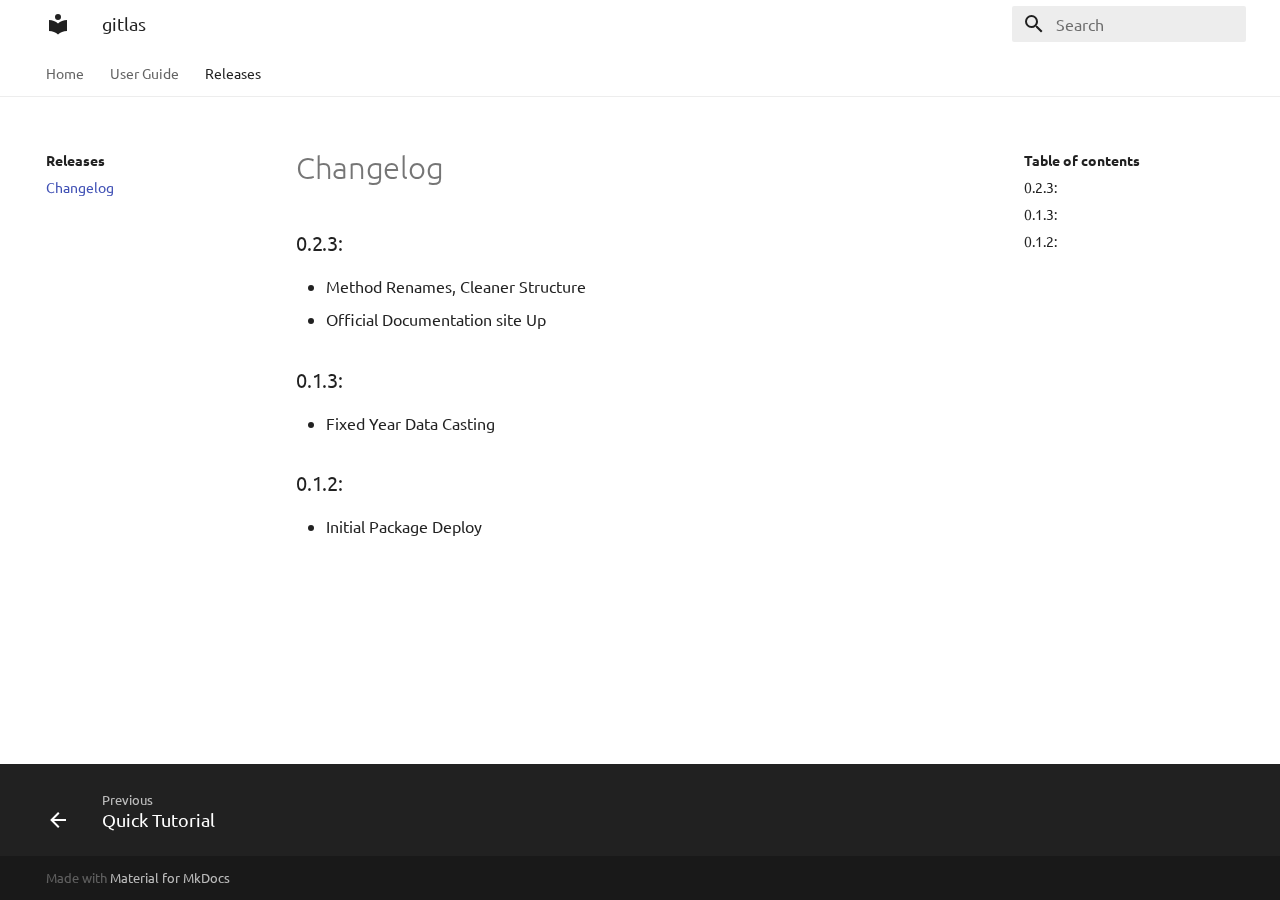
==== docs/Changelog/index.html @ bdba93b4 "Documentation site" ====
<!doctype html>
<html lang="en" class="no-js">
  <head>
    
      <meta charset="utf-8">
      <meta name="viewport" content="width=device-width,initial-scale=1">
      
      
      
      <link rel="shortcut icon" href="../assets/images/favicon.png">
      <meta name="generator" content="mkdocs-1.1, mkdocs-material-5.1.5">
    
    
      
        <title>Changelog - gitlas</title>
      
    
    
      <link rel="stylesheet" href="../assets/stylesheets/main.df84b5fe.min.css">
      
        <link rel="stylesheet" href="../assets/stylesheets/palette.8435c73a.min.css">
      
      
        
        
        <meta name="theme-color" content="">
      
    
    
    
      
        <link href="https://fonts.gstatic.com" rel="preconnect" crossorigin>
        <link rel="stylesheet" href="https://fonts.googleapis.com/css?family=Ubuntu:300,400,400i,700%7CUbuntu+Mono&display=fallback">
        <style>body,input{font-family:"Ubuntu",-apple-system,BlinkMacSystemFont,Helvetica,Arial,sans-serif}code,kbd,pre{font-family:"Ubuntu Mono",SFMono-Regular,Consolas,Menlo,monospace}</style>
      
    
    
    
    
      
    
    
  </head>
  
  
    
    
    <body dir="ltr" data-md-color-primary="white" data-md-color-accent="orange">
  
    <input class="md-toggle" data-md-toggle="drawer" type="checkbox" id="__drawer" autocomplete="off">
    <input class="md-toggle" data-md-toggle="search" type="checkbox" id="__search" autocomplete="off">
    <label class="md-overlay" for="__drawer"></label>
    <div data-md-component="skip">
      
        
        <a href="#changelog" class="md-skip">
          Skip to content
        </a>
      
    </div>
    <div data-md-component="announce">
      
    </div>
    
      <header class="md-header" data-md-component="header">
  <nav class="md-header-nav md-grid" aria-label="Header">
    <a href=".." title="gitlas" class="md-header-nav__button md-logo" aria-label="gitlas">
      
  
  <svg xmlns="http://www.w3.org/2000/svg" viewBox="0 0 24 24"><path d="M12 8a3 3 0 003-3 3 3 0 00-3-3 3 3 0 00-3 3 3 3 0 003 3m0 3.54C9.64 9.35 6.5 8 3 8v11c3.5 0 6.64 1.35 9 3.54 2.36-2.19 5.5-3.54 9-3.54V8c-3.5 0-6.64 1.35-9 3.54z"/></svg>

    </a>
    <label class="md-header-nav__button md-icon" for="__drawer">
      <svg xmlns="http://www.w3.org/2000/svg" viewBox="0 0 24 24"><path d="M3 6h18v2H3V6m0 5h18v2H3v-2m0 5h18v2H3v-2z"/></svg>
    </label>
    <div class="md-header-nav__title" data-md-component="header-title">
      
        <div class="md-header-nav__ellipsis">
          <span class="md-header-nav__topic md-ellipsis">
            gitlas
          </span>
          <span class="md-header-nav__topic md-ellipsis">
            
              Changelog
            
          </span>
        </div>
      
    </div>
    
      <label class="md-header-nav__button md-icon" for="__search">
        <svg xmlns="http://www.w3.org/2000/svg" viewBox="0 0 24 24"><path d="M9.5 3A6.5 6.5 0 0116 9.5c0 1.61-.59 3.09-1.56 4.23l.27.27h.79l5 5-1.5 1.5-5-5v-.79l-.27-.27A6.516 6.516 0 019.5 16 6.5 6.5 0 013 9.5 6.5 6.5 0 019.5 3m0 2C7 5 5 7 5 9.5S7 14 9.5 14 14 12 14 9.5 12 5 9.5 5z"/></svg>
      </label>
      
<div class="md-search" data-md-component="search" role="dialog">
  <label class="md-search__overlay" for="__search"></label>
  <div class="md-search__inner" role="search">
    <form class="md-search__form" name="search">
      <input type="text" class="md-search__input" name="query" aria-label="Search" placeholder="Search" autocapitalize="off" autocorrect="off" autocomplete="off" spellcheck="false" data-md-component="search-query" data-md-state="active">
      <label class="md-search__icon md-icon" for="__search">
        <svg xmlns="http://www.w3.org/2000/svg" viewBox="0 0 24 24"><path d="M9.5 3A6.5 6.5 0 0116 9.5c0 1.61-.59 3.09-1.56 4.23l.27.27h.79l5 5-1.5 1.5-5-5v-.79l-.27-.27A6.516 6.516 0 019.5 16 6.5 6.5 0 013 9.5 6.5 6.5 0 019.5 3m0 2C7 5 5 7 5 9.5S7 14 9.5 14 14 12 14 9.5 12 5 9.5 5z"/></svg>
        <svg xmlns="http://www.w3.org/2000/svg" viewBox="0 0 24 24"><path d="M20 11v2H8l5.5 5.5-1.42 1.42L4.16 12l7.92-7.92L13.5 5.5 8 11h12z"/></svg>
      </label>
      <button type="reset" class="md-search__icon md-icon" aria-label="Clear" data-md-component="search-reset" tabindex="-1">
        <svg xmlns="http://www.w3.org/2000/svg" viewBox="0 0 24 24"><path d="M19 6.41L17.59 5 12 10.59 6.41 5 5 6.41 10.59 12 5 17.59 6.41 19 12 13.41 17.59 19 19 17.59 13.41 12 19 6.41z"/></svg>
      </button>
    </form>
    <div class="md-search__output">
      <div class="md-search__scrollwrap" data-md-scrollfix>
        <div class="md-search-result" data-md-component="search-result">
          <div class="md-search-result__meta">
            Initializing search
          </div>
          <ol class="md-search-result__list"></ol>
        </div>
      </div>
    </div>
  </div>
</div>
    
    
  </nav>
</header>
    
    <div class="md-container" data-md-component="container">
      
        
      
      
        
          

  

<nav class="md-tabs md-tabs--active" aria-label="Tabs" data-md-component="tabs">
  <div class="md-tabs__inner md-grid">
    <ul class="md-tabs__list">
      
        
  <li class="md-tabs__item">
    
      <a href=".." class="md-tabs__link">
        Home
      </a>
    
  </li>

      
        
  
  
    <li class="md-tabs__item">
      
        <a href="../quicktutorial/" class="md-tabs__link">
          User Guide
        </a>
      
    </li>
  

      
        
  
  
    <li class="md-tabs__item">
      
        <a href="./" class="md-tabs__link md-tabs__link--active">
          Releases
        </a>
      
    </li>
  

      
    </ul>
  </div>
</nav>
        
      
      <main class="md-main" data-md-component="main">
        <div class="md-main__inner md-grid">
          
            
              <div class="md-sidebar md-sidebar--primary" data-md-component="navigation">
                <div class="md-sidebar__scrollwrap">
                  <div class="md-sidebar__inner">
                    <nav class="md-nav md-nav--primary" aria-label="Navigation" data-md-level="0">
  <label class="md-nav__title" for="__drawer">
    <a href=".." title="gitlas" class="md-nav__button md-logo" aria-label="gitlas">
      
  
  <svg xmlns="http://www.w3.org/2000/svg" viewBox="0 0 24 24"><path d="M12 8a3 3 0 003-3 3 3 0 00-3-3 3 3 0 00-3 3 3 3 0 003 3m0 3.54C9.64 9.35 6.5 8 3 8v11c3.5 0 6.64 1.35 9 3.54 2.36-2.19 5.5-3.54 9-3.54V8c-3.5 0-6.64 1.35-9 3.54z"/></svg>

    </a>
    gitlas
  </label>
  
  <ul class="md-nav__list" data-md-scrollfix>
    
      
      
      


  <li class="md-nav__item">
    <a href=".." title="Home" class="md-nav__link">
      Home
    </a>
  </li>

    
      
      
      


  <li class="md-nav__item md-nav__item--nested">
    
      <input class="md-nav__toggle md-toggle" data-md-toggle="nav-2" type="checkbox" id="nav-2">
    
    <label class="md-nav__link" for="nav-2">
      User Guide
      <span class="md-nav__icon md-icon">
        <svg xmlns="http://www.w3.org/2000/svg" viewBox="0 0 24 24"><path d="M8.59 16.58L13.17 12 8.59 7.41 10 6l6 6-6 6-1.41-1.42z"/></svg>
      </span>
    </label>
    <nav class="md-nav" aria-label="User Guide" data-md-level="1">
      <label class="md-nav__title" for="nav-2">
        <span class="md-nav__icon md-icon">
          <svg xmlns="http://www.w3.org/2000/svg" viewBox="0 0 24 24"><path d="M20 11v2H8l5.5 5.5-1.42 1.42L4.16 12l7.92-7.92L13.5 5.5 8 11h12z"/></svg>
        </span>
        User Guide
      </label>
      <ul class="md-nav__list" data-md-scrollfix>
        
        
          
          
          


  <li class="md-nav__item">
    <a href="../quicktutorial/" title="Quick Tutorial" class="md-nav__link">
      Quick Tutorial
    </a>
  </li>

        
      </ul>
    </nav>
  </li>

    
      
      
      

  


  <li class="md-nav__item md-nav__item--active md-nav__item--nested">
    
      <input class="md-nav__toggle md-toggle" data-md-toggle="nav-3" type="checkbox" id="nav-3" checked>
    
    <label class="md-nav__link" for="nav-3">
      Releases
      <span class="md-nav__icon md-icon">
        <svg xmlns="http://www.w3.org/2000/svg" viewBox="0 0 24 24"><path d="M8.59 16.58L13.17 12 8.59 7.41 10 6l6 6-6 6-1.41-1.42z"/></svg>
      </span>
    </label>
    <nav class="md-nav" aria-label="Releases" data-md-level="1">
      <label class="md-nav__title" for="nav-3">
        <span class="md-nav__icon md-icon">
          <svg xmlns="http://www.w3.org/2000/svg" viewBox="0 0 24 24"><path d="M20 11v2H8l5.5 5.5-1.42 1.42L4.16 12l7.92-7.92L13.5 5.5 8 11h12z"/></svg>
        </span>
        Releases
      </label>
      <ul class="md-nav__list" data-md-scrollfix>
        
        
          
          
          

  


  <li class="md-nav__item md-nav__item--active">
    
    <input class="md-nav__toggle md-toggle" data-md-toggle="toc" type="checkbox" id="__toc">
    
      
    
    
      <label class="md-nav__link md-nav__link--active" for="__toc">
        Changelog
        <span class="md-nav__icon md-icon">
          <svg xmlns="http://www.w3.org/2000/svg" viewBox="0 0 24 24"><path d="M3 9h14V7H3v2m0 4h14v-2H3v2m0 4h14v-2H3v2m16 0h2v-2h-2v2m0-10v2h2V7h-2m0 6h2v-2h-2v2z"/></svg>
        </span>
      </label>
    
    <a href="./" title="Changelog" class="md-nav__link md-nav__link--active">
      Changelog
    </a>
    
      
<nav class="md-nav md-nav--secondary" aria-label="Table of contents">
  
  
    
  
  
    <label class="md-nav__title" for="__toc">
      <span class="md-nav__icon md-icon">
        <svg xmlns="http://www.w3.org/2000/svg" viewBox="0 0 24 24"><path d="M20 11v2H8l5.5 5.5-1.42 1.42L4.16 12l7.92-7.92L13.5 5.5 8 11h12z"/></svg>
      </span>
      Table of contents
    </label>
    <ul class="md-nav__list" data-md-scrollfix>
      
        <li class="md-nav__item">
  <a href="#023" class="md-nav__link">
    0.2.3:
  </a>
  
</li>
      
        <li class="md-nav__item">
  <a href="#013" class="md-nav__link">
    0.1.3:
  </a>
  
</li>
      
        <li class="md-nav__item">
  <a href="#012" class="md-nav__link">
    0.1.2:
  </a>
  
</li>
      
    </ul>
  
</nav>
    
  </li>

        
      </ul>
    </nav>
  </li>

    
  </ul>
</nav>
                  </div>
                </div>
              </div>
            
            
              <div class="md-sidebar md-sidebar--secondary" data-md-component="toc">
                <div class="md-sidebar__scrollwrap">
                  <div class="md-sidebar__inner">
                    
<nav class="md-nav md-nav--secondary" aria-label="Table of contents">
  
  
    
  
  
    <label class="md-nav__title" for="__toc">
      <span class="md-nav__icon md-icon">
        <svg xmlns="http://www.w3.org/2000/svg" viewBox="0 0 24 24"><path d="M20 11v2H8l5.5 5.5-1.42 1.42L4.16 12l7.92-7.92L13.5 5.5 8 11h12z"/></svg>
      </span>
      Table of contents
    </label>
    <ul class="md-nav__list" data-md-scrollfix>
      
        <li class="md-nav__item">
  <a href="#023" class="md-nav__link">
    0.2.3:
  </a>
  
</li>
      
        <li class="md-nav__item">
  <a href="#013" class="md-nav__link">
    0.1.3:
  </a>
  
</li>
      
        <li class="md-nav__item">
  <a href="#012" class="md-nav__link">
    0.1.2:
  </a>
  
</li>
      
    </ul>
  
</nav>
                  </div>
                </div>
              </div>
            
          
          <div class="md-content">
            <article class="md-content__inner md-typeset">
              
                
                
                  
                
                
                <h1 id="changelog">Changelog</h1>
<h3 id="023">0.2.3:</h3>
<ul>
<li>Method Renames, Cleaner Structure</li>
<li>Official Documentation site Up </li>
</ul>
<h3 id="013">0.1.3:</h3>
<ul>
<li>Fixed Year Data Casting</li>
</ul>
<h3 id="012">0.1.2:</h3>
<ul>
<li>Initial Package Deploy</li>
</ul>
                
              
              
                


              
            </article>
          </div>
        </div>
      </main>
      
        
<footer class="md-footer">
  
    <div class="md-footer-nav">
      <nav class="md-footer-nav__inner md-grid" aria-label="Footer">
        
          <a href="../quicktutorial/" title="Quick Tutorial" class="md-footer-nav__link md-footer-nav__link--prev" rel="prev">
            <div class="md-footer-nav__button md-icon">
              <svg xmlns="http://www.w3.org/2000/svg" viewBox="0 0 24 24"><path d="M20 11v2H8l5.5 5.5-1.42 1.42L4.16 12l7.92-7.92L13.5 5.5 8 11h12z"/></svg>
            </div>
            <div class="md-footer-nav__title">
              <div class="md-ellipsis">
                <span class="md-footer-nav__direction">
                  Previous
                </span>
                Quick Tutorial
              </div>
            </div>
          </a>
        
        
      </nav>
    </div>
  
  <div class="md-footer-meta md-typeset">
    <div class="md-footer-meta__inner md-grid">
      <div class="md-footer-copyright">
        
        Made with
        <a href="https://squidfunk.github.io/mkdocs-material/" target="_blank" rel="noopener">
          Material for MkDocs
        </a>
      </div>
      
    </div>
  </div>
</footer>
      
    </div>
    
      <script src="../assets/javascripts/vendor.83fe6e3c.min.js"></script>
      <script src="../assets/javascripts/bundle.7e1cb91c.min.js"></script><script id="__lang" type="application/json">{"clipboard.copy": "Copy to clipboard", "clipboard.copied": "Copied to clipboard", "search.config.lang": "en", "search.config.pipeline": "trimmer, stopWordFilter", "search.config.separator": "[\\s\\-]+", "search.result.placeholder": "Type to start searching", "search.result.none": "No matching documents", "search.result.one": "1 matching document", "search.result.other": "# matching documents"}</script>
      
      <script>
        app = initialize({
          base: "..",
          features: ["instant", "tabs"],
          search: Object.assign({
            worker: "../assets/javascripts/worker/search.37585f48.min.js"
          }, typeof search !== "undefined" && search)
        })
      </script>
      
    
  </body>
</html>
---- docs/assets/stylesheets/main.df84b5fe.min.css ----
html{box-sizing:border-box}*,*::before,*::after{box-sizing:inherit}html{-webkit-text-size-adjust:none;-moz-text-size-adjust:none;-ms-text-size-adjust:none;text-size-adjust:none}body{margin:0}hr{box-sizing:content-box;overflow:visible}a,button,label,input{-webkit-tap-highlight-color:transparent}a{color:inherit;text-decoration:none}small{font-size:80%}sub,sup{position:relative;font-size:80%;line-height:0;vertical-align:baseline}sub{bottom:-0.25em}sup{top:-0.5em}img{border-style:none}table{border-collapse:separate;border-spacing:0}td,th{font-weight:normal;vertical-align:top}button{margin:0;padding:0;font-size:inherit;background:transparent;border:0}input{border:0;outline:0}:root{--md-default-fg-color: hsla(0, 0%, 0%, 0.87);--md-default-fg-color--light: hsla(0, 0%, 0%, 0.54);--md-default-fg-color--lighter: hsla(0, 0%, 0%, 0.26);--md-default-fg-color--lightest: hsla(0, 0%, 0%, 0.07);--md-default-bg-color: hsla(0, 0%, 100%, 1);--md-default-bg-color--light: hsla(0, 0%, 100%, 0.7);--md-default-bg-color--lighter: hsla(0, 0%, 100%, 0.3);--md-default-bg-color--lightest: hsla(0, 0%, 100%, 0.12);--md-primary-fg-color: hsla(231deg, 48%, 48%, 1);--md-primary-fg-color--light: hsla(230deg, 44%, 64%, 1);--md-primary-fg-color--dark: hsla(232deg, 54%, 41%, 1);--md-primary-bg-color: var(--md-default-bg-color);--md-primary-bg-color--light: var(--md-default-bg-color--light);--md-accent-fg-color: hsla(231deg, 99%, 66%, 1);--md-accent-fg-color--transparent: hsla(231deg, 99%, 66%, 0.1);--md-accent-bg-color: var(--md-default-bg-color);--md-accent-bg-color--light: var(--md-default-bg-color--light);--md-code-bg-color: hsla(0, 0%, 96%, 1);--md-code-fg-color: hsla(200, 18%, 26%, 1)}.md-icon svg{display:block;width:1.2rem;height:1.2rem;margin:0 auto;fill:currentColor}body{-webkit-font-smoothing:antialiased;-moz-osx-font-smoothing:grayscale}body,input{color:var(--md-default-fg-color);font-feature-settings:"kern","liga";font-family:-apple-system,BlinkMacSystemFont,Helvetica,Arial,sans-serif}code,pre,kbd{color:var(--md-default-fg-color);font-feature-settings:"kern";font-family:SFMono-Regular,Consolas,Menlo,monospace}.md-typeset{font-size:.8rem;line-height:1.6;-webkit-print-color-adjust:exact;color-adjust:exact}.md-typeset p,.md-typeset ul,.md-typeset ol,.md-typeset blockquote{margin:1em 0}.md-typeset h1{margin:0 0 2rem;color:var(--md-default-fg-color--light);font-weight:300;font-size:1.5625rem;line-height:1.3;letter-spacing:-0.01em}.md-typeset h2{margin:2rem 0 .8rem;font-weight:300;font-size:1.25rem;line-height:1.4;letter-spacing:-0.01em}.md-typeset h3{margin:1.6rem 0 .8rem;font-weight:400;font-size:1rem;line-height:1.5;letter-spacing:-0.01em}.md-typeset h2+h3{margin-top:.8rem}.md-typeset h4{margin:.8rem 0;font-weight:700;font-size:.8rem;letter-spacing:-0.01em}.md-typeset h5,.md-typeset h6{margin:.8rem 0;color:var(--md-default-fg-color--light);font-weight:700;font-size:.64rem;letter-spacing:-0.01em}.md-typeset h5{text-transform:uppercase}.md-typeset hr{margin:1.5em 0;border-bottom:.05rem dotted var(--md-default-fg-color--lighter)}.md-typeset a{color:var(--md-primary-fg-color);word-break:break-word}.md-typeset a,.md-typeset a::before{transition:color 125ms}.md-typeset a:focus,.md-typeset a:hover{color:var(--md-accent-fg-color)}.md-typeset code,.md-typeset pre,.md-typeset kbd{color:var(--md-code-fg-color);direction:ltr}@media print{.md-typeset code,.md-typeset pre,.md-typeset kbd{white-space:pre-wrap}}.md-typeset code{padding:0 .2941176471em;font-size:.85em;word-break:break-word;background-color:var(--md-code-bg-color);border-radius:.1rem;-webkit-box-decoration-break:clone;box-decoration-break:clone}.md-typeset h1 code,.md-typeset h2 code,.md-typeset h3 code,.md-typeset h4 code,.md-typeset h5 code,.md-typeset h6 code{margin:initial;padding:initial;background-color:transparent;box-shadow:none}.md-typeset a>code{color:currentColor}.md-typeset pre{position:relative;margin:1em 0;line-height:1.4}.md-typeset pre>code{display:block;margin:0;padding:.525rem 1.1764705882em;overflow:auto;word-break:normal;box-shadow:none;-webkit-box-decoration-break:slice;box-decoration-break:slice;touch-action:auto}.md-typeset pre>code::-webkit-scrollbar{width:.2rem;height:.2rem}.md-typeset pre>code::-webkit-scrollbar-thumb{background-color:var(--md-default-fg-color--lighter)}.md-typeset pre>code::-webkit-scrollbar-thumb:hover{background-color:var(--md-accent-fg-color)}@media screen and (max-width: 44.9375em){.md-typeset>pre{margin:1em -0.8rem}.md-typeset>pre code{border-radius:0}}.md-typeset kbd{display:inline-block;padding:0 .6666666667em;font-size:.75em;line-height:1.5;vertical-align:text-top;word-break:break-word;border-radius:.1rem;box-shadow:0 .1rem 0 .05rem var(--md-default-fg-color--lighter),0 .1rem 0 var(--md-default-fg-color--lighter),inset 0 -0.1rem .2rem var(--md-default-bg-color)}.md-typeset mark{padding:0 .25em;word-break:break-word;background-color:rgba(255,235,59,.5);border-radius:.1rem;-webkit-box-decoration-break:clone;box-decoration-break:clone}.md-typeset abbr{text-decoration:none;border-bottom:.05rem dotted var(--md-default-fg-color--light);cursor:help}.md-typeset small{opacity:.75}.md-typeset sup,.md-typeset sub{margin-left:.078125em}[dir=rtl] .md-typeset sup,[dir=rtl] .md-typeset sub{margin-right:.078125em;margin-left:initial}.md-typeset blockquote{padding-left:.6rem;color:var(--md-default-fg-color--light);border-left:.2rem solid var(--md-default-fg-color--lighter)}[dir=rtl] .md-typeset blockquote{padding-right:.6rem;padding-left:initial;border-right:.2rem solid var(--md-default-fg-color--lighter);border-left:initial}.md-typeset ul{list-style-type:disc}.md-typeset ul,.md-typeset ol{margin-left:.625em;padding:0}[dir=rtl] .md-typeset ul,[dir=rtl] .md-typeset ol{margin-right:.625em;margin-left:initial}.md-typeset ul ol,.md-typeset ol ol{list-style-type:lower-alpha}.md-typeset ul ol ol,.md-typeset ol ol ol{list-style-type:lower-roman}.md-typeset ul li,.md-typeset ol li{margin-bottom:.5em;margin-left:1.25em}[dir=rtl] .md-typeset ul li,[dir=rtl] .md-typeset ol li{margin-right:1.25em;margin-left:initial}.md-typeset ul li p,.md-typeset ul li blockquote,.md-typeset ol li p,.md-typeset ol li blockquote{margin:.5em 0}.md-typeset ul li:last-child,.md-typeset ol li:last-child{margin-bottom:0}.md-typeset ul li ul,.md-typeset ul li ol,.md-typeset ol li ul,.md-typeset ol li ol{margin:.5em 0 .5em .625em}[dir=rtl] .md-typeset ul li ul,[dir=rtl] .md-typeset ul li ol,[dir=rtl] .md-typeset ol li ul,[dir=rtl] .md-typeset ol li ol{margin-right:.625em;margin-left:initial}.md-typeset dd{margin:1em 0 1em 1.875em}[dir=rtl] .md-typeset dd{margin-right:1.875em;margin-left:initial}.md-typeset img,.md-typeset svg{max-width:100%;height:auto}.md-typeset iframe{max-width:100%}.md-typeset table:not([class]){display:inline-block;max-width:100%;overflow:auto;font-size:.64rem;background:var(--md-default-bg-color);border-radius:.1rem;box-shadow:0 .2rem .5rem rgba(0,0,0,.05),0 0 .05rem rgba(0,0,0,.1);touch-action:auto}.md-typeset table:not([class])+*{margin-top:1.5em}.md-typeset table:not([class]) th:not([align]),.md-typeset table:not([class]) td:not([align]){text-align:left}[dir=rtl] .md-typeset table:not([class]) th:not([align]),[dir=rtl] .md-typeset table:not([class]) td:not([align]){text-align:right}.md-typeset table:not([class]) th{min-width:5rem;padding:.6rem .8rem;color:var(--md-default-bg-color);vertical-align:top;background-color:var(--md-default-fg-color--light)}.md-typeset table:not([class]) td{padding:.6rem .8rem;vertical-align:top;border-top:.05rem solid var(--md-default-fg-color--lightest)}.md-typeset table:not([class]) tr{transition:background-color 125ms}.md-typeset table:not([class]) tr:hover{background-color:rgba(0,0,0,.035);box-shadow:0 .05rem 0 var(--md-default-bg-color) inset}.md-typeset table:not([class]) tr:first-child td{border-top:0}.md-typeset table:not([class]) a{word-break:normal}.md-typeset__scrollwrap{margin:1em -0.8rem;overflow-x:auto;touch-action:auto}.md-typeset__table{display:inline-block;margin-bottom:.5em;padding:0 .8rem}.md-typeset__table table{display:table;width:100%;margin:0;overflow:hidden}html{height:100%;overflow-x:hidden;font-size:125%;background-color:var(--md-default-bg-color)}@media screen and (min-width: 100em){html{font-size:137.5%}}@media screen and (min-width: 125em){html{font-size:150%}}body{position:relative;display:flex;flex-direction:column;width:100%;min-height:100%;font-size:.5rem}@media screen and (max-width: 59.9375em){body[data-md-state=lock]{position:fixed}}@media print{body{display:block}}hr{display:block;height:.05rem;padding:0;border:0}.md-grid{max-width:61rem;margin-right:auto;margin-left:auto}.md-container{display:flex;flex-direction:column;flex-grow:1}@media print{.md-container{display:block}}.md-main{flex-grow:1}.md-main__inner{display:flex;height:100%;margin-top:1.5rem}.md-ellipsis{display:block;overflow:hidden;white-space:nowrap;text-overflow:ellipsis}.md-toggle{display:none}.md-overlay{position:fixed;top:0;z-index:3;width:0;height:0;background-color:var(--md-default-fg-color--light);opacity:0;transition:width 0ms 250ms,height 0ms 250ms,opacity 250ms}@media screen and (max-width: 76.1875em){[data-md-toggle=drawer]:checked~.md-overlay{width:100%;height:100%;opacity:1;transition:width 0ms,height 0ms,opacity 250ms}}.md-skip{position:fixed;z-index:-1;margin:.5rem;padding:.3rem .5rem;color:var(--md-default-bg-color);font-size:.64rem;background-color:var(--md-default-fg-color);border-radius:.1rem;transform:translateY(0.4rem);opacity:0}.md-skip:focus{z-index:10;transform:translateY(0);opacity:1;transition:transform 250ms cubic-bezier(0.4, 0, 0.2, 1),opacity 175ms 75ms}@page{margin:25mm}.md-announce{overflow:auto;background-color:var(--md-default-fg-color)}.md-announce__inner{margin:.6rem auto;padding:0 .8rem;color:var(--md-default-bg-color);font-size:.7rem}@media print{.md-announce{display:none}}.md-typeset .md-button{display:inline-block;padding:.625em 2em;color:var(--md-primary-fg-color);font-weight:700;border:.1rem solid currentColor;border-radius:.1rem;transition:color 125ms,background-color 125ms,border-color 125ms}.md-typeset .md-button--primary{color:var(--md-primary-bg-color);background-color:var(--md-primary-fg-color);border-color:var(--md-primary-fg-color)}.md-typeset .md-button:focus,.md-typeset .md-button:hover{color:var(--md-accent-bg-color);background-color:var(--md-accent-fg-color);border-color:var(--md-accent-fg-color)}.md-clipboard{position:absolute;top:.4rem;right:.5em;z-index:1;width:1.5em;height:1.5em;color:var(--md-default-fg-color--lightest);border-radius:.1rem;cursor:pointer;transition:color 125ms}@media print{.md-clipboard{display:none}}.md-clipboard svg{width:1.125em;height:1.125em}pre:hover .md-clipboard{color:var(--md-default-fg-color--light)}pre .md-clipboard:focus,pre .md-clipboard:hover{color:var(--md-accent-fg-color)}.md-content{flex:1;max-width:100%}@media screen and (min-width: 60em)and (max-width: 76.1875em){.md-content{max-width:calc(100% - 12.1rem)}}@media screen and (min-width: 76.25em){.md-content{max-width:calc(100% - 12.1rem * 2)}}.md-content__inner{margin:0 .8rem 1.2rem;padding-top:.6rem}@media screen and (min-width: 76.25em){.md-content__inner{margin-right:1.2rem;margin-left:1.2rem}}.md-content__inner::before{display:block;height:.4rem;content:""}.md-content__inner>:last-child{margin-bottom:0}.md-content__button{float:right;margin:.4rem 0;margin-left:.4rem;padding:0}[dir=rtl] .md-content__button{float:left;margin-right:.4rem;margin-left:initial}[dir=rtl] .md-content__button svg{transform:scaleX(-1)}.md-typeset .md-content__button{color:var(--md-default-fg-color--lighter)}.md-content__button svg{display:inline;vertical-align:top}@media print{.md-content__button{display:none}}.md-dialog{box-shadow:0 2px 2px 0 rgba(0,0,0,.14),0 1px 5px 0 rgba(0,0,0,.12),0 3px 1px -2px rgba(0,0,0,.2);position:fixed;right:.8rem;bottom:.8rem;left:initial;z-index:2;display:block;min-width:11.1rem;padding:.4rem .6rem;color:var(--md-default-bg-color);font-size:.7rem;background:var(--md-default-fg-color);border:none;border-radius:.1rem;transform:translateY(100%);opacity:0;transition:transform 0ms 400ms,opacity 400ms}[dir=rtl] .md-dialog{right:initial;left:.8rem}.md-dialog[data-md-state=open]{transform:translateY(0);opacity:1;transition:transform 400ms cubic-bezier(0.075, 0.85, 0.175, 1),opacity 400ms}@media print{.md-dialog{display:none}}.md-header{position:-webkit-sticky;position:sticky;top:0;right:0;left:0;z-index:2;height:2.4rem;color:var(--md-primary-bg-color);background-color:var(--md-primary-fg-color);box-shadow:0 0 .2rem rgba(0,0,0,0),0 .2rem .4rem rgba(0,0,0,0);transition:color 250ms,background-color 250ms}.no-js .md-header{box-shadow:none;transition:none}.md-header[data-md-state=shadow]{box-shadow:0 0 .2rem rgba(0,0,0,.1),0 .2rem .4rem rgba(0,0,0,.2);transition:color 250ms,background-color 250ms,box-shadow 250ms}@media print{.md-header{display:none}}.md-header-nav{display:flex;padding:0 .2rem}.md-header-nav__button{position:relative;z-index:1;margin:.2rem;padding:.4rem;cursor:pointer;transition:opacity 250ms}[dir=rtl] .md-header-nav__button svg{transform:scaleX(-1)}.md-header-nav__button:focus,.md-header-nav__button:hover{opacity:.7}.md-header-nav__button.md-logo{margin:.2rem;padding:.4rem}.md-header-nav__button.md-logo img,.md-header-nav__button.md-logo svg{display:block;width:1.2rem;height:1.2rem;fill:currentColor}.no-js .md-header-nav__button[for=__search]{display:none}@media screen and (min-width: 60em){.md-header-nav__button[for=__search]{display:none}}@media screen and (max-width: 76.1875em){.md-header-nav__button.md-logo{display:none}}@media screen and (min-width: 76.25em){.md-header-nav__button[for=__drawer]{display:none}}.md-header-nav__topic{position:absolute;width:100%;transition:transform 400ms cubic-bezier(0.1, 0.7, 0.1, 1),opacity 150ms}.md-header-nav__topic+.md-header-nav__topic{z-index:-1;transform:translateX(1.25rem);opacity:0;transition:transform 400ms cubic-bezier(1, 0.7, 0.1, 0.1),opacity 150ms;pointer-events:none}[dir=rtl] .md-header-nav__topic+.md-header-nav__topic{transform:translateX(-1.25rem)}.no-js .md-header-nav__topic{position:initial}.no-js .md-header-nav__topic+.md-header-nav__topic{display:none}.md-header-nav__title{flex-grow:1;padding:0 1rem;font-size:.9rem;line-height:2.4rem}.md-header-nav__title[data-md-state=active] .md-header-nav__topic{z-index:-1;transform:translateX(-1.25rem);opacity:0;transition:transform 400ms cubic-bezier(1, 0.7, 0.1, 0.1),opacity 150ms;pointer-events:none}[dir=rtl] .md-header-nav__title[data-md-state=active] .md-header-nav__topic{transform:translateX(1.25rem)}.md-header-nav__title[data-md-state=active] .md-header-nav__topic+.md-header-nav__topic{z-index:0;transform:translateX(0);opacity:1;transition:transform 400ms cubic-bezier(0.1, 0.7, 0.1, 1),opacity 150ms;pointer-events:initial}.md-header-nav__title>.md-header-nav__ellipsis{position:relative;width:100%;height:100%}.md-header-nav__source{display:none}@media screen and (min-width: 60em){.md-header-nav__source{display:block;width:11.7rem;max-width:11.7rem;margin-left:1rem}[dir=rtl] .md-header-nav__source{margin-right:1rem;margin-left:initial}}@media screen and (min-width: 76.25em){.md-header-nav__source{margin-left:1.4rem}[dir=rtl] .md-header-nav__source{margin-right:1.4rem}}.md-hero{overflow:hidden;color:var(--md-primary-bg-color);font-size:1rem;background-color:var(--md-primary-fg-color);transition:background 250ms}.md-hero__inner{margin-top:1rem;padding:.8rem .8rem .4rem;transition:transform 400ms cubic-bezier(0.1, 0.7, 0.1, 1),opacity 250ms;transition-delay:100ms}@media screen and (max-width: 76.1875em){.md-hero__inner{margin-top:2.4rem;margin-bottom:1.2rem}}[data-md-state=hidden] .md-hero__inner{transform:translateY(0.625rem);opacity:0;transition:transform 0ms 400ms,opacity 100ms 0ms;pointer-events:none}.md-hero--expand .md-hero__inner{margin-bottom:1.2rem}.md-footer{color:var(--md-default-bg-color);background-color:var(--md-default-fg-color)}@media print{.md-footer{display:none}}.md-footer-nav__inner{padding:.2rem;overflow:auto}.md-footer-nav__link{display:flex;padding-top:1.4rem;padding-bottom:.4rem;transition:opacity 250ms}@media screen and (min-width: 45em){.md-footer-nav__link{width:50%}}.md-footer-nav__link:focus,.md-footer-nav__link:hover{opacity:.7}.md-footer-nav__link--prev{float:left;width:25%}[dir=rtl] .md-footer-nav__link--prev{float:right}[dir=rtl] .md-footer-nav__link--prev svg{transform:scaleX(-1)}@media screen and (max-width: 44.9375em){.md-footer-nav__link--prev .md-footer-nav__title{display:none}}.md-footer-nav__link--next{float:right;width:75%;text-align:right}[dir=rtl] .md-footer-nav__link--next{float:left;text-align:left}[dir=rtl] .md-footer-nav__link--next svg{transform:scaleX(-1)}.md-footer-nav__title{position:relative;flex-grow:1;max-width:calc(100% - 2.4rem);padding:0 1rem;font-size:.9rem;line-height:2.4rem}.md-footer-nav__button{margin:.2rem;padding:.4rem}.md-footer-nav__direction{position:absolute;right:0;left:0;margin-top:-1rem;padding:0 1rem;color:var(--md-default-bg-color--light);font-size:.64rem}.md-footer-meta{background-color:var(--md-default-fg-color--lighter)}.md-footer-meta__inner{display:flex;flex-wrap:wrap;justify-content:space-between;padding:.2rem}html .md-footer-meta.md-typeset a{color:var(--md-default-bg-color--light)}html .md-footer-meta.md-typeset a:focus,html .md-footer-meta.md-typeset a:hover{color:var(--md-default-bg-color)}.md-footer-copyright{width:100%;margin:auto .6rem;padding:.4rem 0;color:var(--md-default-bg-color--lighter);font-size:.64rem}@media screen and (min-width: 45em){.md-footer-copyright{width:auto}}.md-footer-copyright__highlight{color:var(--md-default-bg-color--light)}.md-footer-social{margin:0 .4rem;padding:.2rem 0 .6rem}@media screen and (min-width: 45em){.md-footer-social{padding:.6rem 0}}.md-footer-social__link{display:inline-block;width:1.6rem;height:1.6rem;text-align:center}.md-footer-social__link::before{line-height:1.9}.md-footer-social__link svg{max-height:.8rem;vertical-align:-25%;fill:currentColor}.md-nav{font-size:.7rem;line-height:1.3}.md-nav__title{display:block;padding:0 .6rem;overflow:hidden;font-weight:700;text-overflow:ellipsis}.md-nav__title .md-nav__button{display:none}.md-nav__title .md-nav__button img{width:100%;height:auto}.md-nav__title .md-nav__button.md-logo img,.md-nav__title .md-nav__button.md-logo svg{display:block;width:2.4rem;height:2.4rem}.md-nav__title .md-nav__button.md-logo svg{fill:currentColor}.md-nav__list{margin:0;padding:0;list-style:none}.md-nav__item{padding:0 .6rem}.md-nav__item:last-child{padding-bottom:.6rem}.md-nav__item .md-nav__item{padding-right:0}[dir=rtl] .md-nav__item .md-nav__item{padding-right:.6rem;padding-left:0}.md-nav__item .md-nav__item:last-child{padding-bottom:0}.md-nav__link{display:block;margin-top:.625em;overflow:hidden;text-overflow:ellipsis;cursor:pointer;transition:color 125ms;scroll-snap-align:start}html .md-nav__link[for=__toc]{display:none}html .md-nav__link[for=__toc]~.md-nav{display:none}.md-nav__link[data-md-state=blur]{color:var(--md-default-fg-color--light)}.md-nav__item .md-nav__link--active{color:var(--md-primary-fg-color)}.md-nav__item--nested>.md-nav__link{color:inherit}.md-nav__link:focus,.md-nav__link:hover{color:var(--md-accent-fg-color)}.md-nav__source{display:none}@media screen and (max-width: 76.1875em){.md-nav{background-color:var(--md-default-bg-color)}.md-nav--primary,.md-nav--primary .md-nav{position:absolute;top:0;right:0;left:0;z-index:1;display:flex;flex-direction:column;height:100%}.md-nav--primary .md-nav__title,.md-nav--primary .md-nav__item{font-size:.8rem;line-height:1.5}.md-nav--primary .md-nav__title{position:relative;height:5.6rem;padding:3rem .8rem .2rem;color:var(--md-default-fg-color--light);font-weight:400;line-height:2.4rem;white-space:nowrap;background-color:var(--md-default-fg-color--lightest);cursor:pointer}.md-nav--primary .md-nav__title .md-nav__icon{position:absolute;top:.4rem;left:.4rem;display:block;width:1.2rem;height:1.2rem;margin:.2rem}[dir=rtl] .md-nav--primary .md-nav__title .md-nav__icon{right:.4rem;left:initial}.md-nav--primary .md-nav__title~.md-nav__list{overflow-y:auto;background-color:var(--md-default-bg-color);box-shadow:inset 0 .05rem 0 var(--md-default-fg-color--lightest);-webkit-scroll-snap-type:y mandatory;-ms-scroll-snap-type:y mandatory;scroll-snap-type:y mandatory;touch-action:pan-y}.md-nav--primary .md-nav__title~.md-nav__list>.md-nav__item:first-child{border-top:0}.md-nav--primary .md-nav__title[for=__drawer]{position:relative;color:var(--md-primary-bg-color);background-color:var(--md-primary-fg-color)}.md-nav--primary .md-nav__title[for=__drawer] .md-nav__button{position:absolute;top:.2rem;left:.2rem;display:block;margin:.2rem;padding:.4rem;font-size:2.4rem}html [dir=rtl] .md-nav--primary .md-nav__title[for=__drawer] .md-nav__button{right:.2rem;left:initial}.md-nav--primary .md-nav__list{flex:1}.md-nav--primary .md-nav__item{padding:0;border-top:.05rem solid var(--md-default-fg-color--lightest)}[dir=rtl] .md-nav--primary .md-nav__item{padding:0}.md-nav--primary .md-nav__item--nested>.md-nav__link{padding-right:2.4rem}[dir=rtl] .md-nav--primary .md-nav__item--nested>.md-nav__link{padding-right:.8rem;padding-left:2.4rem}.md-nav--primary .md-nav__item--active>.md-nav__link{color:var(--md-primary-fg-color)}.md-nav--primary .md-nav__item--active>.md-nav__link:focus,.md-nav--primary .md-nav__item--active>.md-nav__link:hover{color:var(--md-accent-fg-color)}.md-nav--primary .md-nav__link{position:relative;margin-top:0;padding:.6rem .8rem}.md-nav--primary .md-nav__link .md-nav__icon{position:absolute;top:50%;right:.6rem;margin-top:-0.6rem;color:inherit;font-size:1.2rem}[dir=rtl] .md-nav--primary .md-nav__link .md-nav__icon{right:initial;left:.6rem}[dir=rtl] .md-nav--primary .md-nav__icon svg{transform:scale(-1)}.md-nav--primary .md-nav--secondary .md-nav__link{position:static}.md-nav--primary .md-nav--secondary .md-nav{position:static;background-color:transparent}.md-nav--primary .md-nav--secondary .md-nav .md-nav__link{padding-left:1.4rem}[dir=rtl] .md-nav--primary .md-nav--secondary .md-nav .md-nav__link{padding-right:1.4rem;padding-left:initial}.md-nav--primary .md-nav--secondary .md-nav .md-nav .md-nav__link{padding-left:2rem}[dir=rtl] .md-nav--primary .md-nav--secondary .md-nav .md-nav .md-nav__link{padding-right:2rem;padding-left:initial}.md-nav--primary .md-nav--secondary .md-nav .md-nav .md-nav .md-nav__link{padding-left:2.6rem}[dir=rtl] .md-nav--primary .md-nav--secondary .md-nav .md-nav .md-nav .md-nav__link{padding-right:2.6rem;padding-left:initial}.md-nav--primary .md-nav--secondary .md-nav .md-nav .md-nav .md-nav .md-nav__link{padding-left:3.2rem}[dir=rtl] .md-nav--primary .md-nav--secondary .md-nav .md-nav .md-nav .md-nav .md-nav__link{padding-right:3.2rem;padding-left:initial}.md-nav__toggle~.md-nav{display:flex;transform:translateX(100%);opacity:0;transition:transform 250ms cubic-bezier(0.8, 0, 0.6, 1),opacity 125ms 50ms}[dir=rtl] .md-nav__toggle~.md-nav{transform:translateX(-100%)}.md-nav__toggle:checked~.md-nav{transform:translateX(0);opacity:1;transition:transform 250ms cubic-bezier(0.4, 0, 0.2, 1),opacity 125ms 125ms}.md-nav__toggle:checked~.md-nav>.md-nav__list{-webkit-backface-visibility:hidden;backface-visibility:hidden}}@media screen and (max-width: 59.9375em){html .md-nav__link[for=__toc]{display:block;padding-right:2.4rem}html .md-nav__link[for=__toc]+.md-nav__link{display:none}html .md-nav__link[for=__toc]~.md-nav{display:flex}html [dir=rtl] .md-nav__link{padding-right:.8rem;padding-left:2.4rem}.md-nav__source{display:block;padding:0 .2rem;color:var(--md-primary-bg-color);background-color:var(--md-primary-fg-color--dark)}}@media screen and (min-width: 60em){.md-nav--secondary .md-nav__title[for=__toc]{scroll-snap-align:start}.md-nav--secondary .md-nav__title .md-nav__icon{display:none}}@media screen and (min-width: 76.25em){.md-nav{transition:max-height 250ms cubic-bezier(0.86, 0, 0.07, 1)}.md-nav--primary .md-nav__title[for=__drawer]{scroll-snap-align:start}.md-nav--primary .md-nav__title .md-nav__icon{display:none}.md-nav__toggle~.md-nav{display:none}.md-nav__toggle:checked~.md-nav{display:block}.md-nav__item--nested>.md-nav>.md-nav__title{display:none}.md-nav__icon{float:right;height:.9rem;transition:transform 250ms}[dir=rtl] .md-nav__icon{float:left;transform:rotate(180deg)}.md-nav__icon svg{display:inline-block;width:.9rem;height:.9rem;vertical-align:-0.1rem}.md-nav__item--nested .md-nav__toggle:checked~.md-nav__link .md-nav__icon{transform:rotate(90deg)}}.md-search{position:relative}.no-js .md-search{display:none}@media screen and (min-width: 60em){.md-search{padding:.2rem 0}}.md-search__overlay{z-index:1;opacity:0}@media screen and (max-width: 59.9375em){.md-search__overlay{position:absolute;top:.2rem;left:-2.2rem;width:2rem;height:2rem;overflow:hidden;background-color:var(--md-default-bg-color);border-radius:1rem;transform-origin:center;transition:transform 300ms 100ms,opacity 200ms 200ms;pointer-events:none}[dir=rtl] .md-search__overlay{right:-2.2rem;left:initial}[data-md-toggle=search]:checked~.md-header .md-search__overlay{opacity:1;transition:transform 400ms,opacity 100ms}}@media screen and (max-width: 29.9375em){[data-md-toggle=search]:checked~.md-header .md-search__overlay{transform:scale(45)}}@media screen and (min-width: 30em)and (max-width: 44.9375em){[data-md-toggle=search]:checked~.md-header .md-search__overlay{transform:scale(60)}}@media screen and (min-width: 45em)and (max-width: 59.9375em){[data-md-toggle=search]:checked~.md-header .md-search__overlay{transform:scale(75)}}@media screen and (min-width: 60em){.md-search__overlay{position:fixed;top:0;left:0;width:0;height:0;background-color:var(--md-default-fg-color--light);cursor:pointer;transition:width 0ms 250ms,height 0ms 250ms,opacity 250ms}[dir=rtl] .md-search__overlay{right:0;left:initial}[data-md-toggle=search]:checked~.md-header .md-search__overlay{width:100%;height:100%;opacity:1;transition:width 0ms,height 0ms,opacity 250ms}}.md-search__inner{-webkit-backface-visibility:hidden;backface-visibility:hidden}@media screen and (max-width: 59.9375em){.md-search__inner{position:fixed;top:0;left:100%;z-index:2;width:100%;height:100%;transform:translateX(5%);opacity:0;transition:right 0ms 300ms,left 0ms 300ms,transform 150ms 150ms cubic-bezier(0.4, 0, 0.2, 1),opacity 150ms 150ms}[data-md-toggle=search]:checked~.md-header .md-search__inner{left:0;transform:translateX(0);opacity:1;transition:right 0ms 0ms,left 0ms 0ms,transform 150ms 150ms cubic-bezier(0.1, 0.7, 0.1, 1),opacity 150ms 150ms}[dir=rtl] [data-md-toggle=search]:checked~.md-header .md-search__inner{right:0;left:initial}html [dir=rtl] .md-search__inner{right:100%;left:initial;transform:translateX(-5%)}}@media screen and (min-width: 60em){.md-search__inner{position:relative;float:right;width:11.7rem;padding:.1rem 0;transition:width 250ms cubic-bezier(0.1, 0.7, 0.1, 1)}[dir=rtl] .md-search__inner{float:left}}@media screen and (min-width: 60em)and (max-width: 76.1875em){[data-md-toggle=search]:checked~.md-header .md-search__inner{width:23.4rem}}@media screen and (min-width: 76.25em){[data-md-toggle=search]:checked~.md-header .md-search__inner{width:34.4rem}}.md-search__form{position:relative}@media screen and (min-width: 60em){.md-search__form{border-radius:.1rem}}.md-search__input{position:relative;z-index:2;padding:0 2.2rem 0 3.6rem;text-overflow:ellipsis}[dir=rtl] .md-search__input{padding:0 3.6rem 0 2.2rem}.md-search__input::-webkit-input-placeholder{-webkit-transition:color 250ms;transition:color 250ms}.md-search__input::-moz-placeholder{-moz-transition:color 250ms;transition:color 250ms}.md-search__input::-ms-input-placeholder{-ms-transition:color 250ms;transition:color 250ms}.md-search__input::placeholder{transition:color 250ms}.md-search__input::-webkit-input-placeholder{color:var(--md-default-fg-color--light)}.md-search__input::-moz-placeholder{color:var(--md-default-fg-color--light)}.md-search__input::-ms-input-placeholder{color:var(--md-default-fg-color--light)}.md-search__input~.md-search__icon,.md-search__input::placeholder{color:var(--md-default-fg-color--light)}.md-search__input::-ms-clear{display:none}@media screen and (max-width: 59.9375em){.md-search__input{width:100%;height:2.4rem;font-size:.9rem}}@media screen and (min-width: 60em){.md-search__input{width:100%;height:1.8rem;padding-left:2.2rem;color:inherit;font-size:.8rem;background-color:var(--md-default-fg-color--lighter);border-radius:.1rem;transition:color 250ms,background-color 250ms}[dir=rtl] .md-search__input{padding-right:2.2rem}.md-search__input+.md-search__icon{color:var(--md-primary-bg-color)}.md-search__input::-webkit-input-placeholder{color:var(--md-primary-bg-color--light)}.md-search__input::-moz-placeholder{color:var(--md-primary-bg-color--light)}.md-search__input::-ms-input-placeholder{color:var(--md-primary-bg-color--light)}.md-search__input::placeholder{color:var(--md-primary-bg-color--light)}.md-search__input:hover{background-color:var(--md-default-bg-color--lightest)}[data-md-toggle=search]:checked~.md-header .md-search__input{color:var(--md-default-fg-color);text-overflow:clip;background-color:var(--md-default-bg-color);border-radius:.1rem .1rem 0 0}[data-md-toggle=search]:checked~.md-header .md-search__input::-webkit-input-placeholder{color:var(--md-default-fg-color--light)}[data-md-toggle=search]:checked~.md-header .md-search__input::-moz-placeholder{color:var(--md-default-fg-color--light)}[data-md-toggle=search]:checked~.md-header .md-search__input::-ms-input-placeholder{color:var(--md-default-fg-color--light)}[data-md-toggle=search]:checked~.md-header .md-search__input+.md-search__icon,[data-md-toggle=search]:checked~.md-header .md-search__input::placeholder{color:var(--md-default-fg-color--light)}}.md-search__icon{position:absolute;z-index:2;width:1.2rem;height:1.2rem;cursor:pointer;transition:color 250ms,opacity 250ms}.md-search__icon:hover{opacity:.7}.md-search__icon[for=__search]{top:.3rem;left:.5rem}[dir=rtl] .md-search__icon[for=__search]{right:.5rem;left:initial}[dir=rtl] .md-search__icon[for=__search] svg{transform:scaleX(-1)}@media screen and (max-width: 59.9375em){.md-search__icon[for=__search]{top:.6rem;left:.8rem}[dir=rtl] .md-search__icon[for=__search]{right:.8rem;left:initial}.md-search__icon[for=__search] svg:first-child{display:none}}@media screen and (min-width: 60em){.md-search__icon[for=__search]{pointer-events:none}.md-search__icon[for=__search] svg:last-child{display:none}}.md-search__icon[type=reset]{top:.3rem;right:.5rem;transform:scale(0.75);opacity:0;transition:transform 150ms cubic-bezier(0.1, 0.7, 0.1, 1),opacity 150ms;pointer-events:none}[dir=rtl] .md-search__icon[type=reset]{right:initial;left:.5rem}@media screen and (max-width: 59.9375em){.md-search__icon[type=reset]{top:.6rem;right:.8rem}[dir=rtl] .md-search__icon[type=reset]{right:initial;left:.8rem}}[data-md-toggle=search]:checked~.md-header .md-search__input:not(:placeholder-shown)~.md-search__icon[type=reset]{transform:scale(1);opacity:1;pointer-events:initial}[data-md-toggle=search]:checked~.md-header .md-search__input:not(:placeholder-shown)~.md-search__icon[type=reset]:hover{opacity:.7}.md-search__output{position:absolute;z-index:1;width:100%;overflow:hidden;border-radius:0 0 .1rem .1rem}@media screen and (max-width: 59.9375em){.md-search__output{top:2.4rem;bottom:0}}@media screen and (min-width: 60em){.md-search__output{top:1.9rem;opacity:0;transition:opacity 400ms}[data-md-toggle=search]:checked~.md-header .md-search__output{box-shadow:0 6px 10px 0 rgba(0,0,0,.14),0 1px 18px 0 rgba(0,0,0,.12),0 3px 5px -1px rgba(0,0,0,.4);opacity:1}}.md-search__scrollwrap{height:100%;overflow-y:auto;background-color:var(--md-default-bg-color);box-shadow:inset 0 .05rem 0 var(--md-default-fg-color--lightest);-webkit-backface-visibility:hidden;backface-visibility:hidden;-webkit-scroll-snap-type:y mandatory;-ms-scroll-snap-type:y mandatory;scroll-snap-type:y mandatory;touch-action:pan-y}@media(-webkit-max-device-pixel-ratio: 1), (max-resolution: 1dppx){.md-search__scrollwrap{transform:translateZ(0)}}@media screen and (min-width: 60em)and (max-width: 76.1875em){.md-search__scrollwrap{width:23.4rem}}@media screen and (min-width: 76.25em){.md-search__scrollwrap{width:34.4rem}}@media screen and (min-width: 60em){.md-search__scrollwrap{max-height:0}[data-md-toggle=search]:checked~.md-header .md-search__scrollwrap{max-height:75vh}.md-search__scrollwrap::-webkit-scrollbar{width:.2rem;height:.2rem}.md-search__scrollwrap::-webkit-scrollbar-thumb{background-color:var(--md-default-fg-color--lighter)}.md-search__scrollwrap::-webkit-scrollbar-thumb:hover{background-color:var(--md-accent-fg-color)}}.md-search-result{color:var(--md-default-fg-color);word-break:break-word}.md-search-result__meta{padding:0 .8rem;color:var(--md-default-fg-color--light);font-size:.64rem;line-height:1.8rem;background-color:var(--md-default-fg-color--lightest);scroll-snap-align:start}@media screen and (min-width: 60em){.md-search-result__meta{padding-left:2.2rem}[dir=rtl] .md-search-result__meta{padding-right:2.2rem;padding-left:initial}}.md-search-result__list{margin:0;padding:0;list-style:none;border-top:.05rem solid var(--md-default-fg-color--lightest)}.md-search-result__item{box-shadow:0 -0.05rem 0 var(--md-default-fg-color--lightest)}.md-search-result__link{display:block;outline:0;transition:background 250ms;scroll-snap-align:start}.md-search-result__link:focus,.md-search-result__link:hover{background-color:var(--md-accent-fg-color--transparent)}.md-search-result__link:focus .md-search-result__article::before,.md-search-result__link:hover .md-search-result__article::before{opacity:.7}.md-search-result__link:last-child .md-search-result__teaser{margin-bottom:.6rem}.md-search-result__article{position:relative;padding:0 .8rem;overflow:hidden}@media screen and (min-width: 60em){.md-search-result__article{padding-left:2.2rem}[dir=rtl] .md-search-result__article{padding-right:2.2rem;padding-left:.8rem}}.md-search-result__article--document .md-search-result__title{margin:.55rem 0;font-weight:400;font-size:.8rem;line-height:1.4}.md-search-result__icon{position:absolute;left:0;margin:.1rem;padding:.4rem;color:var(--md-default-fg-color--light)}[dir=rtl] .md-search-result__icon{right:0;left:initial}[dir=rtl] .md-search-result__icon svg{transform:scaleX(-1)}@media screen and (max-width: 59.9375em){.md-search-result__icon{display:none}}.md-search-result__title{margin:.5em 0;font-weight:700;font-size:.64rem;line-height:1.4}.md-search-result__teaser{display:-webkit-box;max-height:1.65rem;margin:.5em 0;overflow:hidden;color:var(--md-default-fg-color--light);font-size:.64rem;line-height:1.4;text-overflow:ellipsis;-webkit-box-orient:vertical;-webkit-line-clamp:2}@media screen and (max-width: 44.9375em){.md-search-result__teaser{max-height:2.5rem;-webkit-line-clamp:3}}@media screen and (min-width: 60em)and (max-width: 76.1875em){.md-search-result__teaser{max-height:2.5rem;-webkit-line-clamp:3}}.md-search-result em{font-weight:700;font-style:normal;text-decoration:underline}@-webkit-keyframes md-sidebar__scrollwrap--hack{0%,99%{-webkit-scroll-snap-type:none;scroll-snap-type:none}100%{-webkit-scroll-snap-type:y mandatory;scroll-snap-type:y mandatory}}@keyframes md-sidebar__scrollwrap--hack{0%,99%{-webkit-scroll-snap-type:none;-ms-scroll-snap-type:none;scroll-snap-type:none}100%{-webkit-scroll-snap-type:y mandatory;-ms-scroll-snap-type:y mandatory;scroll-snap-type:y mandatory}}.md-sidebar{position:-webkit-sticky;position:sticky;top:2.4rem;align-self:flex-start;width:12.1rem;padding:1.2rem 0;overflow:hidden}@media print{.md-sidebar{display:none}}@media screen and (max-width: 76.1875em){.md-sidebar--primary{position:fixed;top:0;left:-12.1rem;z-index:3;width:12.1rem;height:100%;background-color:var(--md-default-bg-color);transform:translateX(0);transition:transform 250ms cubic-bezier(0.4, 0, 0.2, 1),box-shadow 250ms}[dir=rtl] .md-sidebar--primary{right:-12.1rem;left:initial}[data-md-toggle=drawer]:checked~.md-container .md-sidebar--primary{box-shadow:0 8px 10px 1px rgba(0,0,0,.14),0 3px 14px 2px rgba(0,0,0,.12),0 5px 5px -3px rgba(0,0,0,.4);transform:translateX(12.1rem)}[dir=rtl] [data-md-toggle=drawer]:checked~.md-container .md-sidebar--primary{transform:translateX(-12.1rem)}.md-sidebar--primary .md-sidebar__scrollwrap{overflow:hidden}}.md-sidebar--secondary{display:none;order:2}@media screen and (min-width: 60em){.md-sidebar--secondary{display:block}.md-sidebar--secondary .md-sidebar__scrollwrap{touch-action:pan-y}}.md-sidebar__scrollwrap{max-height:100%;margin:0 .2rem;overflow-y:auto;-webkit-backface-visibility:hidden;backface-visibility:hidden}.js .md-sidebar__scrollwrap{-webkit-animation:md-sidebar__scrollwrap--hack 400ms forwards;animation:md-sidebar__scrollwrap--hack 400ms forwards}@media screen and (max-width: 76.1875em){.md-sidebar--primary .md-sidebar__scrollwrap{position:absolute;top:0;right:0;bottom:0;left:0;margin:0;-webkit-scroll-snap-type:none;-ms-scroll-snap-type:none;scroll-snap-type:none}}.md-sidebar__scrollwrap::-webkit-scrollbar{width:.2rem;height:.2rem}.md-sidebar__scrollwrap::-webkit-scrollbar-thumb{background-color:var(--md-default-fg-color--lighter)}.md-sidebar__scrollwrap::-webkit-scrollbar-thumb:hover{background-color:var(--md-accent-fg-color)}@-webkit-keyframes md-source__facts--done{0%{height:0}100%{height:.65rem}}@keyframes md-source__facts--done{0%{height:0}100%{height:.65rem}}@-webkit-keyframes md-source__fact--done{0%{transform:translateY(100%);opacity:0}50%{opacity:0}100%{transform:translateY(0%);opacity:1}}@keyframes md-source__fact--done{0%{transform:translateY(100%);opacity:0}50%{opacity:0}100%{transform:translateY(0%);opacity:1}}.md-source{display:block;font-size:.65rem;line-height:1.2;white-space:nowrap;-webkit-backface-visibility:hidden;backface-visibility:hidden;transition:opacity 250ms}.md-source:hover{opacity:.7}.md-source__icon{display:inline-block;width:2.4rem;height:2.4rem;vertical-align:middle}.md-source__icon svg{margin-top:.6rem;margin-left:.6rem}[dir=rtl] .md-source__icon svg{margin-right:.6rem;margin-left:initial}.md-source__icon+.md-source__repository{margin-left:-2rem;padding-left:2rem}[dir=rtl] .md-source__icon+.md-source__repository{margin-right:-2rem;margin-left:initial;padding-right:2rem;padding-left:initial}.md-source__repository{display:inline-block;max-width:calc(100% - 1.2rem);margin-left:.6rem;overflow:hidden;font-weight:700;text-overflow:ellipsis;vertical-align:middle}.md-source__facts{margin:0;padding:0;overflow:hidden;font-weight:700;font-size:.55rem;list-style-type:none;opacity:.75}[data-md-state=done] .md-source__facts{-webkit-animation:md-source__facts--done 250ms ease-in;animation:md-source__facts--done 250ms ease-in}.md-source__fact{float:left}[dir=rtl] .md-source__fact{float:right}[data-md-state=done] .md-source__fact{-webkit-animation:md-source__fact--done 400ms ease-out;animation:md-source__fact--done 400ms ease-out}.md-source__fact::before{margin:0 .1rem;content:"·"}.md-source__fact:first-child::before{display:none}.md-tabs{width:100%;overflow:auto;color:var(--md-primary-bg-color);background-color:var(--md-primary-fg-color);transition:background 250ms}.no-js .md-tabs{transition:none}@media screen and (max-width: 76.1875em){.md-tabs{display:none}}@media print{.md-tabs{display:none}}.md-tabs__list{margin:0;margin-left:.2rem;padding:0;white-space:nowrap;list-style:none;contain:content}[dir=rtl] .md-tabs__list{margin-right:.2rem;margin-left:initial}.md-tabs__item{display:inline-block;height:2.4rem;padding-right:.6rem;padding-left:.6rem}.md-tabs__link{display:block;margin-top:.8rem;font-size:.7rem;opacity:.7;transition:transform 400ms cubic-bezier(0.1, 0.7, 0.1, 1),opacity 250ms}.no-js .md-tabs__link{transition:none}.md-tabs__link--active,.md-tabs__link:hover{color:inherit;opacity:1}.md-tabs__item:nth-child(2) .md-tabs__link{transition-delay:20ms}.md-tabs__item:nth-child(3) .md-tabs__link{transition-delay:40ms}.md-tabs__item:nth-child(4) .md-tabs__link{transition-delay:60ms}.md-tabs__item:nth-child(5) .md-tabs__link{transition-delay:80ms}.md-tabs__item:nth-child(6) .md-tabs__link{transition-delay:100ms}.md-tabs__item:nth-child(7) .md-tabs__link{transition-delay:120ms}.md-tabs__item:nth-child(8) .md-tabs__link{transition-delay:140ms}.md-tabs__item:nth-child(9) .md-tabs__link{transition-delay:160ms}.md-tabs__item:nth-child(10) .md-tabs__link{transition-delay:180ms}.md-tabs__item:nth-child(11) .md-tabs__link{transition-delay:200ms}.md-tabs__item:nth-child(12) .md-tabs__link{transition-delay:220ms}.md-tabs__item:nth-child(13) .md-tabs__link{transition-delay:240ms}.md-tabs__item:nth-child(14) .md-tabs__link{transition-delay:260ms}.md-tabs__item:nth-child(15) .md-tabs__link{transition-delay:280ms}.md-tabs__item:nth-child(16) .md-tabs__link{transition-delay:300ms}.md-tabs[data-md-state=hidden]{pointer-events:none}.md-tabs[data-md-state=hidden] .md-tabs__link{transform:translateY(50%);opacity:0;transition:color 250ms,transform 0ms 400ms,opacity 100ms}@media screen and (min-width: 76.25em){.md-tabs~.md-main .md-nav--primary>.md-nav__list>.md-nav__item--nested{display:none}.md-tabs--active~.md-main .md-nav--primary .md-nav__title{display:block;padding:0 .6rem;pointer-events:none;scroll-snap-align:start}.md-tabs--active~.md-main .md-nav--primary .md-nav__title[for=__drawer]{display:none}.md-tabs--active~.md-main .md-nav--primary>.md-nav__list>.md-nav__item{display:none}.md-tabs--active~.md-main .md-nav--primary>.md-nav__list>.md-nav__item--active{display:block;padding:0}.md-tabs--active~.md-main .md-nav--primary>.md-nav__list>.md-nav__item--active>.md-nav__link{display:none}.md-tabs--active~.md-main .md-nav[data-md-level="1"]{display:block}.md-tabs--active~.md-main .md-nav[data-md-level="1"]>.md-nav__list>.md-nav__item{padding:0 .6rem}.md-tabs--active~.md-main .md-nav[data-md-level="1"] .md-nav .md-nav__title{display:none}}:root{--md-admonition-icon--note: url('data:image/svg+xml;charset=utf-8,<svg xmlns="http://www.w3.org/2000/svg" viewBox="0 0 24 24"><path d="M20.71 7.04c.39-.39.39-1.04 0-1.41l-2.34-2.34c-.37-.39-1.02-.39-1.41 0l-1.84 1.83 3.75 3.75M3 17.25V21h3.75L17.81 9.93l-3.75-3.75L3 17.25z"/></svg>');--md-admonition-icon--abstract: url('data:image/svg+xml;charset=utf-8,<svg xmlns="http://www.w3.org/2000/svg" viewBox="0 0 24 24"><path d="M4 5h16v2H4V5m0 4h16v2H4V9m0 4h16v2H4v-2m0 4h10v2H4v-2z"/></svg>');--md-admonition-icon--info: url('data:image/svg+xml;charset=utf-8,<svg xmlns="http://www.w3.org/2000/svg" viewBox="0 0 24 24"><path d="M13 9h-2V7h2m0 10h-2v-6h2m-1-9A10 10 0 002 12a10 10 0 0010 10 10 10 0 0010-10A10 10 0 0012 2z"/></svg>');--md-admonition-icon--tip: url('data:image/svg+xml;charset=utf-8,<svg xmlns="http://www.w3.org/2000/svg" viewBox="0 0 24 24"><path d="M17.55 11.2c-.23-.3-.5-.56-.76-.82-.65-.6-1.4-1.03-2.03-1.66C13.3 7.26 13 4.85 13.91 3c-.91.23-1.75.75-2.45 1.32-2.54 2.08-3.54 5.75-2.34 8.9.04.1.08.2.08.33 0 .22-.15.42-.35.5-.22.1-.46.04-.64-.12a.83.83 0 01-.15-.17c-1.1-1.43-1.28-3.48-.53-5.12C5.89 10 5 12.3 5.14 14.47c.04.5.1 1 .27 1.5.14.6.4 1.2.72 1.73 1.04 1.73 2.87 2.97 4.84 3.22 2.1.27 4.35-.12 5.96-1.6 1.8-1.66 2.45-4.32 1.5-6.6l-.13-.26c-.2-.46-.47-.87-.8-1.25l.05-.01m-3.1 6.3c-.28.24-.73.5-1.08.6-1.1.4-2.2-.16-2.87-.82 1.19-.28 1.89-1.16 2.09-2.05.17-.8-.14-1.46-.27-2.23-.12-.74-.1-1.37.18-2.06.17.38.37.76.6 1.06.76 1 1.95 1.44 2.2 2.8.04.14.06.28.06.43.03.82-.32 1.72-.92 2.27h.01z"/></svg>');--md-admonition-icon--success: url('data:image/svg+xml;charset=utf-8,<svg xmlns="http://www.w3.org/2000/svg" viewBox="0 0 24 24"><path d="M12 2C6.5 2 2 6.5 2 12s4.5 10 10 10 10-4.5 10-10S17.5 2 12 2m-2 15l-5-5 1.41-1.41L10 14.17l7.59-7.59L19 8l-9 9z"/></svg>');--md-admonition-icon--question: url('data:image/svg+xml;charset=utf-8,<svg xmlns="http://www.w3.org/2000/svg" viewBox="0 0 24 24"><path d="M15.07 11.25l-.9.92C13.45 12.89 13 13.5 13 15h-2v-.5c0-1.11.45-2.11 1.17-2.83l1.24-1.26c.37-.36.59-.86.59-1.41a2 2 0 00-2-2 2 2 0 00-2 2H8a4 4 0 014-4 4 4 0 014 4 3.2 3.2 0 01-.93 2.25M13 19h-2v-2h2M12 2A10 10 0 002 12a10 10 0 0010 10 10 10 0 0010-10c0-5.53-4.5-10-10-10z"/></svg>');--md-admonition-icon--warning: url('data:image/svg+xml;charset=utf-8,<svg xmlns="http://www.w3.org/2000/svg" viewBox="0 0 24 24"><path d="M13 14h-2v-4h2m0 8h-2v-2h2M1 21h22L12 2 1 21z"/></svg>');--md-admonition-icon--failure: url('data:image/svg+xml;charset=utf-8,<svg xmlns="http://www.w3.org/2000/svg" viewBox="0 0 24 24"><path d="M12 2c5.53 0 10 4.47 10 10s-4.47 10-10 10S2 17.53 2 12 6.47 2 12 2m3.59 5L12 10.59 8.41 7 7 8.41 10.59 12 7 15.59 8.41 17 12 13.41 15.59 17 17 15.59 13.41 12 17 8.41 15.59 7z"/></svg>');--md-admonition-icon--danger: url('data:image/svg+xml;charset=utf-8,<svg xmlns="http://www.w3.org/2000/svg" viewBox="0 0 24 24"><path d="M11.5 20l4.86-9.73H13V4l-5 9.73h3.5V20M12 2c2.75 0 5.1 1 7.05 2.95C21 6.9 22 9.25 22 12s-1 5.1-2.95 7.05C17.1 21 14.75 22 12 22s-5.1-1-7.05-2.95C3 17.1 2 14.75 2 12s1-5.1 2.95-7.05C6.9 3 9.25 2 12 2z"/></svg>');--md-admonition-icon--bug: url('data:image/svg+xml;charset=utf-8,<svg xmlns="http://www.w3.org/2000/svg" viewBox="0 0 24 24"><path d="M14 12h-4v-2h4m0 6h-4v-2h4m6-6h-2.81a5.985 5.985 0 00-1.82-1.96L17 4.41 15.59 3l-2.17 2.17a6.002 6.002 0 00-2.83 0L8.41 3 7 4.41l1.62 1.63C7.88 6.55 7.26 7.22 6.81 8H4v2h2.09c-.05.33-.09.66-.09 1v1H4v2h2v1c0 .34.04.67.09 1H4v2h2.81c1.04 1.79 2.97 3 5.19 3s4.15-1.21 5.19-3H20v-2h-2.09c.05-.33.09-.66.09-1v-1h2v-2h-2v-1c0-.34-.04-.67-.09-1H20V8z"/></svg>');--md-admonition-icon--example: url('data:image/svg+xml;charset=utf-8,<svg xmlns="http://www.w3.org/2000/svg" viewBox="0 0 24 24"><path d="M7 13v-2h14v2H7m0 6v-2h14v2H7M7 7V5h14v2H7M3 8V5H2V4h2v4H3m-1 9v-1h3v4H2v-1h2v-.5H3v-1h1V17H2m2.25-7a.75.75 0 01.75.75c0 .2-.08.39-.21.52L3.12 13H5v1H2v-.92L4 11H2v-1h2.25z"/></svg>');--md-admonition-icon--quote: url('data:image/svg+xml;charset=utf-8,<svg xmlns="http://www.w3.org/2000/svg" viewBox="0 0 24 24"><path d="M14 17h3l2-4V7h-6v6h3M6 17h3l2-4V7H5v6h3l-2 4z"/></svg>')}.md-typeset .admonition,.md-typeset details{margin:1.5625em 0;padding:0 .6rem;overflow:hidden;font-size:.64rem;page-break-inside:avoid;border-left:.2rem solid #448aff;border-radius:.1rem;box-shadow:0 .2rem .5rem rgba(0,0,0,.05),0 0 .05rem rgba(0,0,0,.1)}[dir=rtl] .md-typeset .admonition,[dir=rtl] .md-typeset details{border-right:.2rem solid #448aff;border-left:none}@media print{.md-typeset .admonition,.md-typeset details{box-shadow:none}}html .md-typeset .admonition>:last-child,html .md-typeset details>:last-child{margin-bottom:.6rem}.md-typeset .admonition .admonition,.md-typeset details .admonition,.md-typeset .admonition details,.md-typeset details details{margin:1em 0}.md-typeset .admonition .md-typeset__scrollwrap,.md-typeset details .md-typeset__scrollwrap{margin:1em -0.6rem}.md-typeset .admonition .md-typeset__table,.md-typeset details .md-typeset__table{padding:0 .6rem}.md-typeset .admonition-title,.md-typeset summary{position:relative;margin:0 -0.6rem;padding:.4rem .6rem .4rem 2rem;font-weight:700;background-color:rgba(68,138,255,.1)}[dir=rtl] .md-typeset .admonition-title,[dir=rtl] .md-typeset summary{padding:.4rem 2rem .4rem .6rem}html .md-typeset .admonition-title:last-child,html .md-typeset summary:last-child{margin-bottom:0}.md-typeset .admonition-title::before,.md-typeset summary::before{position:absolute;left:.6rem;width:1rem;height:1rem;background-color:#448aff;-webkit-mask-image:var(--md-admonition-icon--note);mask-image:var(--md-admonition-icon--note);content:""}[dir=rtl] .md-typeset .admonition-title::before,[dir=rtl] .md-typeset summary::before{right:.6rem;left:initial}.md-typeset .admonition-title code,.md-typeset summary code{margin:initial;padding:initial;color:currentColor;background-color:transparent;border-radius:initial;box-shadow:none}.md-typeset .admonition.note,.md-typeset details.note{border-color:#448aff}.md-typeset .note>.admonition-title,.md-typeset .note>summary{background-color:rgba(68,138,255,.1)}.md-typeset .note>.admonition-title::before,.md-typeset .note>summary::before{background-color:#448aff;-webkit-mask-image:var(--md-admonition-icon--note);mask-image:var(--md-admonition-icon--note)}.md-typeset .admonition.abstract,.md-typeset details.abstract,.md-typeset .admonition.tldr,.md-typeset details.tldr,.md-typeset .admonition.summary,.md-typeset details.summary{border-color:#00b0ff}.md-typeset .abstract>.admonition-title,.md-typeset .abstract>summary,.md-typeset .tldr>.admonition-title,.md-typeset .tldr>summary,.md-typeset .summary>.admonition-title,.md-typeset .summary>summary{background-color:rgba(0,176,255,.1)}.md-typeset .abstract>.admonition-title::before,.md-typeset .abstract>summary::before,.md-typeset .tldr>.admonition-title::before,.md-typeset .tldr>summary::before,.md-typeset .summary>.admonition-title::before,.md-typeset .summary>summary::before{background-color:#00b0ff;-webkit-mask-image:var(--md-admonition-icon--abstract);mask-image:var(--md-admonition-icon--abstract)}.md-typeset .admonition.info,.md-typeset details.info,.md-typeset .admonition.todo,.md-typeset details.todo{border-color:#00b8d4}.md-typeset .info>.admonition-title,.md-typeset .info>summary,.md-typeset .todo>.admonition-title,.md-typeset .todo>summary{background-color:rgba(0,184,212,.1)}.md-typeset .info>.admonition-title::before,.md-typeset .info>summary::before,.md-typeset .todo>.admonition-title::before,.md-typeset .todo>summary::before{background-color:#00b8d4;-webkit-mask-image:var(--md-admonition-icon--info);mask-image:var(--md-admonition-icon--info)}.md-typeset .admonition.tip,.md-typeset details.tip,.md-typeset .admonition.important,.md-typeset details.important,.md-typeset .admonition.hint,.md-typeset details.hint{border-color:#00bfa5}.md-typeset .tip>.admonition-title,.md-typeset .tip>summary,.md-typeset .important>.admonition-title,.md-typeset .important>summary,.md-typeset .hint>.admonition-title,.md-typeset .hint>summary{background-color:rgba(0,191,165,.1)}.md-typeset .tip>.admonition-title::before,.md-typeset .tip>summary::before,.md-typeset .important>.admonition-title::before,.md-typeset .important>summary::before,.md-typeset .hint>.admonition-title::before,.md-typeset .hint>summary::before{background-color:#00bfa5;-webkit-mask-image:var(--md-admonition-icon--tip);mask-image:var(--md-admonition-icon--tip)}.md-typeset .admonition.success,.md-typeset details.success,.md-typeset .admonition.done,.md-typeset details.done,.md-typeset .admonition.check,.md-typeset details.check{border-color:#00c853}.md-typeset .success>.admonition-title,.md-typeset .success>summary,.md-typeset .done>.admonition-title,.md-typeset .done>summary,.md-typeset .check>.admonition-title,.md-typeset .check>summary{background-color:rgba(0,200,83,.1)}.md-typeset .success>.admonition-title::before,.md-typeset .success>summary::before,.md-typeset .done>.admonition-title::before,.md-typeset .done>summary::before,.md-typeset .check>.admonition-title::before,.md-typeset .check>summary::before{background-color:#00c853;-webkit-mask-image:var(--md-admonition-icon--success);mask-image:var(--md-admonition-icon--success)}.md-typeset .admonition.question,.md-typeset details.question,.md-typeset .admonition.faq,.md-typeset details.faq,.md-typeset .admonition.help,.md-typeset details.help{border-color:#64dd17}.md-typeset .question>.admonition-title,.md-typeset .question>summary,.md-typeset .faq>.admonition-title,.md-typeset .faq>summary,.md-typeset .help>.admonition-title,.md-typeset .help>summary{background-color:rgba(100,221,23,.1)}.md-typeset .question>.admonition-title::before,.md-typeset .question>summary::before,.md-typeset .faq>.admonition-title::before,.md-typeset .faq>summary::before,.md-typeset .help>.admonition-title::before,.md-typeset .help>summary::before{background-color:#64dd17;-webkit-mask-image:var(--md-admonition-icon--question);mask-image:var(--md-admonition-icon--question)}.md-typeset .admonition.warning,.md-typeset details.warning,.md-typeset .admonition.attention,.md-typeset details.attention,.md-typeset .admonition.caution,.md-typeset details.caution{border-color:#ff9100}.md-typeset .warning>.admonition-title,.md-typeset .warning>summary,.md-typeset .attention>.admonition-title,.md-typeset .attention>summary,.md-typeset .caution>.admonition-title,.md-typeset .caution>summary{background-color:rgba(255,145,0,.1)}.md-typeset .warning>.admonition-title::before,.md-typeset .warning>summary::before,.md-typeset .attention>.admonition-title::before,.md-typeset .attention>summary::before,.md-typeset .caution>.admonition-title::before,.md-typeset .caution>summary::before{background-color:#ff9100;-webkit-mask-image:var(--md-admonition-icon--warning);mask-image:var(--md-admonition-icon--warning)}.md-typeset .admonition.failure,.md-typeset details.failure,.md-typeset .admonition.missing,.md-typeset details.missing,.md-typeset .admonition.fail,.md-typeset details.fail{border-color:#ff5252}.md-typeset .failure>.admonition-title,.md-typeset .failure>summary,.md-typeset .missing>.admonition-title,.md-typeset .missing>summary,.md-typeset .fail>.admonition-title,.md-typeset .fail>summary{background-color:rgba(255,82,82,.1)}.md-typeset .failure>.admonition-title::before,.md-typeset .failure>summary::before,.md-typeset .missing>.admonition-title::before,.md-typeset .missing>summary::before,.md-typeset .fail>.admonition-title::before,.md-typeset .fail>summary::before{background-color:#ff5252;-webkit-mask-image:var(--md-admonition-icon--failure);mask-image:var(--md-admonition-icon--failure)}.md-typeset .admonition.danger,.md-typeset details.danger,.md-typeset .admonition.error,.md-typeset details.error{border-color:#ff1744}.md-typeset .danger>.admonition-title,.md-typeset .danger>summary,.md-typeset .error>.admonition-title,.md-typeset .error>summary{background-color:rgba(255,23,68,.1)}.md-typeset .danger>.admonition-title::before,.md-typeset .danger>summary::before,.md-typeset .error>.admonition-title::before,.md-typeset .error>summary::before{background-color:#ff1744;-webkit-mask-image:var(--md-admonition-icon--danger);mask-image:var(--md-admonition-icon--danger)}.md-typeset .admonition.bug,.md-typeset details.bug{border-color:#f50057}.md-typeset .bug>.admonition-title,.md-typeset .bug>summary{background-color:rgba(245,0,87,.1)}.md-typeset .bug>.admonition-title::before,.md-typeset .bug>summary::before{background-color:#f50057;-webkit-mask-image:var(--md-admonition-icon--bug);mask-image:var(--md-admonition-icon--bug)}.md-typeset .admonition.example,.md-typeset details.example{border-color:#651fff}.md-typeset .example>.admonition-title,.md-typeset .example>summary{background-color:rgba(101,31,255,.1)}.md-typeset .example>.admonition-title::before,.md-typeset .example>summary::before{background-color:#651fff;-webkit-mask-image:var(--md-admonition-icon--example);mask-image:var(--md-admonition-icon--example)}.md-typeset .admonition.quote,.md-typeset details.quote,.md-typeset .admonition.cite,.md-typeset details.cite{border-color:#9e9e9e}.md-typeset .quote>.admonition-title,.md-typeset .quote>summary,.md-typeset .cite>.admonition-title,.md-typeset .cite>summary{background-color:rgba(158,158,158,.1)}.md-typeset .quote>.admonition-title::before,.md-typeset .quote>summary::before,.md-typeset .cite>.admonition-title::before,.md-typeset .cite>summary::before{background-color:#9e9e9e;-webkit-mask-image:var(--md-admonition-icon--quote);mask-image:var(--md-admonition-icon--quote)}.codehilite .o,.highlight .o{color:inherit}.codehilite .ow,.highlight .ow{color:inherit}.codehilite .ge,.highlight .ge{color:#000}.codehilite .gr,.highlight .gr{color:#a00}.codehilite .gh,.highlight .gh{color:#999}.codehilite .go,.highlight .go{color:#888}.codehilite .gp,.highlight .gp{color:#555}.codehilite .gs,.highlight .gs{color:inherit}.codehilite .gu,.highlight .gu{color:#aaa}.codehilite .gt,.highlight .gt{color:#a00}.codehilite .gd,.highlight .gd{background-color:#fdd}.codehilite .gi,.highlight .gi{background-color:#dfd}.codehilite .k,.highlight .k{color:#3b78e7}.codehilite .kc,.highlight .kc{color:#a71d5d}.codehilite .kd,.highlight .kd{color:#3b78e7}.codehilite .kn,.highlight .kn{color:#3b78e7}.codehilite .kp,.highlight .kp{color:#a71d5d}.codehilite .kr,.highlight .kr{color:#3e61a2}.codehilite .kt,.highlight .kt{color:#3e61a2}.codehilite .c,.highlight .c{color:#999}.codehilite .cm,.highlight .cm{color:#999}.codehilite .cp,.highlight .cp{color:#666}.codehilite .c1,.highlight .c1{color:#999}.codehilite .ch,.highlight .ch{color:#999}.codehilite .cs,.highlight .cs{color:#999}.codehilite .na,.highlight .na{color:#c2185b}.codehilite .nb,.highlight .nb{color:#c2185b}.codehilite .bp,.highlight .bp{color:#3e61a2}.codehilite .nc,.highlight .nc{color:#c2185b}.codehilite .no,.highlight .no{color:#3e61a2}.codehilite .nd,.highlight .nd{color:#666}.codehilite .ni,.highlight .ni{color:#666}.codehilite .ne,.highlight .ne{color:#c2185b}.codehilite .nf,.highlight .nf{color:#c2185b}.codehilite .nl,.highlight .nl{color:#3b5179}.codehilite .nn,.highlight .nn{color:#ec407a}.codehilite .nt,.highlight .nt{color:#3b78e7}.codehilite .nv,.highlight .nv{color:#3e61a2}.codehilite .vc,.highlight .vc{color:#3e61a2}.codehilite .vg,.highlight .vg{color:#3e61a2}.codehilite .vi,.highlight .vi{color:#3e61a2}.codehilite .nx,.highlight .nx{color:#ec407a}.codehilite .m,.highlight .m{color:#e74c3c}.codehilite .mf,.highlight .mf{color:#e74c3c}.codehilite .mh,.highlight .mh{color:#e74c3c}.codehilite .mi,.highlight .mi{color:#e74c3c}.codehilite .il,.highlight .il{color:#e74c3c}.codehilite .mo,.highlight .mo{color:#e74c3c}.codehilite .s,.highlight .s{color:#0d904f}.codehilite .sb,.highlight .sb{color:#0d904f}.codehilite .sc,.highlight .sc{color:#0d904f}.codehilite .sd,.highlight .sd{color:#999}.codehilite .s2,.highlight .s2{color:#0d904f}.codehilite .se,.highlight .se{color:#183691}.codehilite .sh,.highlight .sh{color:#183691}.codehilite .si,.highlight .si{color:#183691}.codehilite .sx,.highlight .sx{color:#183691}.codehilite .sr,.highlight .sr{color:#009926}.codehilite .s1,.highlight .s1{color:#0d904f}.codehilite .ss,.highlight .ss{color:#0d904f}.codehilite .err,.highlight .err{color:#a61717}.codehilite .w,.highlight .w{color:transparent}.codehilite .hll,.highlight .hll{display:block;margin:0 -1.1764705882em;padding:0 1.1764705882em;background-color:rgba(255,235,59,.5)}.codehilitetable,.highlighttable{display:block;overflow:hidden}.codehilitetable tbody,.highlighttable tbody,.codehilitetable td,.highlighttable td{display:block;padding:0}.codehilitetable tr,.highlighttable tr{display:flex}.codehilitetable pre,.highlighttable pre{margin:0}.codehilitetable .linenos,.highlighttable .linenos{padding:.525rem 1.1764705882em;padding-right:0;font-size:.85em;background-color:var(--md-code-bg-color);-webkit-user-select:none;-moz-user-select:none;-ms-user-select:none;user-select:none}.codehilitetable .linenodiv,.highlighttable .linenodiv{padding-right:.5882352941em;box-shadow:inset -0.05rem 0 var(--md-default-fg-color--lightest)}.codehilitetable .linenodiv pre,.highlighttable .linenodiv pre{color:var(--md-default-fg-color--lighter);text-align:right}.codehilitetable .code,.highlighttable .code{flex:1;overflow:hidden}.md-typeset .codehilitetable,.md-typeset .highlighttable{margin:1em 0;direction:ltr;border-radius:.1rem}.md-typeset .codehilitetable code,.md-typeset .highlighttable code{border-radius:0}@media screen and (max-width: 44.9375em){.md-typeset>.codehilite,.md-typeset>.highlight{margin:1em -0.8rem}.md-typeset>.codehilite .hll,.md-typeset>.highlight .hll{margin:0 -0.8rem;padding:0 .8rem}.md-typeset>.codehilite code,.md-typeset>.highlight code{border-radius:0}.md-typeset>.codehilitetable,.md-typeset>.highlighttable{margin:1em -0.8rem;border-radius:0}.md-typeset>.codehilitetable .hll,.md-typeset>.highlighttable .hll{margin:0 -0.8rem;padding:0 .8rem}}:root{--md-footnotes-icon: url('data:image/svg+xml;charset=utf-8,<svg xmlns="http://www.w3.org/2000/svg" viewBox="0 0 24 24"><path d="M19 7v4H5.83l3.58-3.59L8 6l-6 6 6 6 1.41-1.42L5.83 13H21V7h-2z"/></svg>')}.md-typeset [id^="fnref:"]{display:inline-block}.md-typeset [id^="fnref:"]:target{margin-top:-3.8rem;padding-top:3.8rem;pointer-events:none}.md-typeset [id^="fn:"]::before{display:none;height:0;content:""}.md-typeset [id^="fn:"]:target::before{display:block;margin-top:-3.5rem;padding-top:3.5rem;pointer-events:none}.md-typeset .footnote{color:var(--md-default-fg-color--light);font-size:.64rem}.md-typeset .footnote ol{margin-left:0}.md-typeset .footnote li{transition:color 125ms}.md-typeset .footnote li:target{color:var(--md-default-fg-color)}.md-typeset .footnote li :first-child{margin-top:0}.md-typeset .footnote li:hover .footnote-backref,.md-typeset .footnote li:target .footnote-backref{transform:translateX(0);opacity:1}.md-typeset .footnote li:hover .footnote-backref:hover{color:var(--md-accent-fg-color)}.md-typeset .footnote-ref{display:inline-block;pointer-events:initial}.md-typeset .footnote-backref{display:inline-block;color:var(--md-primary-fg-color);font-size:0;vertical-align:text-bottom;transform:translateX(0.25rem);opacity:0;transition:color 250ms,transform 250ms 250ms,opacity 125ms 250ms}[dir=rtl] .md-typeset .footnote-backref{transform:translateX(-0.25rem)}.md-typeset .footnote-backref::before{display:inline-block;width:.8rem;height:.8rem;background-color:currentColor;-webkit-mask-image:var(--md-footnotes-icon);mask-image:var(--md-footnotes-icon);content:""}[dir=rtl] .md-typeset .footnote-backref::before svg{transform:scaleX(-1)}@media print{.md-typeset .footnote-backref{color:var(--md-primary-fg-color);transform:translateX(0);opacity:1}}.md-typeset .headerlink{display:inline-block;margin-left:.5rem;visibility:hidden;opacity:0;transition:color 250ms,visibility 0ms 500ms,opacity 125ms}[dir=rtl] .md-typeset .headerlink{margin-right:.5rem;margin-left:initial}html body .md-typeset .headerlink{color:var(--md-default-fg-color--lighter)}@media print{.md-typeset .headerlink{display:none}}.md-typeset :hover>.headerlink,.md-typeset :target>.headerlink,.md-typeset .headerlink:focus{visibility:visible;opacity:1;transition:color 250ms,visibility 0ms,opacity 125ms}.md-typeset :target>.headerlink,.md-typeset .headerlink:focus,.md-typeset .headerlink:hover{color:var(--md-accent-fg-color)}.md-typeset h3[id]::before,.md-typeset h2[id]::before,.md-typeset h1[id]::before{display:block;margin-top:-0.4rem;padding-top:.4rem;content:""}.md-typeset h3[id]:target::before,.md-typeset h2[id]:target::before,.md-typeset h1[id]:target::before{margin-top:-3.4rem;padding-top:3.4rem}.md-typeset h4[id]::before{display:block;margin-top:-0.45rem;padding-top:.45rem;content:""}.md-typeset h4[id]:target::before{margin-top:-3.45rem;padding-top:3.45rem}.md-typeset h6[id]::before,.md-typeset h5[id]::before{display:block;margin-top:-0.6rem;padding-top:.6rem;content:""}.md-typeset h6[id]:target::before,.md-typeset h5[id]:target::before{margin-top:-3.6rem;padding-top:3.6rem}.md-typeset .MJXc-display{margin:.75em 0;padding:.75em 0;overflow:auto;touch-action:auto}@media screen and (max-width: 44.9375em){.md-typeset>p>.MJXc-display{margin:.75em -0.8rem;padding:.25em .8rem}}.md-typeset .MathJax_CHTML{outline:0}.md-typeset del.critic,.md-typeset ins.critic,.md-typeset .critic.comment{padding:0 .25em;border-radius:.1rem;-webkit-box-decoration-break:clone;box-decoration-break:clone}.md-typeset del.critic{background-color:#fdd}.md-typeset ins.critic{background-color:#dfd}.md-typeset .critic.comment{color:#999}.md-typeset .critic.comment::before{content:"/* "}.md-typeset .critic.comment::after{content:" */"}.md-typeset .critic.block{display:block;margin:1em 0;padding-right:.8rem;padding-left:.8rem;overflow:auto;box-shadow:none}.md-typeset .critic.block :first-child{margin-top:.5em}.md-typeset .critic.block :last-child{margin-bottom:.5em}:root{--md-details-icon: url('data:image/svg+xml;charset=utf-8,<svg xmlns="http://www.w3.org/2000/svg" viewBox="0 0 24 24"><path d="M8.59 16.58L13.17 12 8.59 7.41 10 6l6 6-6 6-1.41-1.42z"/></svg>')}.md-typeset details{display:block;padding-top:0;overflow:visible}.md-typeset details[open]>summary::after{transform:rotate(90deg)}.md-typeset details:not([open]){padding-bottom:0}.md-typeset details:not([open])>summary{border-bottom-right-radius:.1rem}.md-typeset details::after{display:table;content:""}.md-typeset summary{display:block;min-height:1rem;padding:.4rem 1.8rem .4rem 2rem;border-top-right-radius:.1rem;cursor:pointer}[dir=rtl] .md-typeset summary{padding:.4rem 2rem .4rem 1.8rem}.md-typeset summary::-webkit-details-marker{display:none}.md-typeset summary::after{position:absolute;top:.4rem;right:.4rem;width:1rem;height:1rem;background-color:currentColor;-webkit-mask-image:var(--md-details-icon);mask-image:var(--md-details-icon);transform:rotate(0deg);transition:transform 250ms;content:""}[dir=rtl] .md-typeset summary::after{right:initial;left:.4rem;transform:rotate(180deg)}.md-typeset img.emojione,.md-typeset img.twemoji,.md-typeset img.gemoji{width:1.125em;vertical-align:-15%}.md-typeset span.twemoji{display:inline-block;height:1.125em;vertical-align:text-top}.md-typeset span.twemoji svg{width:1.125em;fill:currentColor}.highlight [data-linenos]::before{position:-webkit-sticky;position:sticky;left:-1.1764705882em;float:left;margin-right:1.1764705882em;margin-left:-1.1764705882em;padding-left:1.1764705882em;color:var(--md-default-fg-color--lighter);background-color:var(--md-code-bg-color);box-shadow:inset -0.05rem 0 var(--md-default-fg-color--lightest);content:attr(data-linenos);-webkit-user-select:none;-moz-user-select:none;-ms-user-select:none;user-select:none}.md-typeset .tabbed-content{display:none;order:99;width:100%;box-shadow:0 -0.05rem var(--md-default-fg-color--lightest)}.md-typeset .tabbed-content>.codehilite:only-child pre,.md-typeset .tabbed-content>.codehilitetable:only-child,.md-typeset .tabbed-content>.highlight:only-child pre,.md-typeset .tabbed-content>.highlighttable:only-child{margin:0}.md-typeset .tabbed-content>.codehilite:only-child pre>code,.md-typeset .tabbed-content>.codehilitetable:only-child>code,.md-typeset .tabbed-content>.highlight:only-child pre>code,.md-typeset .tabbed-content>.highlighttable:only-child>code{border-top-left-radius:0;border-top-right-radius:0}.md-typeset .tabbed-content>.tabbed-set{margin:0}.md-typeset .tabbed-set{position:relative;display:flex;flex-wrap:wrap;margin:1em 0;border-radius:.1rem}.md-typeset .tabbed-set>input{display:none}.md-typeset .tabbed-set>input:checked+label{color:var(--md-accent-fg-color);border-color:var(--md-accent-fg-color)}.md-typeset .tabbed-set>input:checked+label+.tabbed-content{display:block}.md-typeset .tabbed-set>label{z-index:1;width:auto;padding:.6rem 1.25em .5rem;color:var(--md-default-fg-color--light);font-weight:700;font-size:.64rem;border-bottom:.1rem solid transparent;cursor:pointer;transition:color 125ms}html .md-typeset .tabbed-set>label:hover{color:var(--md-accent-fg-color)}:root{--md-tasklist-icon: url('data:image/svg+xml;charset=utf-8,<svg xmlns="http://www.w3.org/2000/svg" viewBox="0 0 24 24"><path d="M12 2A10 10 0 002 12a10 10 0 0010 10 10 10 0 0010-10A10 10 0 0012 2z"/></svg>');--md-tasklist-icon--checked: url('data:image/svg+xml;charset=utf-8,<svg xmlns="http://www.w3.org/2000/svg" viewBox="0 0 24 24"><path d="M12 2C6.5 2 2 6.5 2 12s4.5 10 10 10 10-4.5 10-10S17.5 2 12 2m-2 15l-5-5 1.41-1.41L10 14.17l7.59-7.59L19 8l-9 9z"/></svg>')}.md-typeset .task-list-item{position:relative;list-style-type:none}.md-typeset .task-list-item [type=checkbox]{position:absolute;top:.45em;left:-2em}[dir=rtl] .md-typeset .task-list-item [type=checkbox]{right:-2em;left:initial}.md-typeset .task-list-control .task-list-indicator::before{position:absolute;top:.15em;left:-1.5em;width:1.25em;height:1.25em;background-color:var(--md-default-fg-color--lightest);-webkit-mask-image:var(--md-tasklist-icon);mask-image:var(--md-tasklist-icon);content:""}[dir=rtl] .md-typeset .task-list-control .task-list-indicator::before{right:-1.5em;left:initial}.md-typeset .task-list-control [type=checkbox]:checked+.task-list-indicator::before{background-color:#00e676;-webkit-mask-image:var(--md-tasklist-icon--checked);mask-image:var(--md-tasklist-icon--checked)}.md-typeset .task-list-control [type=checkbox]{z-index:-1;opacity:0}

/*# sourceMappingURL=main.df84b5fe.min.css.map*/
---- docs/assets/stylesheets/palette.8435c73a.min.css ----
[data-md-color-primary=red]{--md-primary-fg-color: hsla(1deg, 83%, 63%, 1);--md-primary-fg-color--light: hsla(0deg, 73%, 77%, 1);--md-primary-fg-color--dark: hsla(1deg, 77%, 55%, 1);--md-primary-bg-color: var(--md-default-bg-color);--md-primary-bg-color--light: var(--md-default-bg-color--light)}[data-md-color-primary=pink]{--md-primary-fg-color: hsla(340deg, 82%, 52%, 1);--md-primary-fg-color--light: hsla(340deg, 82%, 76%, 1);--md-primary-fg-color--dark: hsla(336deg, 78%, 43%, 1);--md-primary-bg-color: var(--md-default-bg-color);--md-primary-bg-color--light: var(--md-default-bg-color--light)}[data-md-color-primary=purple]{--md-primary-fg-color: hsla(291deg, 47%, 51%, 1);--md-primary-fg-color--light: hsla(291deg, 47%, 71%, 1);--md-primary-fg-color--dark: hsla(287deg, 65%, 40%, 1);--md-primary-bg-color: var(--md-default-bg-color);--md-primary-bg-color--light: var(--md-default-bg-color--light)}[data-md-color-primary=deep-purple]{--md-primary-fg-color: hsla(262deg, 47%, 55%, 1);--md-primary-fg-color--light: hsla(261deg, 46%, 74%, 1);--md-primary-fg-color--dark: hsla(262deg, 52%, 47%, 1);--md-primary-bg-color: var(--md-default-bg-color);--md-primary-bg-color--light: var(--md-default-bg-color--light)}[data-md-color-primary=indigo]{--md-primary-fg-color: hsla(231deg, 48%, 48%, 1);--md-primary-fg-color--light: hsla(231deg, 44%, 74%, 1);--md-primary-fg-color--dark: hsla(232deg, 54%, 41%, 1);--md-primary-bg-color: var(--md-default-bg-color);--md-primary-bg-color--light: var(--md-default-bg-color--light)}[data-md-color-primary=blue]{--md-primary-fg-color: hsla(207deg, 90%, 54%, 1);--md-primary-fg-color--light: hsla(207deg, 90%, 77%, 1);--md-primary-fg-color--dark: hsla(210deg, 79%, 46%, 1);--md-primary-bg-color: var(--md-default-bg-color);--md-primary-bg-color--light: var(--md-default-bg-color--light)}[data-md-color-primary=light-blue]{--md-primary-fg-color: hsla(199deg, 98%, 48%, 1);--md-primary-fg-color--light: hsla(199deg, 92%, 74%, 1);--md-primary-fg-color--dark: hsla(201deg, 98%, 41%, 1);--md-primary-bg-color: var(--md-default-bg-color);--md-primary-bg-color--light: var(--md-default-bg-color--light)}[data-md-color-primary=cyan]{--md-primary-fg-color: hsla(187deg, 100%, 42%, 1);--md-primary-fg-color--light: hsla(187deg, 72%, 71%, 1);--md-primary-fg-color--dark: hsla(186deg, 100%, 33%, 1);--md-primary-bg-color: var(--md-default-bg-color);--md-primary-bg-color--light: var(--md-default-bg-color--light)}[data-md-color-primary=teal]{--md-primary-fg-color: hsla(174deg, 100%, 29%, 1);--md-primary-fg-color--light: hsla(174deg, 42%, 65%, 1);--md-primary-fg-color--dark: hsla(173deg, 100%, 24%, 1);--md-primary-bg-color: var(--md-default-bg-color);--md-primary-bg-color--light: var(--md-default-bg-color--light)}[data-md-color-primary=green]{--md-primary-fg-color: hsla(122deg, 39%, 49%, 1);--md-primary-fg-color--light: hsla(122deg, 37%, 74%, 1);--md-primary-fg-color--dark: hsla(123deg, 43%, 39%, 1);--md-primary-bg-color: var(--md-default-bg-color);--md-primary-bg-color--light: var(--md-default-bg-color--light)}[data-md-color-primary=light-green]{--md-primary-fg-color: hsla(88deg, 50%, 53%, 1);--md-primary-fg-color--light: hsla(88deg, 50%, 76%, 1);--md-primary-fg-color--dark: hsla(92deg, 48%, 42%, 1);--md-primary-bg-color: var(--md-default-bg-color);--md-primary-bg-color--light: var(--md-default-bg-color--light)}[data-md-color-primary=lime]{--md-primary-fg-color: hsla(66deg, 70%, 54%, 1);--md-primary-fg-color--light: hsla(66deg, 71%, 77%, 1);--md-primary-fg-color--dark: hsla(62deg, 61%, 44%, 1);--md-primary-bg-color: var(--md-default-fg-color);--md-primary-bg-color--light: var(--md-default-fg-color--light)}[data-md-color-primary=yellow]{--md-primary-fg-color: hsla(54deg, 100%, 62%, 1);--md-primary-fg-color--light: hsla(54deg, 100%, 81%, 1);--md-primary-fg-color--dark: hsla(43deg, 96%, 58%, 1);--md-primary-bg-color: var(--md-default-fg-color);--md-primary-bg-color--light: var(--md-default-fg-color--light)}[data-md-color-primary=amber]{--md-primary-fg-color: hsla(45deg, 100%, 51%, 1);--md-primary-fg-color--light: hsla(45deg, 100%, 75%, 1);--md-primary-fg-color--dark: hsla(38deg, 100%, 50%, 1);--md-primary-bg-color: var(--md-default-fg-color);--md-primary-bg-color--light: var(--md-default-fg-color--light)}[data-md-color-primary=orange]{--md-primary-fg-color: hsla(36deg, 100%, 57%, 1);--md-primary-fg-color--light: hsla(36deg, 100%, 75%, 1);--md-primary-fg-color--dark: hsla(33deg, 100%, 49%, 1);--md-primary-bg-color: var(--md-default-fg-color);--md-primary-bg-color--light: var(--md-default-fg-color--light)}[data-md-color-primary=deep-orange]{--md-primary-fg-color: hsla(14deg, 100%, 63%, 1);--md-primary-fg-color--light: hsla(14deg, 100%, 78%, 1);--md-primary-fg-color--dark: hsla(14deg, 91%, 54%, 1);--md-primary-bg-color: var(--md-default-bg-color);--md-primary-bg-color--light: var(--md-default-bg-color--light)}[data-md-color-primary=brown]{--md-primary-fg-color: hsla(16deg, 25%, 38%, 1);--md-primary-fg-color--light: hsla(15deg, 15%, 69%, 1);--md-primary-fg-color--dark: hsla(14deg, 26%, 29%, 1);--md-primary-bg-color: var(--md-default-bg-color);--md-primary-bg-color--light: var(--md-default-bg-color--light)}[data-md-color-primary=grey]{--md-primary-fg-color: hsla(0deg, 0%, 46%, 1);--md-primary-fg-color--light: hsla(0deg, 0%, 93%, 1);--md-primary-fg-color--dark: hsla(0deg, 0%, 38%, 1);--md-primary-bg-color: var(--md-default-bg-color);--md-primary-bg-color--light: var(--md-default-bg-color--light)}[data-md-color-primary=blue-grey]{--md-primary-fg-color: hsla(199deg, 18%, 40%, 1);--md-primary-fg-color--light: hsla(200deg, 15%, 73%, 1);--md-primary-fg-color--dark: hsla(199deg, 18%, 33%, 1);--md-primary-bg-color: var(--md-default-bg-color);--md-primary-bg-color--light: var(--md-default-bg-color--light)}[data-md-color-primary=white]{--md-primary-fg-color: hsla(231deg, 48%, 48%, 1);--md-primary-fg-color--light: hsla(230deg, 44%, 64%, 1);--md-primary-fg-color--dark: hsla(232deg, 54%, 41%, 1);--md-primary-bg-color: var(--md-default-bg-color);--md-primary-bg-color--light: var(--md-default-bg-color--light)}[data-md-color-primary=white] .md-header{color:var(--md-default-fg-color);background-color:var(--md-default-bg-color)}[data-md-color-primary=white] .md-hero{color:var(--md-default-fg-color);background-color:var(--md-default-bg-color)}[data-md-color-primary=white] .md-hero--expand{border-bottom:.05rem solid var(--md-default-fg-color--lightest)}@media screen and (max-width: 59.9375em){[data-md-color-primary=white] .md-nav__source{color:var(--md-default-fg-color);background-color:var(--md-default-fg-color--lightest)}}@media screen and (min-width: 60em){[data-md-color-primary=white] .md-search__input{background-color:var(--md-default-fg-color--lightest)}[data-md-color-primary=white] .md-search__input+.md-search__icon{color:var(--md-default-fg-color)}[data-md-color-primary=white] .md-search__input::-webkit-input-placeholder{color:var(--md-default-fg-color--light)}[data-md-color-primary=white] .md-search__input::-moz-placeholder{color:var(--md-default-fg-color--light)}[data-md-color-primary=white] .md-search__input::-ms-input-placeholder{color:var(--md-default-fg-color--light)}[data-md-color-primary=white] .md-search__input::placeholder{color:var(--md-default-fg-color--light)}[data-md-color-primary=white] .md-search__input:hover{background-color:var(--md-default-fg-color--lighter)}}@media screen and (max-width: 76.1875em){html [data-md-color-primary=white] .md-nav--primary .md-nav__title[for=__drawer]{color:var(--md-default-fg-color);background-color:var(--md-default-bg-color)}[data-md-color-primary=white] .md-hero{border-bottom:.05rem solid var(--md-default-fg-color--lightest)}}@media screen and (min-width: 76.25em){[data-md-color-primary=white] .md-tabs{color:var(--md-default-fg-color);background-color:var(--md-default-bg-color);border-bottom:.05rem solid var(--md-default-fg-color--lightest)}}[data-md-color-primary=black]{--md-primary-fg-color: hsla(231deg, 48%, 48%, 1);--md-primary-fg-color--light: hsla(230deg, 44%, 64%, 1);--md-primary-fg-color--dark: hsla(232deg, 54%, 41%, 1);--md-primary-bg-color: var(--md-default-bg-color);--md-primary-bg-color--light: var(--md-default-bg-color--light)}[data-md-color-primary=black] .md-header{background-color:#000}[data-md-color-primary=black] .md-hero{background-color:#000}@media screen and (max-width: 59.9375em){[data-md-color-primary=black] .md-nav__source{background-color:var(--md-default-fg-color)}}@media screen and (min-width: 60em){[data-md-color-primary=black] .md-search__input{background-color:var(--md-default-bg-color--lighter)}[data-md-color-primary=black] .md-search__input:hover{background-color:var(--md-default-bg-color--lightest)}}@media screen and (max-width: 76.1875em){html [data-md-color-primary=black] .md-nav--primary .md-nav__title[for=__drawer]{background-color:#000}}@media screen and (min-width: 76.25em){[data-md-color-primary=black] .md-tabs{background-color:#000}}[data-md-color-accent=red]{--md-accent-fg-color: hsla(348deg, 100%, 55%, 1);--md-accent-fg-color--transparent: hsla(348deg, 100%, 55%, 0.1);--md-accent-bg-color: var(--md-default-bg-color);--md-accent-bg-color--light: var(--md-default-bg-color--light)}[data-md-color-accent=pink]{--md-accent-fg-color: hsla(339deg, 100%, 48%, 1);--md-accent-fg-color--transparent: hsla(339deg, 100%, 48%, 0.1);--md-accent-bg-color: var(--md-default-bg-color);--md-accent-bg-color--light: var(--md-default-bg-color--light)}[data-md-color-accent=purple]{--md-accent-fg-color: hsla(291deg, 96%, 62%, 1);--md-accent-fg-color--transparent: hsla(291deg, 96%, 62%, 0.1);--md-accent-bg-color: var(--md-default-bg-color);--md-accent-bg-color--light: var(--md-default-bg-color--light)}[data-md-color-accent=deep-purple]{--md-accent-fg-color: hsla(256deg, 100%, 65%, 1);--md-accent-fg-color--transparent: hsla(256deg, 100%, 65%, 0.1);--md-accent-bg-color: var(--md-default-bg-color);--md-accent-bg-color--light: var(--md-default-bg-color--light)}[data-md-color-accent=indigo]{--md-accent-fg-color: hsla(231deg, 99%, 66%, 1);--md-accent-fg-color--transparent: hsla(231deg, 99%, 66%, 0.1);--md-accent-bg-color: var(--md-default-bg-color);--md-accent-bg-color--light: var(--md-default-bg-color--light)}[data-md-color-accent=blue]{--md-accent-fg-color: hsla(218deg, 100%, 63%, 1);--md-accent-fg-color--transparent: hsla(218deg, 100%, 63%, 0.1);--md-accent-bg-color: var(--md-default-bg-color);--md-accent-bg-color--light: var(--md-default-bg-color--light)}[data-md-color-accent=light-blue]{--md-accent-fg-color: hsla(203deg, 100%, 46%, 1);--md-accent-fg-color--transparent: hsla(203deg, 100%, 46%, 0.1);--md-accent-bg-color: var(--md-default-bg-color);--md-accent-bg-color--light: var(--md-default-bg-color--light)}[data-md-color-accent=cyan]{--md-accent-fg-color: hsla(188deg, 100%, 42%, 1);--md-accent-fg-color--transparent: hsla(188deg, 100%, 42%, 0.1);--md-accent-bg-color: var(--md-default-bg-color);--md-accent-bg-color--light: var(--md-default-bg-color--light)}[data-md-color-accent=teal]{--md-accent-fg-color: hsla(172deg, 100%, 37%, 1);--md-accent-fg-color--transparent: hsla(172deg, 100%, 37%, 0.1);--md-accent-bg-color: var(--md-default-bg-color);--md-accent-bg-color--light: var(--md-default-bg-color--light)}[data-md-color-accent=green]{--md-accent-fg-color: hsla(145deg, 100%, 39%, 1);--md-accent-fg-color--transparent: hsla(145deg, 100%, 39%, 0.1);--md-accent-bg-color: var(--md-default-bg-color);--md-accent-bg-color--light: var(--md-default-bg-color--light)}[data-md-color-accent=light-green]{--md-accent-fg-color: hsla(97deg, 81%, 48%, 1);--md-accent-fg-color--transparent: hsla(97deg, 81%, 48%, 0.1);--md-accent-bg-color: var(--md-default-bg-color);--md-accent-bg-color--light: var(--md-default-bg-color--light)}[data-md-color-accent=lime]{--md-accent-fg-color: hsla(75deg, 100%, 46%, 1);--md-accent-fg-color--transparent: hsla(75deg, 100%, 46%, 0.1);--md-accent-bg-color: var(--md-default-fg-color);--md-accent-bg-color--light: var(--md-default-fg-color--light)}[data-md-color-accent=yellow]{--md-accent-fg-color: hsla(50deg, 100%, 50%, 1);--md-accent-fg-color--transparent: hsla(50deg, 100%, 50%, 0.1);--md-accent-bg-color: var(--md-default-fg-color);--md-accent-bg-color--light: var(--md-default-fg-color--light)}[data-md-color-accent=amber]{--md-accent-fg-color: hsla(40deg, 100%, 50%, 1);--md-accent-fg-color--transparent: hsla(40deg, 100%, 50%, 0.1);--md-accent-bg-color: var(--md-default-fg-color);--md-accent-bg-color--light: var(--md-default-fg-color--light)}[data-md-color-accent=orange]{--md-accent-fg-color: hsla(34deg, 100%, 50%, 1);--md-accent-fg-color--transparent: hsla(34deg, 100%, 50%, 0.1);--md-accent-bg-color: var(--md-default-fg-color);--md-accent-bg-color--light: var(--md-default-fg-color--light)}[data-md-color-accent=deep-orange]{--md-accent-fg-color: hsla(14deg, 100%, 63%, 1);--md-accent-fg-color--transparent: hsla(14deg, 100%, 63%, 0.1);--md-accent-bg-color: var(--md-default-bg-color);--md-accent-bg-color--light: var(--md-default-bg-color--light)}

/*# sourceMappingURL=palette.8435c73a.min.css.map*/
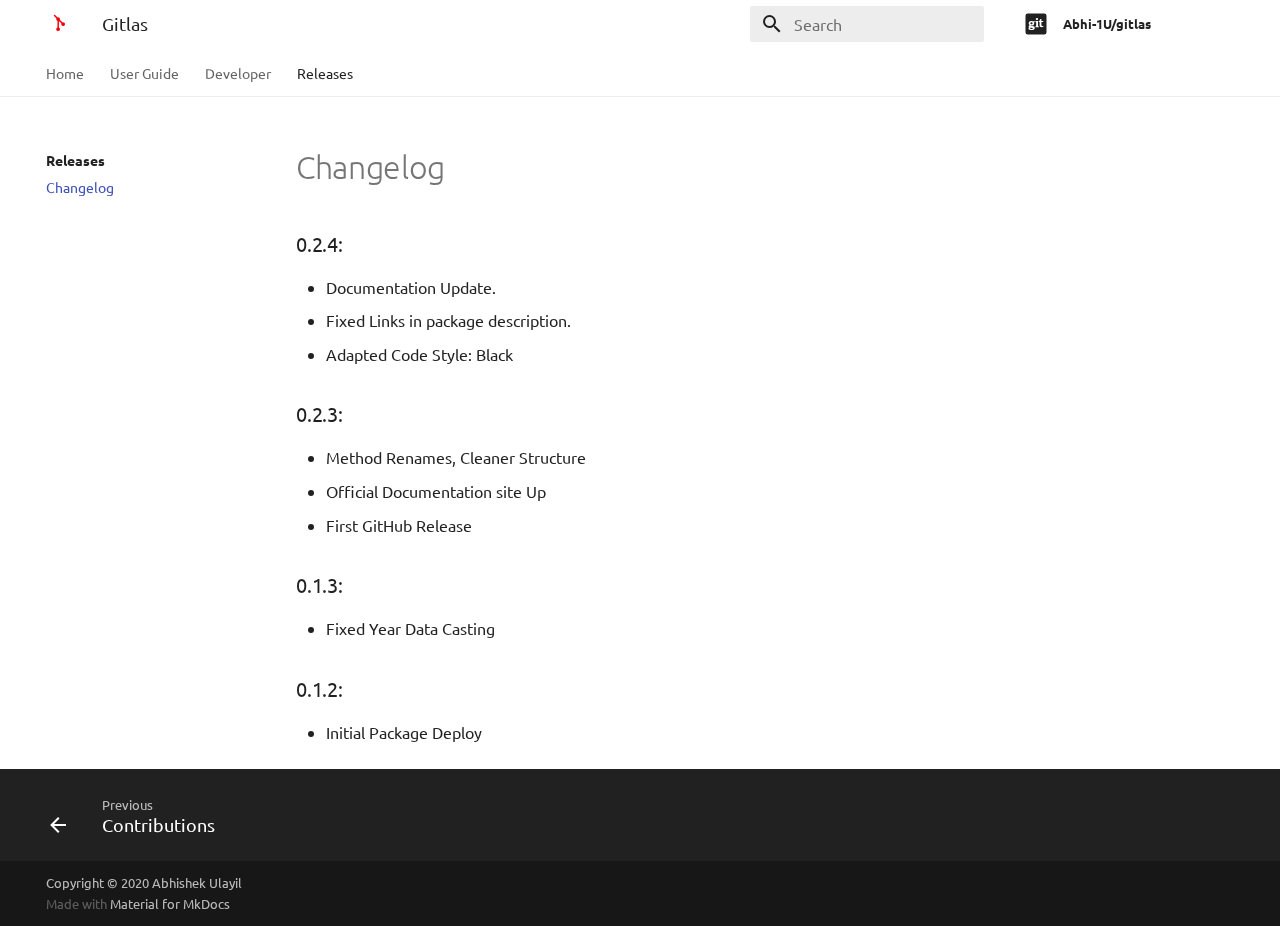
==== commit 97ccc9df: "Docs Update" ====
--- a/docs/Changelog/index.html
+++ b/docs/Changelog/index.html
@@ -5,31 +5,38 @@
 <html lang="en" class="no-js">
   <head>
     
+
       <meta charset="utf-8">
       <meta name="viewport" content="width=device-width,initial-scale=1">
       
       
       
-      <link rel="shortcut icon" href="../assets/images/favicon.png">
-      <meta name="generator" content="mkdocs-1.1, mkdocs-material-5.1.5">
-    
-    
-      
-        <title>Changelog - gitlas</title>
-      
-    
-    
-      <link rel="stylesheet" href="../assets/stylesheets/main.df84b5fe.min.css">
-      
-        <link rel="stylesheet" href="../assets/stylesheets/palette.8435c73a.min.css">
-      
-      
-        
-        
-        <meta name="theme-color" content="">
-      
-    
-    
+        <meta name="author" content="Abhishek Ulayil">
+      
+      <link rel="shortcut icon" href="../gitlas-128.png">
+      <meta name="generator" content="mkdocs-1.1, mkdocs-material-5.5.11">
+    
+
+    
+      
+        <title>Changelog - Gitlas</title>
+      
+    
+    
+      <link rel="stylesheet" href="../assets/stylesheets/main.860688db.min.css">
+      
+        <link rel="stylesheet" href="../assets/stylesheets/palette.943997b5.min.css">
+      
+      
+        
+        
+        <meta name="theme-color" content="#ffffff">
+      
+    
+    
+
+<!--<link rel="stylesheet" type="text/css" href="../css/themtoggle.css"/> -->
+
     
       
         <link href="https://fonts.gstatic.com" rel="preconnect" crossorigin>
@@ -48,8 +55,10 @@
   
     
     
-    <body dir="ltr" data-md-color-primary="white" data-md-color-accent="orange">
-  
+    
+    <body dir="ltr" data-md-color-scheme="default" data-md-color-primary="white" data-md-color-accent="blue">
+  
+    
     <input class="md-toggle" data-md-toggle="drawer" type="checkbox" id="__drawer" autocomplete="off">
     <input class="md-toggle" data-md-toggle="search" type="checkbox" id="__search" autocomplete="off">
     <label class="md-overlay" for="__drawer"></label>
@@ -67,10 +76,9 @@
     
       <header class="md-header" data-md-component="header">
   <nav class="md-header-nav md-grid" aria-label="Header">
-    <a href=".." title="gitlas" class="md-header-nav__button md-logo" aria-label="gitlas">
-      
-  
-  <svg xmlns="http://www.w3.org/2000/svg" viewBox="0 0 24 24"><path d="M12 8a3 3 0 003-3 3 3 0 00-3-3 3 3 0 00-3 3 3 3 0 003 3m0 3.54C9.64 9.35 6.5 8 3 8v11c3.5 0 6.64 1.35 9 3.54 2.36-2.19 5.5-3.54 9-3.54V8c-3.5 0-6.64 1.35-9 3.54z"/></svg>
+    <a href=".." title="Gitlas" class="md-header-nav__button md-logo" aria-label="Gitlas">
+      
+  <img src="../gitlas-383.png" alt="logo">
 
     </a>
     <label class="md-header-nav__button md-icon" for="__drawer">
@@ -80,7 +88,7 @@
       
         <div class="md-header-nav__ellipsis">
           <span class="md-header-nav__topic md-ellipsis">
-            gitlas
+            Gitlas
           </span>
           <span class="md-header-nav__topic md-ellipsis">
             
@@ -122,6 +130,19 @@
 </div>
     
     
+      <div class="md-header-nav__source">
+        
+<a href="https://github.com/Abhi-1U/gitlas" title="Go to repository" class="md-source">
+  <div class="md-source__icon md-icon">
+    
+    <svg xmlns="http://www.w3.org/2000/svg" viewBox="0 0 448 512"><path d="M100.59 334.24c48.57 3.31 58.95 2.11 58.95 11.94 0 20-65.55 20.06-65.55 1.52.01-5.09 3.29-9.4 6.6-13.46zm27.95-116.64c-32.29 0-33.75 44.47-.75 44.47 32.51 0 31.71-44.47.75-44.47zM448 80v352a48 48 0 01-48 48H48a48 48 0 01-48-48V80a48 48 0 0148-48h352a48 48 0 0148 48zm-227 69.31c0 14.49 8.38 22.88 22.86 22.88 14.74 0 23.13-8.39 23.13-22.88S258.62 127 243.88 127c-14.48 0-22.88 7.84-22.88 22.31zM199.18 195h-49.55c-25-6.55-81.56-4.85-81.56 46.75 0 18.8 9.4 32 21.85 38.11C74.23 294.23 66.8 301 66.8 310.6c0 6.87 2.79 13.22 11.18 16.76-8.9 8.4-14 14.48-14 25.92C64 373.35 81.53 385 127.52 385c44.22 0 69.87-16.51 69.87-45.73 0-36.67-28.23-35.32-94.77-39.38l8.38-13.43c17 4.74 74.19 6.23 74.19-42.43 0-11.69-4.83-19.82-9.4-25.67l23.38-1.78zm84.34 109.84l-13-1.78c-3.82-.51-4.07-1-4.07-5.09V192.52h-52.6l-2.79 20.57c15.75 5.55 17 4.86 17 10.17V298c0 5.62-.31 4.58-17 6.87v20.06h72.42zM384 315l-6.87-22.37c-40.93 15.37-37.85-12.41-37.85-16.73v-60.72h37.85v-25.41h-35.82c-2.87 0-2 2.52-2-38.63h-24.18c-2.79 27.7-11.68 38.88-34 41.42v22.62c20.47 0 19.82-.85 19.82 2.54v66.57c0 28.72 11.43 40.91 41.67 40.91 14.45 0 30.45-4.83 41.38-10.2z"/></svg>
+  </div>
+  <div class="md-source__repository">
+    Abhi-1U/gitlas
+  </div>
+</a>
+      </div>
+    
   </nav>
 </header>
     
@@ -156,6 +177,19 @@
       
         <a href="../quicktutorial/" class="md-tabs__link">
           User Guide
+        </a>
+      
+    </li>
+  
+
+      
+        
+  
+  
+    <li class="md-tabs__item">
+      
+        <a href="../developers/" class="md-tabs__link">
+          Developer
         </a>
       
     </li>
@@ -189,14 +223,26 @@
                   <div class="md-sidebar__inner">
                     <nav class="md-nav md-nav--primary" aria-label="Navigation" data-md-level="0">
   <label class="md-nav__title" for="__drawer">
-    <a href=".." title="gitlas" class="md-nav__button md-logo" aria-label="gitlas">
-      
-  
-  <svg xmlns="http://www.w3.org/2000/svg" viewBox="0 0 24 24"><path d="M12 8a3 3 0 003-3 3 3 0 00-3-3 3 3 0 00-3 3 3 3 0 003 3m0 3.54C9.64 9.35 6.5 8 3 8v11c3.5 0 6.64 1.35 9 3.54 2.36-2.19 5.5-3.54 9-3.54V8c-3.5 0-6.64 1.35-9 3.54z"/></svg>
-
-    </a>
-    gitlas
+    <a href=".." title="Gitlas" class="md-nav__button md-logo" aria-label="Gitlas">
+      
+  <img src="../gitlas-383.png" alt="logo">
+
+    </a>
+    Gitlas
   </label>
+  
+    <div class="md-nav__source">
+      
+<a href="https://github.com/Abhi-1U/gitlas" title="Go to repository" class="md-source">
+  <div class="md-source__icon md-icon">
+    
+    <svg xmlns="http://www.w3.org/2000/svg" viewBox="0 0 448 512"><path d="M100.59 334.24c48.57 3.31 58.95 2.11 58.95 11.94 0 20-65.55 20.06-65.55 1.52.01-5.09 3.29-9.4 6.6-13.46zm27.95-116.64c-32.29 0-33.75 44.47-.75 44.47 32.51 0 31.71-44.47.75-44.47zM448 80v352a48 48 0 01-48 48H48a48 48 0 01-48-48V80a48 48 0 0148-48h352a48 48 0 0148 48zm-227 69.31c0 14.49 8.38 22.88 22.86 22.88 14.74 0 23.13-8.39 23.13-22.88S258.62 127 243.88 127c-14.48 0-22.88 7.84-22.88 22.31zM199.18 195h-49.55c-25-6.55-81.56-4.85-81.56 46.75 0 18.8 9.4 32 21.85 38.11C74.23 294.23 66.8 301 66.8 310.6c0 6.87 2.79 13.22 11.18 16.76-8.9 8.4-14 14.48-14 25.92C64 373.35 81.53 385 127.52 385c44.22 0 69.87-16.51 69.87-45.73 0-36.67-28.23-35.32-94.77-39.38l8.38-13.43c17 4.74 74.19 6.23 74.19-42.43 0-11.69-4.83-19.82-9.4-25.67l23.38-1.78zm84.34 109.84l-13-1.78c-3.82-.51-4.07-1-4.07-5.09V192.52h-52.6l-2.79 20.57c15.75 5.55 17 4.86 17 10.17V298c0 5.62-.31 4.58-17 6.87v20.06h72.42zM384 315l-6.87-22.37c-40.93 15.37-37.85-12.41-37.85-16.73v-60.72h37.85v-25.41h-35.82c-2.87 0-2 2.52-2-38.63h-24.18c-2.79 27.7-11.68 38.88-34 41.42v22.62c20.47 0 19.82-.85 19.82 2.54v66.57c0 28.72 11.43 40.91 41.67 40.91 14.45 0 30.45-4.83 41.38-10.2z"/></svg>
+  </div>
+  <div class="md-source__repository">
+    Abhi-1U/gitlas
+  </div>
+</a>
+    </div>
   
   <ul class="md-nav__list" data-md-scrollfix>
     
@@ -223,15 +269,11 @@
     
     <label class="md-nav__link" for="nav-2">
       User Guide
-      <span class="md-nav__icon md-icon">
-        <svg xmlns="http://www.w3.org/2000/svg" viewBox="0 0 24 24"><path d="M8.59 16.58L13.17 12 8.59 7.41 10 6l6 6-6 6-1.41-1.42z"/></svg>
-      </span>
+      <span class="md-nav__icon md-icon"></span>
     </label>
     <nav class="md-nav" aria-label="User Guide" data-md-level="1">
       <label class="md-nav__title" for="nav-2">
-        <span class="md-nav__icon md-icon">
-          <svg xmlns="http://www.w3.org/2000/svg" viewBox="0 0 24 24"><path d="M20 11v2H8l5.5 5.5-1.42 1.42L4.16 12l7.92-7.92L13.5 5.5 8 11h12z"/></svg>
-        </span>
+        <span class="md-nav__icon md-icon"></span>
         User Guide
       </label>
       <ul class="md-nav__list" data-md-scrollfix>
@@ -249,10 +291,136 @@
   </li>
 
         
+          
+          
+          
+
+
+  <li class="md-nav__item md-nav__item--nested">
+    
+      <input class="md-nav__toggle md-toggle" data-md-toggle="nav-2-2" type="checkbox" id="nav-2-2">
+    
+    <label class="md-nav__link" for="nav-2-2">
+      Reference
+      <span class="md-nav__icon md-icon"></span>
+    </label>
+    <nav class="md-nav" aria-label="Reference" data-md-level="2">
+      <label class="md-nav__title" for="nav-2-2">
+        <span class="md-nav__icon md-icon"></span>
+        Reference
+      </label>
+      <ul class="md-nav__list" data-md-scrollfix>
+        
+        
+          
+          
+          
+
+
+  <li class="md-nav__item md-nav__item--nested">
+    
+      <input class="md-nav__toggle md-toggle" data-md-toggle="nav-2-2-1" type="checkbox" id="nav-2-2-1">
+    
+    <label class="md-nav__link" for="nav-2-2-1">
+      gitlas.core
+      <span class="md-nav__icon md-icon"></span>
+    </label>
+    <nav class="md-nav" aria-label="gitlas.core" data-md-level="3">
+      <label class="md-nav__title" for="nav-2-2-1">
+        <span class="md-nav__icon md-icon"></span>
+        gitlas.core
+      </label>
+      <ul class="md-nav__list" data-md-scrollfix>
+        
+        
+          
+          
+          
+
+
+  <li class="md-nav__item">
+    <a href="../gitlas/" title="Introduction" class="md-nav__link">
+      Introduction
+    </a>
+  </li>
+
+        
+          
+          
+          
+
+
+  <li class="md-nav__item">
+    <a href="../gitlas.core.commit/" title="gitlas.core.Commit" class="md-nav__link">
+      gitlas.core.Commit
+    </a>
+  </li>
+
+        
+          
+          
+          
+
+
+  <li class="md-nav__item">
+    <a href="../gitlas.core.log/" title="gitlas.core.Log" class="md-nav__link">
+      gitlas.core.Log
+    </a>
+  </li>
+
+        
       </ul>
     </nav>
   </li>
 
+        
+      </ul>
+    </nav>
+  </li>
+
+        
+      </ul>
+    </nav>
+  </li>
+
+    
+      
+      
+      
+
+
+  <li class="md-nav__item md-nav__item--nested">
+    
+      <input class="md-nav__toggle md-toggle" data-md-toggle="nav-3" type="checkbox" id="nav-3">
+    
+    <label class="md-nav__link" for="nav-3">
+      Developer
+      <span class="md-nav__icon md-icon"></span>
+    </label>
+    <nav class="md-nav" aria-label="Developer" data-md-level="1">
+      <label class="md-nav__title" for="nav-3">
+        <span class="md-nav__icon md-icon"></span>
+        Developer
+      </label>
+      <ul class="md-nav__list" data-md-scrollfix>
+        
+        
+          
+          
+          
+
+
+  <li class="md-nav__item">
+    <a href="../developers/" title="Contributions" class="md-nav__link">
+      Contributions
+    </a>
+  </li>
+
+        
+      </ul>
+    </nav>
+  </li>
+
     
       
       
@@ -263,19 +431,15 @@
 
   <li class="md-nav__item md-nav__item--active md-nav__item--nested">
     
-      <input class="md-nav__toggle md-toggle" data-md-toggle="nav-3" type="checkbox" id="nav-3" checked>
-    
-    <label class="md-nav__link" for="nav-3">
+      <input class="md-nav__toggle md-toggle" data-md-toggle="nav-4" type="checkbox" id="nav-4" checked>
+    
+    <label class="md-nav__link" for="nav-4">
       Releases
-      <span class="md-nav__icon md-icon">
-        <svg xmlns="http://www.w3.org/2000/svg" viewBox="0 0 24 24"><path d="M8.59 16.58L13.17 12 8.59 7.41 10 6l6 6-6 6-1.41-1.42z"/></svg>
-      </span>
+      <span class="md-nav__icon md-icon"></span>
     </label>
     <nav class="md-nav" aria-label="Releases" data-md-level="1">
-      <label class="md-nav__title" for="nav-3">
-        <span class="md-nav__icon md-icon">
-          <svg xmlns="http://www.w3.org/2000/svg" viewBox="0 0 24 24"><path d="M20 11v2H8l5.5 5.5-1.42 1.42L4.16 12l7.92-7.92L13.5 5.5 8 11h12z"/></svg>
-        </span>
+      <label class="md-nav__title" for="nav-4">
+        <span class="md-nav__icon md-icon"></span>
         Releases
       </label>
       <ul class="md-nav__list" data-md-scrollfix>
@@ -295,56 +459,9 @@
       
     
     
-      <label class="md-nav__link md-nav__link--active" for="__toc">
-        Changelog
-        <span class="md-nav__icon md-icon">
-          <svg xmlns="http://www.w3.org/2000/svg" viewBox="0 0 24 24"><path d="M3 9h14V7H3v2m0 4h14v-2H3v2m0 4h14v-2H3v2m16 0h2v-2h-2v2m0-10v2h2V7h-2m0 6h2v-2h-2v2z"/></svg>
-        </span>
-      </label>
-    
     <a href="./" title="Changelog" class="md-nav__link md-nav__link--active">
       Changelog
     </a>
-    
-      
-<nav class="md-nav md-nav--secondary" aria-label="Table of contents">
-  
-  
-    
-  
-  
-    <label class="md-nav__title" for="__toc">
-      <span class="md-nav__icon md-icon">
-        <svg xmlns="http://www.w3.org/2000/svg" viewBox="0 0 24 24"><path d="M20 11v2H8l5.5 5.5-1.42 1.42L4.16 12l7.92-7.92L13.5 5.5 8 11h12z"/></svg>
-      </span>
-      Table of contents
-    </label>
-    <ul class="md-nav__list" data-md-scrollfix>
-      
-        <li class="md-nav__item">
-  <a href="#023" class="md-nav__link">
-    0.2.3:
-  </a>
-  
-</li>
-      
-        <li class="md-nav__item">
-  <a href="#013" class="md-nav__link">
-    0.1.3:
-  </a>
-  
-</li>
-      
-        <li class="md-nav__item">
-  <a href="#012" class="md-nav__link">
-    0.1.2:
-  </a>
-  
-</li>
-      
-    </ul>
-  
-</nav>
     
   </li>
 
@@ -371,37 +488,6 @@
     
   
   
-    <label class="md-nav__title" for="__toc">
-      <span class="md-nav__icon md-icon">
-        <svg xmlns="http://www.w3.org/2000/svg" viewBox="0 0 24 24"><path d="M20 11v2H8l5.5 5.5-1.42 1.42L4.16 12l7.92-7.92L13.5 5.5 8 11h12z"/></svg>
-      </span>
-      Table of contents
-    </label>
-    <ul class="md-nav__list" data-md-scrollfix>
-      
-        <li class="md-nav__item">
-  <a href="#023" class="md-nav__link">
-    0.2.3:
-  </a>
-  
-</li>
-      
-        <li class="md-nav__item">
-  <a href="#013" class="md-nav__link">
-    0.1.3:
-  </a>
-  
-</li>
-      
-        <li class="md-nav__item">
-  <a href="#012" class="md-nav__link">
-    0.1.2:
-  </a>
-  
-</li>
-      
-    </ul>
-  
 </nav>
                   </div>
                 </div>
@@ -417,16 +503,23 @@
                 
                 
                 <h1 id="changelog">Changelog</h1>
-<h3 id="023">0.2.3:</h3>
+<h3>0.2.4:</h3>
+<ul>
+<li>Documentation Update.</li>
+<li>Fixed Links in package description.</li>
+<li>Adapted Code Style: Black</li>
+</ul>
+<h3>0.2.3:</h3>
 <ul>
 <li>Method Renames, Cleaner Structure</li>
 <li>Official Documentation site Up </li>
+<li>First GitHub Release</li>
 </ul>
-<h3 id="013">0.1.3:</h3>
+<h3>0.1.3:</h3>
 <ul>
 <li>Fixed Year Data Casting</li>
 </ul>
-<h3 id="012">0.1.2:</h3>
+<h3>0.1.2:</h3>
 <ul>
 <li>Initial Package Deploy</li>
 </ul>
@@ -442,13 +535,24 @@
         </div>
       </main>
       
-        
+<!--
+<div class="theme-switch-wrapper">
+    <label class="theme-switch" for="checkbox">
+        <input type="checkbox" id="checkbox" />
+        <div class="slider round"></div>
+    </label>
+</div>
+ <script src="../js/theme.js"></script>
+<script>
+    loadthemepreference();
+</script> -->
+
 <footer class="md-footer">
   
     <div class="md-footer-nav">
       <nav class="md-footer-nav__inner md-grid" aria-label="Footer">
         
-          <a href="../quicktutorial/" title="Quick Tutorial" class="md-footer-nav__link md-footer-nav__link--prev" rel="prev">
+          <a href="../developers/" title="Contributions" class="md-footer-nav__link md-footer-nav__link--prev" rel="prev">
             <div class="md-footer-nav__button md-icon">
               <svg xmlns="http://www.w3.org/2000/svg" viewBox="0 0 24 24"><path d="M20 11v2H8l5.5 5.5-1.42 1.42L4.16 12l7.92-7.92L13.5 5.5 8 11h12z"/></svg>
             </div>
@@ -457,7 +561,7 @@
                 <span class="md-footer-nav__direction">
                   Previous
                 </span>
-                Quick Tutorial
+                Contributions
               </div>
             </div>
           </a>
@@ -469,6 +573,10 @@
   <div class="md-footer-meta md-typeset">
     <div class="md-footer-meta__inner md-grid">
       <div class="md-footer-copyright">
+        
+          <div class="md-footer-copyright__highlight">
+            Copyright &#169; 2020 Abhishek Ulayil
+          </div>
         
         Made with
         <a href="https://squidfunk.github.io/mkdocs-material/" target="_blank" rel="noopener">
@@ -479,18 +587,18 @@
     </div>
   </div>
 </footer>
-      
-    </div>
-    
-      <script src="../assets/javascripts/vendor.83fe6e3c.min.js"></script>
-      <script src="../assets/javascripts/bundle.7e1cb91c.min.js"></script><script id="__lang" type="application/json">{"clipboard.copy": "Copy to clipboard", "clipboard.copied": "Copied to clipboard", "search.config.lang": "en", "search.config.pipeline": "trimmer, stopWordFilter", "search.config.separator": "[\\s\\-]+", "search.result.placeholder": "Type to start searching", "search.result.none": "No matching documents", "search.result.one": "1 matching document", "search.result.other": "# matching documents"}</script>
+
+    </div>
+    
+      <script src="../assets/javascripts/vendor.df0def68.min.js"></script>
+      <script src="../assets/javascripts/bundle.ba57d267.min.js"></script><script id="__lang" type="application/json">{"clipboard.copy": "Copy to clipboard", "clipboard.copied": "Copied to clipboard", "search.config.lang": "en", "search.config.pipeline": "trimmer, stopWordFilter", "search.config.separator": "[\\s\\-]+", "search.result.placeholder": "Type to start searching", "search.result.none": "No matching documents", "search.result.one": "1 matching document", "search.result.other": "# matching documents"}</script>
       
       <script>
         app = initialize({
           base: "..",
           features: ["instant", "tabs"],
           search: Object.assign({
-            worker: "../assets/javascripts/worker/search.37585f48.min.js"
+            worker: "../assets/javascripts/worker/search.5eca75d3.min.js"
           }, typeof search !== "undefined" && search)
         })
       </script>
--- a/docs/assets/stylesheets/main.860688db.min.css
+++ b/docs/assets/stylesheets/main.860688db.min.css
@@ -0,0 +1,3 @@
+html{box-sizing:border-box}*,*::before,*::after{box-sizing:inherit}html{-webkit-text-size-adjust:none;-moz-text-size-adjust:none;-ms-text-size-adjust:none;text-size-adjust:none}body{margin:0}hr{box-sizing:content-box;overflow:visible}a,button,label,input{-webkit-tap-highlight-color:transparent}a{color:inherit;text-decoration:none}small{font-size:80%}sub,sup{line-height:1em}img{border-style:none}table{border-collapse:separate;border-spacing:0}td,th{font-weight:normal;vertical-align:top}button{margin:0;padding:0;font-size:inherit;background:transparent;border:0}input{border:0;outline:none}:root{--md-default-fg-color: hsla(0, 0%, 0%, 0.87);--md-default-fg-color--light: hsla(0, 0%, 0%, 0.54);--md-default-fg-color--lighter: hsla(0, 0%, 0%, 0.32);--md-default-fg-color--lightest: hsla(0, 0%, 0%, 0.07);--md-default-bg-color: hsla(0, 0%, 100%, 1);--md-default-bg-color--light: hsla(0, 0%, 100%, 0.7);--md-default-bg-color--lighter: hsla(0, 0%, 100%, 0.3);--md-default-bg-color--lightest: hsla(0, 0%, 100%, 0.12);--md-primary-fg-color: hsla(231, 48%, 48%, 1);--md-primary-fg-color--light: hsla(230, 44%, 64%, 1);--md-primary-fg-color--dark: hsla(232, 54%, 41%, 1);--md-primary-bg-color: hsla(0, 0%, 100%, 1);--md-primary-bg-color--light: hsla(0, 0%, 100%, 0.7);--md-accent-fg-color: hsla(231, 99%, 66%, 1);--md-accent-fg-color--transparent: hsla(231, 99%, 66%, 0.1);--md-accent-bg-color: hsla(0, 0%, 100%, 1);--md-accent-bg-color--light: hsla(0, 0%, 100%, 0.7)}:root>*{--md-code-fg-color: hsla(200, 18%, 26%, 1);--md-code-bg-color: hsla(0, 0%, 96%, 1);--md-code-hl-color: hsla(60, 100%, 50%, 0.5);--md-code-hl-number-color: hsla(0, 67%, 50%, 1);--md-code-hl-special-color: hsla(340, 83%, 47%, 1);--md-code-hl-function-color: hsla(291, 45%, 50%, 1);--md-code-hl-constant-color: hsla(250, 63%, 60%, 1);--md-code-hl-keyword-color: hsla(219, 54%, 51%, 1);--md-code-hl-string-color: hsla(150, 63%, 30%, 1);--md-code-hl-name-color: var(--md-code-fg-color);--md-code-hl-operator-color: var(--md-default-fg-color--light);--md-code-hl-punctuation-color: var(--md-default-fg-color--light);--md-code-hl-comment-color: var(--md-default-fg-color--light);--md-code-hl-generic-color: var(--md-default-fg-color--light);--md-code-hl-variable-color: var(--md-default-fg-color--light);--md-typeset-color: var(--md-default-fg-color);--md-typeset-a-color: var(--md-primary-fg-color);--md-typeset-mark-color: hsla(60, 100%, 50%, 0.5);--md-typeset-del-color: hsla(6, 90%, 60%, 0.15);--md-typeset-ins-color: hsla(150, 90%, 44%, 0.15);--md-typeset-kbd-color: hsla(0, 0%, 98%, 1);--md-typeset-kbd-accent-color: hsla(0, 100%, 100%, 1);--md-typeset-kbd-border-color: hsla(0, 0%, 72%, 1);--md-admonition-fg-color: var(--md-default-fg-color);--md-admonition-bg-color: var(--md-default-bg-color);--md-footer-fg-color: hsla(0, 0%, 100%, 1);--md-footer-fg-color--light: hsla(0, 0%, 100%, 0.7);--md-footer-fg-color--lighter: hsla(0, 0%, 100%, 0.3);--md-footer-bg-color: hsla(0, 0%, 0%, 0.87);--md-footer-bg-color--dark: hsla(0, 0%, 0%, 0.32)}.md-icon svg{display:block;width:1.2rem;height:1.2rem;margin:0 auto;fill:currentColor}body{-webkit-font-smoothing:antialiased;-moz-osx-font-smoothing:grayscale}body,input{color:var(--md-typeset-color);font-feature-settings:"kern","liga";font-family:-apple-system,BlinkMacSystemFont,Helvetica,Arial,sans-serif}code,pre,kbd{color:var(--md-typeset-color);font-feature-settings:"kern";font-family:SFMono-Regular,Consolas,Menlo,monospace}:root{--md-typeset-table--ascending: url('data:image/svg+xml;charset=utf-8,<svg xmlns="http://www.w3.org/2000/svg" viewBox="0 0 24 24"><path d="M11 4h2v12l5.5-5.5 1.42 1.42L12 19.84l-7.92-7.92L5.5 10.5 11 16V4z"/></svg>');--md-typeset-table--descending: url('data:image/svg+xml;charset=utf-8,<svg xmlns="http://www.w3.org/2000/svg" viewBox="0 0 24 24"><path d="M13 20h-2V8l-5.5 5.5-1.42-1.42L12 4.16l7.92 7.92-1.42 1.42L13 8v12z"/></svg>')}.md-typeset{font-size:.8rem;line-height:1.6;-webkit-print-color-adjust:exact;color-adjust:exact}@media print{.md-typeset{font-size:.68rem}}.md-typeset p,.md-typeset ul,.md-typeset ol,.md-typeset blockquote{margin:1em 0}.md-typeset h1{margin:0 0 1.25em;color:var(--md-default-fg-color--light);font-weight:300;font-size:2em;line-height:1.3;letter-spacing:-0.01em}.md-typeset h2{margin:1.6em 0 .64em;font-weight:300;font-size:1.5625em;line-height:1.4;letter-spacing:-0.01em}.md-typeset h3{margin:1.6em 0 .8em;font-weight:400;font-size:1.25em;line-height:1.5;letter-spacing:-0.01em}.md-typeset h2+h3{margin-top:.8em}.md-typeset h4{margin:1em 0;font-weight:700;letter-spacing:-0.01em}.md-typeset h5,.md-typeset h6{margin:1.25em 0;color:var(--md-default-fg-color--light);font-weight:700;font-size:.8em;letter-spacing:-0.01em}.md-typeset h5{text-transform:uppercase}.md-typeset hr{margin:1.5em 0;border-bottom:.05rem dotted var(--md-default-fg-color--lighter)}.md-typeset a{color:var(--md-typeset-a-color);word-break:break-word}.md-typeset a,.md-typeset a::before{transition:color 125ms}.md-typeset a:focus,.md-typeset a:hover{color:var(--md-accent-fg-color)}.md-typeset code,.md-typeset pre,.md-typeset kbd{color:var(--md-code-fg-color);direction:ltr}@media print{.md-typeset code,.md-typeset pre,.md-typeset kbd{white-space:pre-wrap}}.md-typeset code{padding:0 .2941176471em;font-size:.85em;word-break:break-word;background-color:var(--md-code-bg-color);border-radius:.1rem;-webkit-box-decoration-break:clone;box-decoration-break:clone}.md-typeset h1 code,.md-typeset h2 code,.md-typeset h3 code,.md-typeset h4 code,.md-typeset h5 code,.md-typeset h6 code{margin:initial;padding:initial;background-color:transparent;box-shadow:none}.md-typeset a>code{color:currentColor}.md-typeset pre{position:relative;margin:1em 0;line-height:1.4}.md-typeset pre>code{display:block;margin:0;padding:.7720588235em 1.1764705882em;overflow:auto;word-break:normal;box-shadow:none;-webkit-box-decoration-break:slice;box-decoration-break:slice;touch-action:auto;scrollbar-width:thin;scrollbar-color:var(--md-default-fg-color--lighter) transparent}.md-typeset pre>code:hover{scrollbar-color:var(--md-accent-fg-color) transparent}.md-typeset pre>code::-webkit-scrollbar{width:.2rem;height:.2rem}.md-typeset pre>code::-webkit-scrollbar-thumb{background-color:var(--md-default-fg-color--lighter)}.md-typeset pre>code::-webkit-scrollbar-thumb:hover{background-color:var(--md-accent-fg-color)}@media screen and (max-width: 44.9375em){.md-typeset>pre{margin:1em -0.8rem}.md-typeset>pre code{border-radius:0}}.md-typeset kbd{display:inline-block;padding:0 .6666666667em;color:var(--md-default-fg-color);font-size:.75em;vertical-align:text-top;word-break:break-word;background-color:var(--md-typeset-kbd-color);border-radius:.1rem;box-shadow:0 .1rem 0 .05rem var(--md-typeset-kbd-border-color),0 .1rem 0 var(--md-typeset-kbd-border-color),0 -0.1rem .2rem var(--md-typeset-kbd-accent-color) inset}.md-typeset mark{color:inherit;word-break:break-word;background-color:var(--md-typeset-mark-color);-webkit-box-decoration-break:clone;box-decoration-break:clone}.md-typeset abbr{text-decoration:none;border-bottom:.05rem dotted var(--md-default-fg-color--light);cursor:help}.md-typeset small{opacity:.75}.md-typeset sup,.md-typeset sub{margin-left:.078125em}[dir=rtl] .md-typeset sup,[dir=rtl] .md-typeset sub{margin-right:.078125em;margin-left:initial}.md-typeset blockquote{padding-left:.6rem;color:var(--md-default-fg-color--light);border-left:.2rem solid var(--md-default-fg-color--lighter)}[dir=rtl] .md-typeset blockquote{padding-right:.6rem;padding-left:initial;border-right:.2rem solid var(--md-default-fg-color--lighter);border-left:initial}.md-typeset ul{list-style-type:disc}.md-typeset ul,.md-typeset ol{margin-left:.625em;padding:0}[dir=rtl] .md-typeset ul,[dir=rtl] .md-typeset ol{margin-right:.625em;margin-left:initial}.md-typeset ul ol,.md-typeset ol ol{list-style-type:lower-alpha}.md-typeset ul ol ol,.md-typeset ol ol ol{list-style-type:lower-roman}.md-typeset ul li,.md-typeset ol li{margin-bottom:.5em;margin-left:1.25em}[dir=rtl] .md-typeset ul li,[dir=rtl] .md-typeset ol li{margin-right:1.25em;margin-left:initial}.md-typeset ul li p,.md-typeset ul li blockquote,.md-typeset ol li p,.md-typeset ol li blockquote{margin:.5em 0}.md-typeset ul li:last-child,.md-typeset ol li:last-child{margin-bottom:0}.md-typeset ul li ul,.md-typeset ul li ol,.md-typeset ol li ul,.md-typeset ol li ol{margin:.5em 0 .5em .625em}[dir=rtl] .md-typeset ul li ul,[dir=rtl] .md-typeset ul li ol,[dir=rtl] .md-typeset ol li ul,[dir=rtl] .md-typeset ol li ol{margin-right:.625em;margin-left:initial}.md-typeset dd{margin:1em 0 1.5em 1.875em}[dir=rtl] .md-typeset dd{margin-right:1.875em;margin-left:initial}.md-typeset img,.md-typeset svg{max-width:100%;height:auto}.md-typeset img[align=left],.md-typeset svg[align=left]{margin:1em;margin-left:0}.md-typeset img[align=right],.md-typeset svg[align=right]{margin:1em;margin-right:0}.md-typeset img[align]:only-child,.md-typeset svg[align]:only-child{margin-top:0}.md-typeset figure{width:-webkit-fit-content;width:-moz-fit-content;width:fit-content;max-width:100%;margin:0 auto;text-align:center}.md-typeset figcaption{max-width:24rem;margin:.5em auto;font-style:italic}.md-typeset iframe{max-width:100%}.md-typeset table:not([class]){display:inline-block;max-width:100%;overflow:auto;font-size:.64rem;background:var(--md-default-bg-color);border-radius:.1rem;box-shadow:0 .2rem .5rem rgba(0,0,0,.05),0 0 .05rem rgba(0,0,0,.1);touch-action:auto}.md-typeset table:not([class])+*{margin-top:1.5em}.md-typeset table:not([class]) th>*:first-child,.md-typeset table:not([class]) td>*:first-child{margin-top:0}.md-typeset table:not([class]) th>*:last-child,.md-typeset table:not([class]) td>*:last-child{margin-bottom:0}.md-typeset table:not([class]) th:not([align]),.md-typeset table:not([class]) td:not([align]){text-align:left}[dir=rtl] .md-typeset table:not([class]) th:not([align]),[dir=rtl] .md-typeset table:not([class]) td:not([align]){text-align:right}.md-typeset table:not([class]) th{min-width:5rem;padding:.9375em 1.25em;color:var(--md-default-bg-color);vertical-align:top;background-color:var(--md-default-fg-color--light)}.md-typeset table:not([class]) th a{color:inherit}.md-typeset table:not([class]) td{padding:.9375em 1.25em;vertical-align:top;border-top:.05rem solid var(--md-default-fg-color--lightest)}.md-typeset table:not([class]) tr{transition:background-color 125ms}.md-typeset table:not([class]) tr:hover{background-color:rgba(0,0,0,.035);box-shadow:0 .05rem 0 var(--md-default-bg-color) inset}.md-typeset table:not([class]) tr:first-child td{border-top:0}.md-typeset table:not([class]) a{word-break:normal}.md-typeset table th[role=columnheader]{cursor:pointer}.md-typeset table th[role=columnheader]::after{display:inline-block;width:1.2em;height:1.2em;margin-left:.5em;vertical-align:sub;-webkit-mask-repeat:no-repeat;mask-repeat:no-repeat;content:" "}.md-typeset table th[role=columnheader][aria-sort=ascending]::after{background-color:currentColor;-webkit-mask-image:var(--md-typeset-table--ascending);mask-image:var(--md-typeset-table--ascending)}.md-typeset table th[role=columnheader][aria-sort=descending]::after{background-color:currentColor;-webkit-mask-image:var(--md-typeset-table--descending);mask-image:var(--md-typeset-table--descending)}.md-typeset__scrollwrap{margin:1em -0.8rem;overflow-x:auto;touch-action:auto}.md-typeset__table{display:inline-block;margin-bottom:.5em;padding:0 .8rem}.md-typeset__table table{display:table;width:100%;margin:0;overflow:hidden}html{height:100%;overflow-x:hidden;font-size:125%}@media screen and (min-width: 100em){html{font-size:137.5%}}@media screen and (min-width: 125em){html{font-size:150%}}body{position:relative;display:flex;flex-direction:column;width:100%;min-height:100%;font-size:.5rem;background-color:var(--md-default-bg-color)}@media screen and (max-width: 59.9375em){body[data-md-state=lock]{position:fixed}}@media print{body{display:block}}hr{display:block;height:.05rem;padding:0;border:0}.md-grid{max-width:61rem;margin-right:auto;margin-left:auto}.md-container{display:flex;flex-direction:column;flex-grow:1}@media print{.md-container{display:block}}.md-main{flex-grow:1}.md-main__inner{display:flex;height:100%;margin-top:1.5rem}.md-ellipsis{display:block;overflow:hidden;white-space:nowrap;text-overflow:ellipsis}.md-toggle{display:none}.md-overlay{position:fixed;top:0;z-index:3;width:0;height:0;background-color:rgba(0,0,0,.54);opacity:0;transition:width 0ms 250ms,height 0ms 250ms,opacity 250ms}@media screen and (max-width: 76.1875em){[data-md-toggle=drawer]:checked~.md-overlay{width:100%;height:100%;opacity:1;transition:width 0ms,height 0ms,opacity 250ms}}.md-skip{position:fixed;z-index:-1;margin:.5rem;padding:.3rem .5rem;color:var(--md-default-bg-color);font-size:.64rem;background-color:var(--md-default-fg-color);border-radius:.1rem;transform:translateY(0.4rem);opacity:0}.md-skip:focus{z-index:10;transform:translateY(0);opacity:1;transition:transform 250ms cubic-bezier(0.4, 0, 0.2, 1),opacity 175ms 75ms}@page{margin:25mm}.md-announce{overflow:auto;background-color:var(--md-footer-bg-color)}.md-announce__inner{margin:.6rem auto;padding:0 .8rem;color:var(--md-footer-fg-color);font-size:.7rem}@media print{.md-announce{display:none}}.md-typeset .md-button{display:inline-block;padding:.625em 2em;color:var(--md-primary-fg-color);font-weight:700;border:.1rem solid currentColor;border-radius:.1rem;transition:color 125ms,background-color 125ms,border-color 125ms}.md-typeset .md-button--primary{color:var(--md-primary-bg-color);background-color:var(--md-primary-fg-color);border-color:var(--md-primary-fg-color)}.md-typeset .md-button:focus,.md-typeset .md-button:hover{color:var(--md-accent-bg-color);background-color:var(--md-accent-fg-color);border-color:var(--md-accent-fg-color)}.md-clipboard{position:absolute;top:.5em;right:.5em;z-index:1;width:1.5em;height:1.5em;color:var(--md-default-fg-color--lightest);border-radius:.1rem;cursor:pointer;transition:color 125ms}@media print{.md-clipboard{display:none}}.md-clipboard svg{width:1.125em;height:1.125em}pre:hover .md-clipboard{color:var(--md-default-fg-color--light)}pre .md-clipboard:focus,pre .md-clipboard:hover{color:var(--md-accent-fg-color)}.md-content{flex:1;max-width:100%}@media screen and (min-width: 60em)and (max-width: 76.1875em){.md-content{max-width:calc(100% - 12.1rem)}}@media screen and (min-width: 76.25em){.md-content{max-width:calc(100% - 12.1rem * 2)}}.md-content__inner{margin:0 .8rem 1.2rem;padding-top:.6rem}@media screen and (min-width: 76.25em){.md-content__inner{margin-right:1.2rem;margin-left:1.2rem}}.md-content__inner::before{display:block;height:.4rem;content:""}.md-content__inner>:last-child{margin-bottom:0}.md-content__button{float:right;margin:.4rem 0;margin-left:.4rem;padding:0}[dir=rtl] .md-content__button{float:left;margin-right:.4rem;margin-left:initial}[dir=rtl] .md-content__button svg{transform:scaleX(-1)}.md-typeset .md-content__button{color:var(--md-default-fg-color--lighter)}.md-content__button svg{display:inline;vertical-align:top}@media print{.md-content__button{display:none}}.md-dialog{box-shadow:0 2px 2px 0 rgba(0,0,0,.14),0 1px 5px 0 rgba(0,0,0,.12),0 3px 1px -2px rgba(0,0,0,.2);position:fixed;right:.8rem;bottom:.8rem;left:initial;z-index:2;display:block;min-width:11.1rem;padding:.4rem .6rem;color:var(--md-default-bg-color);font-size:.7rem;background:var(--md-default-fg-color);border:none;border-radius:.1rem;transform:translateY(100%);opacity:0;transition:transform 0ms 400ms,opacity 400ms}[dir=rtl] .md-dialog{right:initial;left:.8rem}.md-dialog[data-md-state=open]{transform:translateY(0);opacity:1;transition:transform 400ms cubic-bezier(0.075, 0.85, 0.175, 1),opacity 400ms}@media print{.md-dialog{display:none}}.md-header{position:-webkit-sticky;position:sticky;top:0;right:0;left:0;z-index:2;height:2.4rem;color:var(--md-primary-bg-color);background-color:var(--md-primary-fg-color);box-shadow:0 0 .2rem rgba(0,0,0,0),0 .2rem .4rem rgba(0,0,0,0);transition:color 250ms,background-color 250ms}.no-js .md-header{box-shadow:none;transition:none}.md-header[data-md-state=shadow]{box-shadow:0 0 .2rem rgba(0,0,0,.1),0 .2rem .4rem rgba(0,0,0,.2);transition:color 250ms,background-color 250ms,box-shadow 250ms}@media print{.md-header{display:none}}.md-header-nav{display:flex;padding:0 .2rem}.md-header-nav__button{position:relative;z-index:1;display:block;margin:.2rem;padding:.4rem;cursor:pointer;transition:opacity 250ms}[dir=rtl] .md-header-nav__button svg{transform:scaleX(-1)}.md-header-nav__button:focus,.md-header-nav__button:hover{opacity:.7}.md-header-nav__button.md-logo{margin:.2rem;padding:.4rem}.md-header-nav__button.md-logo img,.md-header-nav__button.md-logo svg{display:block;width:1.2rem;height:1.2rem;fill:currentColor}.no-js .md-header-nav__button[for=__search]{display:none}@media screen and (min-width: 60em){.md-header-nav__button[for=__search]{display:none}}@media screen and (max-width: 76.1875em){.md-header-nav__button.md-logo{display:none}}@media screen and (min-width: 76.25em){.md-header-nav__button[for=__drawer]{display:none}}.md-header-nav__topic{position:absolute;width:100%;transition:transform 400ms cubic-bezier(0.1, 0.7, 0.1, 1),opacity 150ms}.md-header-nav__topic+.md-header-nav__topic{z-index:-1;transform:translateX(1.25rem);opacity:0;transition:transform 400ms cubic-bezier(1, 0.7, 0.1, 0.1),opacity 150ms;pointer-events:none}[dir=rtl] .md-header-nav__topic+.md-header-nav__topic{transform:translateX(-1.25rem)}.no-js .md-header-nav__topic{position:initial}.no-js .md-header-nav__topic+.md-header-nav__topic{display:none}.md-header-nav__title{flex-grow:1;padding:0 1rem;font-size:.9rem;line-height:2.4rem}.md-header-nav__title[data-md-state=active] .md-header-nav__topic{z-index:-1;transform:translateX(-1.25rem);opacity:0;transition:transform 400ms cubic-bezier(1, 0.7, 0.1, 0.1),opacity 150ms;pointer-events:none}[dir=rtl] .md-header-nav__title[data-md-state=active] .md-header-nav__topic{transform:translateX(1.25rem)}.md-header-nav__title[data-md-state=active] .md-header-nav__topic+.md-header-nav__topic{z-index:0;transform:translateX(0);opacity:1;transition:transform 400ms cubic-bezier(0.1, 0.7, 0.1, 1),opacity 150ms;pointer-events:initial}.md-header-nav__title>.md-header-nav__ellipsis{position:relative;width:100%;height:100%}.md-header-nav__source{display:none}@media screen and (min-width: 60em){.md-header-nav__source{display:block;width:11.7rem;max-width:11.7rem;margin-left:1rem}[dir=rtl] .md-header-nav__source{margin-right:1rem;margin-left:initial}}@media screen and (min-width: 76.25em){.md-header-nav__source{margin-left:1.4rem}[dir=rtl] .md-header-nav__source{margin-right:1.4rem}}.md-hero{overflow:hidden;color:var(--md-primary-bg-color);font-size:1rem;background-color:var(--md-primary-fg-color);transition:background 250ms}.md-hero__inner{margin-top:1rem;padding:.8rem .8rem .4rem;transition:transform 400ms cubic-bezier(0.1, 0.7, 0.1, 1),opacity 250ms;transition-delay:100ms}@media screen and (max-width: 76.1875em){.md-hero__inner{margin-top:2.4rem;margin-bottom:1.2rem}}[data-md-state=hidden] .md-hero__inner{transform:translateY(0.625rem);opacity:0;transition:transform 0ms 400ms,opacity 100ms 0ms;pointer-events:none}.md-hero--expand .md-hero__inner{margin-bottom:1.2rem}.md-footer{color:var(--md-footer-fg-color);background-color:var(--md-footer-bg-color)}@media print{.md-footer{display:none}}.md-footer-nav__inner{padding:.2rem;overflow:auto}.md-footer-nav__link{display:flex;padding-top:1.4rem;padding-bottom:.4rem;transition:opacity 250ms}@media screen and (min-width: 45em){.md-footer-nav__link{width:50%}}.md-footer-nav__link:focus,.md-footer-nav__link:hover{opacity:.7}.md-footer-nav__link--prev{float:left}[dir=rtl] .md-footer-nav__link--prev{float:right}[dir=rtl] .md-footer-nav__link--prev svg{transform:scaleX(-1)}@media screen and (max-width: 44.9375em){.md-footer-nav__link--prev{width:25%}.md-footer-nav__link--prev .md-footer-nav__title{display:none}}.md-footer-nav__link--next{float:right;text-align:right}[dir=rtl] .md-footer-nav__link--next{float:left;text-align:left}[dir=rtl] .md-footer-nav__link--next svg{transform:scaleX(-1)}@media screen and (max-width: 44.9375em){.md-footer-nav__link--next{width:75%}}.md-footer-nav__title{position:relative;flex-grow:1;max-width:calc(100% - 2.4rem);padding:0 1rem;font-size:.9rem;line-height:2.4rem}.md-footer-nav__button{margin:.2rem;padding:.4rem}.md-footer-nav__direction{position:absolute;right:0;left:0;margin-top:-1rem;padding:0 1rem;font-size:.64rem;opacity:.7}.md-footer-meta{background-color:var(--md-footer-bg-color--dark)}.md-footer-meta__inner{display:flex;flex-wrap:wrap;justify-content:space-between;padding:.2rem}html .md-footer-meta.md-typeset a{color:var(--md-footer-fg-color--light)}html .md-footer-meta.md-typeset a:focus,html .md-footer-meta.md-typeset a:hover{color:var(--md-footer-fg-color)}.md-footer-copyright{width:100%;margin:auto .6rem;padding:.4rem 0;color:var(--md-footer-fg-color--lighter);font-size:.64rem}@media screen and (min-width: 45em){.md-footer-copyright{width:auto}}.md-footer-copyright__highlight{color:var(--md-footer-fg-color--light)}.md-footer-social{margin:0 .4rem;padding:.2rem 0 .6rem}@media screen and (min-width: 45em){.md-footer-social{padding:.6rem 0}}.md-footer-social__link{display:inline-block;width:1.6rem;height:1.6rem;text-align:center}.md-footer-social__link::before{line-height:1.9}.md-footer-social__link svg{max-height:.8rem;vertical-align:-25%;fill:currentColor}:root{--md-nav-icon--prev: url('data:image/svg+xml;charset=utf-8,<svg xmlns="http://www.w3.org/2000/svg" viewBox="0 0 24 24"><path d="M20 11v2H8l5.5 5.5-1.42 1.42L4.16 12l7.92-7.92L13.5 5.5 8 11h12z"/></svg>');--md-nav-icon--next: url('data:image/svg+xml;charset=utf-8,<svg xmlns="http://www.w3.org/2000/svg" viewBox="0 0 24 24"><path d="M8.59 16.58L13.17 12 8.59 7.41 10 6l6 6-6 6-1.41-1.42z"/></svg>');--md-toc-icon: url('data:image/svg+xml;charset=utf-8,<svg xmlns="http://www.w3.org/2000/svg" viewBox="0 0 24 24"><path d="M3 9h14V7H3v2m0 4h14v-2H3v2m0 4h14v-2H3v2m16 0h2v-2h-2v2m0-10v2h2V7h-2m0 6h2v-2h-2v2z"/></svg>')}.md-nav{font-size:.7rem;line-height:1.3}.md-nav__title{display:block;padding:0 .6rem;overflow:hidden;font-weight:700;text-overflow:ellipsis}.md-nav__title .md-nav__button{display:none}.md-nav__title .md-nav__button img{width:100%;height:auto}.md-nav__title .md-nav__button.md-logo img,.md-nav__title .md-nav__button.md-logo svg{display:block;width:2.4rem;height:2.4rem}.md-nav__title .md-nav__button.md-logo svg{fill:currentColor}.md-nav__list{margin:0;padding:0;list-style:none}.md-nav__item{padding:0 .6rem}.md-nav__item:last-child{padding-bottom:.6rem}.md-nav__item .md-nav__item{padding-right:0}[dir=rtl] .md-nav__item .md-nav__item{padding-right:.6rem;padding-left:0}.md-nav__item .md-nav__item:last-child{padding-bottom:0}.md-nav__link{display:block;margin-top:.625em;overflow:hidden;text-overflow:ellipsis;cursor:pointer;transition:color 125ms;scroll-snap-align:start}html .md-nav__link[for=__toc]{display:none}html .md-nav__link[for=__toc]~.md-nav{display:none}.md-nav__link[data-md-state=blur]{color:var(--md-default-fg-color--light)}.md-nav__item .md-nav__link--active{color:var(--md-typeset-a-color)}.md-nav__item--nested>.md-nav__link{color:inherit}.md-nav__link:focus,.md-nav__link:hover{color:var(--md-accent-fg-color)}.md-nav__source{display:none}@media screen and (max-width: 76.1875em){.md-nav{background-color:var(--md-default-bg-color)}.md-nav--primary,.md-nav--primary .md-nav{position:absolute;top:0;right:0;left:0;z-index:1;display:flex;flex-direction:column;height:100%}.md-nav--primary .md-nav__title,.md-nav--primary .md-nav__item{font-size:.8rem;line-height:1.5}.md-nav--primary .md-nav__title{position:relative;height:5.6rem;padding:3rem .8rem .2rem;color:var(--md-default-fg-color--light);font-weight:400;line-height:2.4rem;white-space:nowrap;background-color:var(--md-default-fg-color--lightest);cursor:pointer}.md-nav--primary .md-nav__title .md-nav__icon{position:absolute;top:.4rem;left:.4rem;display:block;width:1.2rem;height:1.2rem;margin:.2rem}.md-nav--primary .md-nav__title .md-nav__icon::after{display:block;width:100%;height:100%;background-color:currentColor;-webkit-mask-image:var(--md-nav-icon--prev);mask-image:var(--md-nav-icon--prev);-webkit-mask-repeat:no-repeat;mask-repeat:no-repeat;content:""}[dir=rtl] .md-nav--primary .md-nav__title .md-nav__icon{right:.4rem;left:initial}.md-nav--primary .md-nav__title~.md-nav__list{overflow-y:auto;background-color:var(--md-default-bg-color);box-shadow:0 .05rem 0 var(--md-default-fg-color--lightest) inset;-webkit-scroll-snap-type:y mandatory;-ms-scroll-snap-type:y mandatory;scroll-snap-type:y mandatory;touch-action:pan-y}.md-nav--primary .md-nav__title~.md-nav__list>.md-nav__item:first-child{border-top:0}.md-nav--primary .md-nav__title[for=__drawer]{position:relative;color:var(--md-primary-bg-color);background-color:var(--md-primary-fg-color)}.md-nav--primary .md-nav__title[for=__drawer] .md-nav__button{position:absolute;top:.2rem;left:.2rem;display:block;margin:.2rem;padding:.4rem;font-size:2.4rem}html [dir=rtl] .md-nav--primary .md-nav__title[for=__drawer] .md-nav__button{right:.2rem;left:initial}.md-nav--primary .md-nav__list{flex:1}.md-nav--primary .md-nav__item{padding:0;border-top:.05rem solid var(--md-default-fg-color--lightest)}[dir=rtl] .md-nav--primary .md-nav__item{padding:0}.md-nav--primary .md-nav__item--nested>.md-nav__link{padding-right:2.4rem}[dir=rtl] .md-nav--primary .md-nav__item--nested>.md-nav__link{padding-right:.8rem;padding-left:2.4rem}.md-nav--primary .md-nav__item--active>.md-nav__link{color:var(--md-typeset-a-color)}.md-nav--primary .md-nav__item--active>.md-nav__link:focus,.md-nav--primary .md-nav__item--active>.md-nav__link:hover{color:var(--md-accent-fg-color)}.md-nav--primary .md-nav__link{position:relative;margin-top:0;padding:.6rem .8rem}.md-nav--primary .md-nav__link .md-nav__icon{position:absolute;top:50%;right:.6rem;width:1.2rem;height:1.2rem;margin-top:-0.6rem;color:inherit;font-size:1.2rem}.md-nav--primary .md-nav__link .md-nav__icon::after{display:block;width:100%;height:100%;background-color:currentColor;-webkit-mask-image:var(--md-nav-icon--next);mask-image:var(--md-nav-icon--next);-webkit-mask-repeat:no-repeat;mask-repeat:no-repeat;content:""}[dir=rtl] .md-nav--primary .md-nav__link .md-nav__icon{right:initial;left:.6rem}[dir=rtl] .md-nav--primary .md-nav__icon::after{transform:scale(-1)}.md-nav--primary .md-nav--secondary .md-nav__link{position:static}.md-nav--primary .md-nav--secondary .md-nav{position:static;background-color:transparent}.md-nav--primary .md-nav--secondary .md-nav .md-nav__link{padding-left:1.4rem}[dir=rtl] .md-nav--primary .md-nav--secondary .md-nav .md-nav__link{padding-right:1.4rem;padding-left:initial}.md-nav--primary .md-nav--secondary .md-nav .md-nav .md-nav__link{padding-left:2rem}[dir=rtl] .md-nav--primary .md-nav--secondary .md-nav .md-nav .md-nav__link{padding-right:2rem;padding-left:initial}.md-nav--primary .md-nav--secondary .md-nav .md-nav .md-nav .md-nav__link{padding-left:2.6rem}[dir=rtl] .md-nav--primary .md-nav--secondary .md-nav .md-nav .md-nav .md-nav__link{padding-right:2.6rem;padding-left:initial}.md-nav--primary .md-nav--secondary .md-nav .md-nav .md-nav .md-nav .md-nav__link{padding-left:3.2rem}[dir=rtl] .md-nav--primary .md-nav--secondary .md-nav .md-nav .md-nav .md-nav .md-nav__link{padding-right:3.2rem;padding-left:initial}.md-nav__toggle~.md-nav{display:flex;transform:translateX(100%);opacity:0;transition:transform 250ms cubic-bezier(0.8, 0, 0.6, 1),opacity 125ms 50ms}[dir=rtl] .md-nav__toggle~.md-nav{transform:translateX(-100%)}.md-nav__toggle:checked~.md-nav{transform:translateX(0);opacity:1;transition:transform 250ms cubic-bezier(0.4, 0, 0.2, 1),opacity 125ms 125ms}.md-nav__toggle:checked~.md-nav>.md-nav__list{-webkit-backface-visibility:hidden;backface-visibility:hidden}}@media screen and (max-width: 59.9375em){html .md-nav__link[for=__toc]{display:block;padding-right:2.4rem}html .md-nav__link[for=__toc]+.md-nav__link{display:none}html .md-nav__link[for=__toc] .md-icon::after{display:block;width:100%;height:100%;-webkit-mask-image:var(--md-toc-icon);mask-image:var(--md-toc-icon);background-color:currentColor;content:""}html .md-nav__link[for=__toc]~.md-nav{display:flex}html [dir=rtl] .md-nav__link{padding-right:.8rem;padding-left:2.4rem}.md-nav__source{display:block;padding:0 .2rem;color:var(--md-primary-bg-color);background-color:var(--md-primary-fg-color--dark)}}@media screen and (min-width: 60em){.md-nav--secondary .md-nav__title[for=__toc]{scroll-snap-align:start}.md-nav--secondary .md-nav__title .md-nav__icon{display:none}}@media screen and (min-width: 76.25em){.md-nav{transition:max-height 250ms cubic-bezier(0.86, 0, 0.07, 1)}.md-nav--primary .md-nav__title[for=__drawer]{scroll-snap-align:start}.md-nav--primary .md-nav__title .md-nav__icon{display:none}.md-nav__toggle~.md-nav{display:none}.md-nav__toggle:checked~.md-nav{display:block}.md-nav__item--nested>.md-nav>.md-nav__title{display:none}.md-nav__icon{float:right;width:.9rem;height:.9rem;transition:transform 250ms}[dir=rtl] .md-nav__icon{float:left;transform:rotate(180deg)}.md-nav__icon::after{display:inline-block;width:100%;height:100%;vertical-align:-0.1rem;background-color:currentColor;-webkit-mask-image:var(--md-nav-icon--next);mask-image:var(--md-nav-icon--next);-webkit-mask-repeat:no-repeat;mask-repeat:no-repeat;content:""}.md-nav__item--nested .md-nav__toggle:checked~.md-nav__link .md-nav__icon{transform:rotate(90deg)}}.md-search{position:relative}.no-js .md-search{display:none}@media screen and (min-width: 60em){.md-search{padding:.2rem 0}}.md-search__overlay{z-index:1;opacity:0}@media screen and (max-width: 59.9375em){.md-search__overlay{position:absolute;top:.2rem;left:-2.2rem;width:2rem;height:2rem;overflow:hidden;background-color:var(--md-default-bg-color);border-radius:1rem;transform-origin:center;transition:transform 300ms 100ms,opacity 200ms 200ms;pointer-events:none}[dir=rtl] .md-search__overlay{right:-2.2rem;left:initial}[data-md-toggle=search]:checked~.md-header .md-search__overlay{opacity:1;transition:transform 400ms,opacity 100ms}}@media screen and (max-width: 29.9375em){[data-md-toggle=search]:checked~.md-header .md-search__overlay{transform:scale(45)}}@media screen and (min-width: 30em)and (max-width: 44.9375em){[data-md-toggle=search]:checked~.md-header .md-search__overlay{transform:scale(60)}}@media screen and (min-width: 45em)and (max-width: 59.9375em){[data-md-toggle=search]:checked~.md-header .md-search__overlay{transform:scale(75)}}@media screen and (min-width: 60em){.md-search__overlay{position:fixed;top:0;left:0;width:0;height:0;background-color:rgba(0,0,0,.54);cursor:pointer;transition:width 0ms 250ms,height 0ms 250ms,opacity 250ms}[dir=rtl] .md-search__overlay{right:0;left:initial}[data-md-toggle=search]:checked~.md-header .md-search__overlay{width:100%;height:100%;opacity:1;transition:width 0ms,height 0ms,opacity 250ms}}.md-search__inner{-webkit-backface-visibility:hidden;backface-visibility:hidden}@media screen and (max-width: 59.9375em){.md-search__inner{position:fixed;top:0;left:100%;z-index:2;width:100%;height:100%;transform:translateX(5%);opacity:0;transition:right 0ms 300ms,left 0ms 300ms,transform 150ms 150ms cubic-bezier(0.4, 0, 0.2, 1),opacity 150ms 150ms}[data-md-toggle=search]:checked~.md-header .md-search__inner{left:0;transform:translateX(0);opacity:1;transition:right 0ms 0ms,left 0ms 0ms,transform 150ms 150ms cubic-bezier(0.1, 0.7, 0.1, 1),opacity 150ms 150ms}[dir=rtl] [data-md-toggle=search]:checked~.md-header .md-search__inner{right:0;left:initial}html [dir=rtl] .md-search__inner{right:100%;left:initial;transform:translateX(-5%)}}@media screen and (min-width: 60em){.md-search__inner{position:relative;float:right;width:11.7rem;padding:.1rem 0;transition:width 250ms cubic-bezier(0.1, 0.7, 0.1, 1)}[dir=rtl] .md-search__inner{float:left}}@media screen and (min-width: 60em)and (max-width: 76.1875em){[data-md-toggle=search]:checked~.md-header .md-search__inner{width:23.4rem}}@media screen and (min-width: 76.25em){[data-md-toggle=search]:checked~.md-header .md-search__inner{width:34.4rem}}.md-search__form{position:relative}@media screen and (min-width: 60em){.md-search__form{border-radius:.1rem}}.md-search__input{position:relative;z-index:2;padding:0 2.2rem 0 3.6rem;text-overflow:ellipsis;background-color:var(--md-default-bg-color);transition:color 250ms,background-color 250ms}[dir=rtl] .md-search__input{padding:0 3.6rem 0 2.2rem}.md-search__input::-webkit-input-placeholder{-webkit-transition:color 250ms;transition:color 250ms}.md-search__input::-moz-placeholder{-moz-transition:color 250ms;transition:color 250ms}.md-search__input::-ms-input-placeholder{-ms-transition:color 250ms;transition:color 250ms}.md-search__input::placeholder{transition:color 250ms}.md-search__input::-webkit-input-placeholder{color:var(--md-default-fg-color--light)}.md-search__input::-moz-placeholder{color:var(--md-default-fg-color--light)}.md-search__input::-ms-input-placeholder{color:var(--md-default-fg-color--light)}.md-search__input~.md-search__icon,.md-search__input::placeholder{color:var(--md-default-fg-color--light)}.md-search__input::-ms-clear{display:none}@media screen and (max-width: 59.9375em){.md-search__input{width:100%;height:2.4rem;font-size:.9rem}}@media screen and (min-width: 60em){.md-search__input{width:100%;height:1.8rem;padding-left:2.2rem;color:inherit;font-size:.8rem;background-color:rgba(0,0,0,.26);border-radius:.1rem}[dir=rtl] .md-search__input{padding-right:2.2rem}.md-search__input+.md-search__icon{color:var(--md-primary-bg-color)}.md-search__input::-webkit-input-placeholder{color:var(--md-primary-bg-color--light)}.md-search__input::-moz-placeholder{color:var(--md-primary-bg-color--light)}.md-search__input::-ms-input-placeholder{color:var(--md-primary-bg-color--light)}.md-search__input::placeholder{color:var(--md-primary-bg-color--light)}.md-search__input:hover{background-color:rgba(255,255,255,.12)}[data-md-toggle=search]:checked~.md-header .md-search__input{color:var(--md-default-fg-color);text-overflow:clip;background-color:var(--md-default-bg-color);border-radius:.1rem .1rem 0 0}[data-md-toggle=search]:checked~.md-header .md-search__input::-webkit-input-placeholder{color:var(--md-default-fg-color--light)}[data-md-toggle=search]:checked~.md-header .md-search__input::-moz-placeholder{color:var(--md-default-fg-color--light)}[data-md-toggle=search]:checked~.md-header .md-search__input::-ms-input-placeholder{color:var(--md-default-fg-color--light)}[data-md-toggle=search]:checked~.md-header .md-search__input+.md-search__icon,[data-md-toggle=search]:checked~.md-header .md-search__input::placeholder{color:var(--md-default-fg-color--light)}}.md-search__icon{position:absolute;z-index:2;width:1.2rem;height:1.2rem;cursor:pointer;transition:color 250ms,opacity 250ms}.md-search__icon:hover{opacity:.7}.md-search__icon[for=__search]{top:.3rem;left:.5rem}[dir=rtl] .md-search__icon[for=__search]{right:.5rem;left:initial}[dir=rtl] .md-search__icon[for=__search] svg{transform:scaleX(-1)}@media screen and (max-width: 59.9375em){.md-search__icon[for=__search]{top:.6rem;left:.8rem}[dir=rtl] .md-search__icon[for=__search]{right:.8rem;left:initial}.md-search__icon[for=__search] svg:first-child{display:none}}@media screen and (min-width: 60em){.md-search__icon[for=__search]{pointer-events:none}.md-search__icon[for=__search] svg:last-child{display:none}}.md-search__icon[type=reset]{top:.3rem;right:.5rem;transform:scale(0.75);opacity:0;transition:transform 150ms cubic-bezier(0.1, 0.7, 0.1, 1),opacity 150ms;pointer-events:none}[dir=rtl] .md-search__icon[type=reset]{right:initial;left:.5rem}@media screen and (max-width: 59.9375em){.md-search__icon[type=reset]{top:.6rem;right:.8rem}[dir=rtl] .md-search__icon[type=reset]{right:initial;left:.8rem}}[data-md-toggle=search]:checked~.md-header .md-search__input:not(:-moz-placeholder-shown)~.md-search__icon[type=reset]{transform:scale(1);opacity:1;pointer-events:initial}[data-md-toggle=search]:checked~.md-header .md-search__input:not(:placeholder-shown)~.md-search__icon[type=reset]{transform:scale(1);opacity:1;pointer-events:initial}[data-md-toggle=search]:checked~.md-header .md-search__input:not(:-moz-placeholder-shown)~.md-search__icon[type=reset]:hover{opacity:.7}[data-md-toggle=search]:checked~.md-header .md-search__input:not(:placeholder-shown)~.md-search__icon[type=reset]:hover{opacity:.7}.md-search__output{position:absolute;z-index:1;width:100%;overflow:hidden;border-radius:0 0 .1rem .1rem}@media screen and (max-width: 59.9375em){.md-search__output{top:2.4rem;bottom:0}}@media screen and (min-width: 60em){.md-search__output{top:1.9rem;opacity:0;transition:opacity 400ms}[data-md-toggle=search]:checked~.md-header .md-search__output{box-shadow:0 6px 10px 0 rgba(0,0,0,.14),0 1px 18px 0 rgba(0,0,0,.12),0 3px 5px -1px rgba(0,0,0,.4);opacity:1}}.md-search__scrollwrap{height:100%;overflow-y:auto;background-color:var(--md-default-bg-color);-webkit-backface-visibility:hidden;backface-visibility:hidden;-webkit-scroll-snap-type:y mandatory;-ms-scroll-snap-type:y mandatory;scroll-snap-type:y mandatory;touch-action:pan-y}@media(-webkit-max-device-pixel-ratio: 1), (max-resolution: 1dppx){.md-search__scrollwrap{transform:translateZ(0)}}@media screen and (min-width: 60em)and (max-width: 76.1875em){.md-search__scrollwrap{width:23.4rem}}@media screen and (min-width: 76.25em){.md-search__scrollwrap{width:34.4rem}}@media screen and (min-width: 60em){.md-search__scrollwrap{max-height:0;scrollbar-width:thin;scrollbar-color:var(--md-default-fg-color--lighter) transparent}[data-md-toggle=search]:checked~.md-header .md-search__scrollwrap{max-height:75vh}.md-search__scrollwrap:hover{scrollbar-color:var(--md-accent-fg-color) transparent}.md-search__scrollwrap::-webkit-scrollbar{width:.2rem;height:.2rem}.md-search__scrollwrap::-webkit-scrollbar-thumb{background-color:var(--md-default-fg-color--lighter)}.md-search__scrollwrap::-webkit-scrollbar-thumb:hover{background-color:var(--md-accent-fg-color)}}.md-search-result{color:var(--md-default-fg-color);word-break:break-word}.md-search-result__meta{padding:0 .8rem;color:var(--md-default-fg-color--light);font-size:.64rem;line-height:1.8rem;background-color:var(--md-default-fg-color--lightest);scroll-snap-align:start}@media screen and (min-width: 60em){.md-search-result__meta{padding-left:2.2rem}[dir=rtl] .md-search-result__meta{padding-right:2.2rem;padding-left:initial}}.md-search-result__list{margin:0;padding:0;list-style:none}.md-search-result__item{box-shadow:0 -0.05rem 0 var(--md-default-fg-color--lightest)}.md-search-result__item:first-child{box-shadow:none}.md-search-result__link{display:block;outline:none;transition:background 250ms;scroll-snap-align:start}.md-search-result__link:focus,.md-search-result__link:hover{background-color:var(--md-accent-fg-color--transparent)}.md-search-result__link:focus .md-search-result__article::before,.md-search-result__link:hover .md-search-result__article::before{opacity:.7}.md-search-result__link:last-child .md-search-result__teaser{margin-bottom:.6rem}.md-search-result__article{position:relative;padding:0 .8rem;overflow:hidden}@media screen and (min-width: 60em){.md-search-result__article{padding-left:2.2rem}[dir=rtl] .md-search-result__article{padding-right:2.2rem;padding-left:.8rem}}.md-search-result__article--document .md-search-result__title{margin:.55rem 0;font-weight:400;font-size:.8rem;line-height:1.4}.md-search-result__icon{position:absolute;left:0;margin:.1rem;padding:.4rem;color:var(--md-default-fg-color--light)}[dir=rtl] .md-search-result__icon{right:0;left:initial}[dir=rtl] .md-search-result__icon svg{transform:scaleX(-1)}@media screen and (max-width: 59.9375em){.md-search-result__icon{display:none}}.md-search-result__title{margin:.5em 0;font-weight:700;font-size:.64rem;line-height:1.4}.md-search-result__teaser{display:-webkit-box;max-height:1.65rem;margin:.5em 0;overflow:hidden;color:var(--md-default-fg-color--light);font-size:.64rem;line-height:1.4;text-overflow:ellipsis;-webkit-box-orient:vertical;-webkit-line-clamp:2}@media screen and (max-width: 44.9375em){.md-search-result__teaser{max-height:2.5rem;-webkit-line-clamp:3}}@media screen and (min-width: 60em)and (max-width: 76.1875em){.md-search-result__teaser{max-height:2.5rem;-webkit-line-clamp:3}}.md-search-result em{font-weight:700;font-style:normal;text-decoration:underline}@-webkit-keyframes md-sidebar__scrollwrap--hack{0%,99%{-webkit-scroll-snap-type:none;scroll-snap-type:none}100%{-webkit-scroll-snap-type:y mandatory;scroll-snap-type:y mandatory}}@keyframes md-sidebar__scrollwrap--hack{0%,99%{-webkit-scroll-snap-type:none;-ms-scroll-snap-type:none;scroll-snap-type:none}100%{-webkit-scroll-snap-type:y mandatory;-ms-scroll-snap-type:y mandatory;scroll-snap-type:y mandatory}}.md-sidebar{position:-webkit-sticky;position:sticky;top:2.4rem;align-self:flex-start;width:12.1rem;padding:1.2rem 0;overflow:hidden}@media print{.md-sidebar{display:none}}@media screen and (max-width: 76.1875em){.md-sidebar--primary{position:fixed;top:0;left:-12.1rem;z-index:3;width:12.1rem;height:100%;background-color:var(--md-default-bg-color);transform:translateX(0);transition:transform 250ms cubic-bezier(0.4, 0, 0.2, 1),box-shadow 250ms}[dir=rtl] .md-sidebar--primary{right:-12.1rem;left:initial}[data-md-toggle=drawer]:checked~.md-container .md-sidebar--primary{box-shadow:0 8px 10px 1px rgba(0,0,0,.14),0 3px 14px 2px rgba(0,0,0,.12),0 5px 5px -3px rgba(0,0,0,.4);transform:translateX(12.1rem)}[dir=rtl] [data-md-toggle=drawer]:checked~.md-container .md-sidebar--primary{transform:translateX(-12.1rem)}.md-sidebar--primary .md-sidebar__scrollwrap{overflow:hidden}}.md-sidebar--secondary{display:none;order:2}@media screen and (min-width: 60em){.md-sidebar--secondary{display:block}.md-sidebar--secondary .md-sidebar__scrollwrap{touch-action:pan-y}}.md-sidebar__scrollwrap{max-height:100%;margin:0 .2rem;overflow-y:auto;-webkit-backface-visibility:hidden;backface-visibility:hidden;scrollbar-width:thin;scrollbar-color:var(--md-default-fg-color--lighter) transparent}.js .md-sidebar__scrollwrap{-webkit-animation:md-sidebar__scrollwrap--hack 400ms forwards;animation:md-sidebar__scrollwrap--hack 400ms forwards}@media screen and (max-width: 76.1875em){.md-sidebar--primary .md-sidebar__scrollwrap{position:absolute;top:0;right:0;bottom:0;left:0;margin:0;-webkit-scroll-snap-type:none;-ms-scroll-snap-type:none;scroll-snap-type:none}}.md-sidebar__scrollwrap:hover{scrollbar-color:var(--md-accent-fg-color) transparent}.md-sidebar__scrollwrap::-webkit-scrollbar{width:.2rem;height:.2rem}.md-sidebar__scrollwrap::-webkit-scrollbar-thumb{background-color:var(--md-default-fg-color--lighter)}.md-sidebar__scrollwrap::-webkit-scrollbar-thumb:hover{background-color:var(--md-accent-fg-color)}@-webkit-keyframes md-source__facts--done{0%{height:0}100%{height:.65rem}}@keyframes md-source__facts--done{0%{height:0}100%{height:.65rem}}@-webkit-keyframes md-source__fact--done{0%{transform:translateY(100%);opacity:0}50%{opacity:0}100%{transform:translateY(0%);opacity:1}}@keyframes md-source__fact--done{0%{transform:translateY(100%);opacity:0}50%{opacity:0}100%{transform:translateY(0%);opacity:1}}.md-source{display:block;font-size:.65rem;line-height:1.2;white-space:nowrap;-webkit-backface-visibility:hidden;backface-visibility:hidden;transition:opacity 250ms}.md-source:hover{opacity:.7}.md-source__icon{display:inline-block;width:2.4rem;height:2.4rem;vertical-align:middle}.md-source__icon svg{margin-top:.6rem;margin-left:.6rem}[dir=rtl] .md-source__icon svg{margin-right:.6rem;margin-left:initial}.md-source__icon+.md-source__repository{margin-left:-2rem;padding-left:2rem}[dir=rtl] .md-source__icon+.md-source__repository{margin-right:-2rem;margin-left:initial;padding-right:2rem;padding-left:initial}.md-source__repository{display:inline-block;max-width:calc(100% - 1.2rem);margin-left:.6rem;overflow:hidden;font-weight:700;text-overflow:ellipsis;vertical-align:middle}.md-source__facts{margin:0;padding:0;overflow:hidden;font-weight:700;font-size:.55rem;list-style-type:none;opacity:.75}[data-md-state=done] .md-source__facts{-webkit-animation:md-source__facts--done 250ms ease-in;animation:md-source__facts--done 250ms ease-in}.md-source__fact{float:left}[dir=rtl] .md-source__fact{float:right}[data-md-state=done] .md-source__fact{-webkit-animation:md-source__fact--done 400ms ease-out;animation:md-source__fact--done 400ms ease-out}.md-source__fact::before{margin:0 .1rem;content:"·"}.md-source__fact:first-child::before{display:none}.md-tabs{width:100%;overflow:auto;color:var(--md-primary-bg-color);background-color:var(--md-primary-fg-color);transition:background 250ms}.no-js .md-tabs{transition:none}@media screen and (max-width: 76.1875em){.md-tabs{display:none}}@media print{.md-tabs{display:none}}.md-tabs__list{margin:0;margin-left:.2rem;padding:0;white-space:nowrap;list-style:none;contain:content}[dir=rtl] .md-tabs__list{margin-right:.2rem;margin-left:initial}.md-tabs__item{display:inline-block;height:2.4rem;padding-right:.6rem;padding-left:.6rem}.md-tabs__link{display:block;margin-top:.8rem;font-size:.7rem;opacity:.7;transition:transform 400ms cubic-bezier(0.1, 0.7, 0.1, 1),opacity 250ms}.no-js .md-tabs__link{transition:none}.md-tabs__link--active,.md-tabs__link:hover{color:inherit;opacity:1}.md-tabs__item:nth-child(2) .md-tabs__link{transition-delay:20ms}.md-tabs__item:nth-child(3) .md-tabs__link{transition-delay:40ms}.md-tabs__item:nth-child(4) .md-tabs__link{transition-delay:60ms}.md-tabs__item:nth-child(5) .md-tabs__link{transition-delay:80ms}.md-tabs__item:nth-child(6) .md-tabs__link{transition-delay:100ms}.md-tabs__item:nth-child(7) .md-tabs__link{transition-delay:120ms}.md-tabs__item:nth-child(8) .md-tabs__link{transition-delay:140ms}.md-tabs__item:nth-child(9) .md-tabs__link{transition-delay:160ms}.md-tabs__item:nth-child(10) .md-tabs__link{transition-delay:180ms}.md-tabs__item:nth-child(11) .md-tabs__link{transition-delay:200ms}.md-tabs__item:nth-child(12) .md-tabs__link{transition-delay:220ms}.md-tabs__item:nth-child(13) .md-tabs__link{transition-delay:240ms}.md-tabs__item:nth-child(14) .md-tabs__link{transition-delay:260ms}.md-tabs__item:nth-child(15) .md-tabs__link{transition-delay:280ms}.md-tabs__item:nth-child(16) .md-tabs__link{transition-delay:300ms}.md-tabs[data-md-state=hidden]{pointer-events:none}.md-tabs[data-md-state=hidden] .md-tabs__link{transform:translateY(50%);opacity:0;transition:color 250ms,transform 0ms 400ms,opacity 100ms}@media screen and (min-width: 76.25em){.md-tabs~.md-main .md-nav--primary>.md-nav__list>.md-nav__item--nested{display:none}.md-tabs--active~.md-main .md-nav--primary .md-nav__title{display:block;padding:0 .6rem;pointer-events:none;scroll-snap-align:start}.md-tabs--active~.md-main .md-nav--primary .md-nav__title[for=__drawer]{display:none}.md-tabs--active~.md-main .md-nav--primary>.md-nav__list>.md-nav__item{display:none}.md-tabs--active~.md-main .md-nav--primary>.md-nav__list>.md-nav__item--active{display:block;padding:0}.md-tabs--active~.md-main .md-nav--primary>.md-nav__list>.md-nav__item--active>.md-nav__link{display:none}.md-tabs--active~.md-main .md-nav[data-md-level="1"]{display:block}.md-tabs--active~.md-main .md-nav[data-md-level="1"]>.md-nav__list>.md-nav__item{padding:0 .6rem}.md-tabs--active~.md-main .md-nav[data-md-level="1"]>.md-nav__list>.md-nav__item:last-child{padding-bottom:.6rem}.md-tabs--active~.md-main .md-nav[data-md-level="1"]>.md-nav__list>.md-nav__item:last-child .md-nav__item{padding-bottom:0}.md-tabs--active~.md-main .md-nav[data-md-level="1"] .md-nav .md-nav__title{display:none}}:root{--md-admonition-icon--note: url('data:image/svg+xml;charset=utf-8,<svg xmlns="http://www.w3.org/2000/svg" viewBox="0 0 24 24"><path d="M20.71 7.04c.39-.39.39-1.04 0-1.41l-2.34-2.34c-.37-.39-1.02-.39-1.41 0l-1.84 1.83 3.75 3.75M3 17.25V21h3.75L17.81 9.93l-3.75-3.75L3 17.25z"/></svg>');--md-admonition-icon--abstract: url('data:image/svg+xml;charset=utf-8,<svg xmlns="http://www.w3.org/2000/svg" viewBox="0 0 24 24"><path d="M4 5h16v2H4V5m0 4h16v2H4V9m0 4h16v2H4v-2m0 4h10v2H4v-2z"/></svg>');--md-admonition-icon--info: url('data:image/svg+xml;charset=utf-8,<svg xmlns="http://www.w3.org/2000/svg" viewBox="0 0 24 24"><path d="M13 9h-2V7h2m0 10h-2v-6h2m-1-9A10 10 0 002 12a10 10 0 0010 10 10 10 0 0010-10A10 10 0 0012 2z"/></svg>');--md-admonition-icon--tip: url('data:image/svg+xml;charset=utf-8,<svg xmlns="http://www.w3.org/2000/svg" viewBox="0 0 24 24"><path d="M17.55 11.2c-.23-.3-.5-.56-.76-.82-.65-.6-1.4-1.03-2.03-1.66C13.3 7.26 13 4.85 13.91 3c-.91.23-1.75.75-2.45 1.32-2.54 2.08-3.54 5.75-2.34 8.9.04.1.08.2.08.33 0 .22-.15.42-.35.5-.22.1-.46.04-.64-.12a.83.83 0 01-.15-.17c-1.1-1.43-1.28-3.48-.53-5.12C5.89 10 5 12.3 5.14 14.47c.04.5.1 1 .27 1.5.14.6.4 1.2.72 1.73 1.04 1.73 2.87 2.97 4.84 3.22 2.1.27 4.35-.12 5.96-1.6 1.8-1.66 2.45-4.32 1.5-6.6l-.13-.26c-.2-.46-.47-.87-.8-1.25l.05-.01m-3.1 6.3c-.28.24-.73.5-1.08.6-1.1.4-2.2-.16-2.87-.82 1.19-.28 1.89-1.16 2.09-2.05.17-.8-.14-1.46-.27-2.23-.12-.74-.1-1.37.18-2.06.17.38.37.76.6 1.06.76 1 1.95 1.44 2.2 2.8.04.14.06.28.06.43.03.82-.32 1.72-.92 2.27h.01z"/></svg>');--md-admonition-icon--success: url('data:image/svg+xml;charset=utf-8,<svg xmlns="http://www.w3.org/2000/svg" viewBox="0 0 24 24"><path d="M12 2C6.5 2 2 6.5 2 12s4.5 10 10 10 10-4.5 10-10S17.5 2 12 2m-2 15l-5-5 1.41-1.41L10 14.17l7.59-7.59L19 8l-9 9z"/></svg>');--md-admonition-icon--question: url('data:image/svg+xml;charset=utf-8,<svg xmlns="http://www.w3.org/2000/svg" viewBox="0 0 24 24"><path d="M15.07 11.25l-.9.92C13.45 12.89 13 13.5 13 15h-2v-.5c0-1.11.45-2.11 1.17-2.83l1.24-1.26c.37-.36.59-.86.59-1.41a2 2 0 00-2-2 2 2 0 00-2 2H8a4 4 0 014-4 4 4 0 014 4 3.2 3.2 0 01-.93 2.25M13 19h-2v-2h2M12 2A10 10 0 002 12a10 10 0 0010 10 10 10 0 0010-10c0-5.53-4.5-10-10-10z"/></svg>');--md-admonition-icon--warning: url('data:image/svg+xml;charset=utf-8,<svg xmlns="http://www.w3.org/2000/svg" viewBox="0 0 24 24"><path d="M13 14h-2v-4h2m0 8h-2v-2h2M1 21h22L12 2 1 21z"/></svg>');--md-admonition-icon--failure: url('data:image/svg+xml;charset=utf-8,<svg xmlns="http://www.w3.org/2000/svg" viewBox="0 0 24 24"><path d="M12 2c5.53 0 10 4.47 10 10s-4.47 10-10 10S2 17.53 2 12 6.47 2 12 2m3.59 5L12 10.59 8.41 7 7 8.41 10.59 12 7 15.59 8.41 17 12 13.41 15.59 17 17 15.59 13.41 12 17 8.41 15.59 7z"/></svg>');--md-admonition-icon--danger: url('data:image/svg+xml;charset=utf-8,<svg xmlns="http://www.w3.org/2000/svg" viewBox="0 0 24 24"><path d="M11.5 20l4.86-9.73H13V4l-5 9.73h3.5V20M12 2c2.75 0 5.1 1 7.05 2.95C21 6.9 22 9.25 22 12s-1 5.1-2.95 7.05C17.1 21 14.75 22 12 22s-5.1-1-7.05-2.95C3 17.1 2 14.75 2 12s1-5.1 2.95-7.05C6.9 3 9.25 2 12 2z"/></svg>');--md-admonition-icon--bug: url('data:image/svg+xml;charset=utf-8,<svg xmlns="http://www.w3.org/2000/svg" viewBox="0 0 24 24"><path d="M14 12h-4v-2h4m0 6h-4v-2h4m6-6h-2.81a5.985 5.985 0 00-1.82-1.96L17 4.41 15.59 3l-2.17 2.17a6.002 6.002 0 00-2.83 0L8.41 3 7 4.41l1.62 1.63C7.88 6.55 7.26 7.22 6.81 8H4v2h2.09c-.05.33-.09.66-.09 1v1H4v2h2v1c0 .34.04.67.09 1H4v2h2.81c1.04 1.79 2.97 3 5.19 3s4.15-1.21 5.19-3H20v-2h-2.09c.05-.33.09-.66.09-1v-1h2v-2h-2v-1c0-.34-.04-.67-.09-1H20V8z"/></svg>');--md-admonition-icon--example: url('data:image/svg+xml;charset=utf-8,<svg xmlns="http://www.w3.org/2000/svg" viewBox="0 0 24 24"><path d="M7 13v-2h14v2H7m0 6v-2h14v2H7M7 7V5h14v2H7M3 8V5H2V4h2v4H3m-1 9v-1h3v4H2v-1h2v-.5H3v-1h1V17H2m2.25-7a.75.75 0 01.75.75c0 .2-.08.39-.21.52L3.12 13H5v1H2v-.92L4 11H2v-1h2.25z"/></svg>');--md-admonition-icon--quote: url('data:image/svg+xml;charset=utf-8,<svg xmlns="http://www.w3.org/2000/svg" viewBox="0 0 24 24"><path d="M14 17h3l2-4V7h-6v6h3M6 17h3l2-4V7H5v6h3l-2 4z"/></svg>')}.md-typeset .admonition,.md-typeset details{margin:1.5625em 0;padding:0 .6rem;overflow:hidden;color:var(--md-admonition-fg-color);font-size:.64rem;page-break-inside:avoid;background-color:var(--md-admonition-bg-color);border-left:.2rem solid #448aff;border-radius:.1rem;box-shadow:0 .2rem .5rem rgba(0,0,0,.05),0 0 .05rem rgba(0,0,0,.1)}[dir=rtl] .md-typeset .admonition,[dir=rtl] .md-typeset details{border-right:.2rem solid #448aff;border-left:none}@media print{.md-typeset .admonition,.md-typeset details{box-shadow:none}}html .md-typeset .admonition>:last-child,html .md-typeset details>:last-child{margin-bottom:.6rem}.md-typeset .admonition .admonition,.md-typeset details .admonition,.md-typeset .admonition details,.md-typeset details details{margin:1em 0}.md-typeset .admonition .md-typeset__scrollwrap,.md-typeset details .md-typeset__scrollwrap{margin:1em -0.6rem}.md-typeset .admonition .md-typeset__table,.md-typeset details .md-typeset__table{padding:0 .6rem}.md-typeset .admonition>.tabbed-set:only-child,.md-typeset details>.tabbed-set:only-child{margin-top:0}.md-typeset .admonition-title,.md-typeset summary{position:relative;margin:0 -0.6rem 0 -0.8rem;padding:.4rem .6rem .4rem 2.2rem;font-weight:700;background-color:rgba(68,138,255,.1)}[dir=rtl] .md-typeset .admonition-title,[dir=rtl] .md-typeset summary{margin:0 -0.8rem 0 -0.6rem;padding:.4rem 2rem .4rem .6rem}html .md-typeset .admonition-title:last-child,html .md-typeset summary:last-child{margin-bottom:0}.md-typeset .admonition-title::before,.md-typeset summary::before{position:absolute;left:.8rem;width:1rem;height:1rem;background-color:#448aff;-webkit-mask-image:var(--md-admonition-icon--note);mask-image:var(--md-admonition-icon--note);-webkit-mask-repeat:no-repeat;mask-repeat:no-repeat;content:""}[dir=rtl] .md-typeset .admonition-title::before,[dir=rtl] .md-typeset summary::before{right:.8rem;left:initial}.md-typeset .admonition-title code,.md-typeset summary code{margin:initial;padding:initial;color:currentColor;background-color:transparent;border-radius:initial;box-shadow:none}.md-typeset .admonition-title+.tabbed-set:last-child,.md-typeset summary+.tabbed-set:last-child{margin-top:0}.md-typeset .admonition.note,.md-typeset details.note{border-color:#448aff}.md-typeset .note>.admonition-title,.md-typeset .note>summary{background-color:rgba(68,138,255,.1)}.md-typeset .note>.admonition-title::before,.md-typeset .note>summary::before{background-color:#448aff;-webkit-mask-image:var(--md-admonition-icon--note);mask-image:var(--md-admonition-icon--note);-webkit-mask-repeat:no-repeat;mask-repeat:no-repeat}.md-typeset .admonition.abstract,.md-typeset details.abstract,.md-typeset .admonition.tldr,.md-typeset details.tldr,.md-typeset .admonition.summary,.md-typeset details.summary{border-color:#00b0ff}.md-typeset .abstract>.admonition-title,.md-typeset .abstract>summary,.md-typeset .tldr>.admonition-title,.md-typeset .tldr>summary,.md-typeset .summary>.admonition-title,.md-typeset .summary>summary{background-color:rgba(0,176,255,.1)}.md-typeset .abstract>.admonition-title::before,.md-typeset .abstract>summary::before,.md-typeset .tldr>.admonition-title::before,.md-typeset .tldr>summary::before,.md-typeset .summary>.admonition-title::before,.md-typeset .summary>summary::before{background-color:#00b0ff;-webkit-mask-image:var(--md-admonition-icon--abstract);mask-image:var(--md-admonition-icon--abstract);-webkit-mask-repeat:no-repeat;mask-repeat:no-repeat}.md-typeset .admonition.info,.md-typeset details.info,.md-typeset .admonition.todo,.md-typeset details.todo{border-color:#00b8d4}.md-typeset .info>.admonition-title,.md-typeset .info>summary,.md-typeset .todo>.admonition-title,.md-typeset .todo>summary{background-color:rgba(0,184,212,.1)}.md-typeset .info>.admonition-title::before,.md-typeset .info>summary::before,.md-typeset .todo>.admonition-title::before,.md-typeset .todo>summary::before{background-color:#00b8d4;-webkit-mask-image:var(--md-admonition-icon--info);mask-image:var(--md-admonition-icon--info);-webkit-mask-repeat:no-repeat;mask-repeat:no-repeat}.md-typeset .admonition.tip,.md-typeset details.tip,.md-typeset .admonition.important,.md-typeset details.important,.md-typeset .admonition.hint,.md-typeset details.hint{border-color:#00bfa5}.md-typeset .tip>.admonition-title,.md-typeset .tip>summary,.md-typeset .important>.admonition-title,.md-typeset .important>summary,.md-typeset .hint>.admonition-title,.md-typeset .hint>summary{background-color:rgba(0,191,165,.1)}.md-typeset .tip>.admonition-title::before,.md-typeset .tip>summary::before,.md-typeset .important>.admonition-title::before,.md-typeset .important>summary::before,.md-typeset .hint>.admonition-title::before,.md-typeset .hint>summary::before{background-color:#00bfa5;-webkit-mask-image:var(--md-admonition-icon--tip);mask-image:var(--md-admonition-icon--tip);-webkit-mask-repeat:no-repeat;mask-repeat:no-repeat}.md-typeset .admonition.success,.md-typeset details.success,.md-typeset .admonition.done,.md-typeset details.done,.md-typeset .admonition.check,.md-typeset details.check{border-color:#00c853}.md-typeset .success>.admonition-title,.md-typeset .success>summary,.md-typeset .done>.admonition-title,.md-typeset .done>summary,.md-typeset .check>.admonition-title,.md-typeset .check>summary{background-color:rgba(0,200,83,.1)}.md-typeset .success>.admonition-title::before,.md-typeset .success>summary::before,.md-typeset .done>.admonition-title::before,.md-typeset .done>summary::before,.md-typeset .check>.admonition-title::before,.md-typeset .check>summary::before{background-color:#00c853;-webkit-mask-image:var(--md-admonition-icon--success);mask-image:var(--md-admonition-icon--success);-webkit-mask-repeat:no-repeat;mask-repeat:no-repeat}.md-typeset .admonition.question,.md-typeset details.question,.md-typeset .admonition.faq,.md-typeset details.faq,.md-typeset .admonition.help,.md-typeset details.help{border-color:#64dd17}.md-typeset .question>.admonition-title,.md-typeset .question>summary,.md-typeset .faq>.admonition-title,.md-typeset .faq>summary,.md-typeset .help>.admonition-title,.md-typeset .help>summary{background-color:rgba(100,221,23,.1)}.md-typeset .question>.admonition-title::before,.md-typeset .question>summary::before,.md-typeset .faq>.admonition-title::before,.md-typeset .faq>summary::before,.md-typeset .help>.admonition-title::before,.md-typeset .help>summary::before{background-color:#64dd17;-webkit-mask-image:var(--md-admonition-icon--question);mask-image:var(--md-admonition-icon--question);-webkit-mask-repeat:no-repeat;mask-repeat:no-repeat}.md-typeset .admonition.warning,.md-typeset details.warning,.md-typeset .admonition.attention,.md-typeset details.attention,.md-typeset .admonition.caution,.md-typeset details.caution{border-color:#ff9100}.md-typeset .warning>.admonition-title,.md-typeset .warning>summary,.md-typeset .attention>.admonition-title,.md-typeset .attention>summary,.md-typeset .caution>.admonition-title,.md-typeset .caution>summary{background-color:rgba(255,145,0,.1)}.md-typeset .warning>.admonition-title::before,.md-typeset .warning>summary::before,.md-typeset .attention>.admonition-title::before,.md-typeset .attention>summary::before,.md-typeset .caution>.admonition-title::before,.md-typeset .caution>summary::before{background-color:#ff9100;-webkit-mask-image:var(--md-admonition-icon--warning);mask-image:var(--md-admonition-icon--warning);-webkit-mask-repeat:no-repeat;mask-repeat:no-repeat}.md-typeset .admonition.failure,.md-typeset details.failure,.md-typeset .admonition.missing,.md-typeset details.missing,.md-typeset .admonition.fail,.md-typeset details.fail{border-color:#ff5252}.md-typeset .failure>.admonition-title,.md-typeset .failure>summary,.md-typeset .missing>.admonition-title,.md-typeset .missing>summary,.md-typeset .fail>.admonition-title,.md-typeset .fail>summary{background-color:rgba(255,82,82,.1)}.md-typeset .failure>.admonition-title::before,.md-typeset .failure>summary::before,.md-typeset .missing>.admonition-title::before,.md-typeset .missing>summary::before,.md-typeset .fail>.admonition-title::before,.md-typeset .fail>summary::before{background-color:#ff5252;-webkit-mask-image:var(--md-admonition-icon--failure);mask-image:var(--md-admonition-icon--failure);-webkit-mask-repeat:no-repeat;mask-repeat:no-repeat}.md-typeset .admonition.danger,.md-typeset details.danger,.md-typeset .admonition.error,.md-typeset details.error{border-color:#ff1744}.md-typeset .danger>.admonition-title,.md-typeset .danger>summary,.md-typeset .error>.admonition-title,.md-typeset .error>summary{background-color:rgba(255,23,68,.1)}.md-typeset .danger>.admonition-title::before,.md-typeset .danger>summary::before,.md-typeset .error>.admonition-title::before,.md-typeset .error>summary::before{background-color:#ff1744;-webkit-mask-image:var(--md-admonition-icon--danger);mask-image:var(--md-admonition-icon--danger);-webkit-mask-repeat:no-repeat;mask-repeat:no-repeat}.md-typeset .admonition.bug,.md-typeset details.bug{border-color:#f50057}.md-typeset .bug>.admonition-title,.md-typeset .bug>summary{background-color:rgba(245,0,87,.1)}.md-typeset .bug>.admonition-title::before,.md-typeset .bug>summary::before{background-color:#f50057;-webkit-mask-image:var(--md-admonition-icon--bug);mask-image:var(--md-admonition-icon--bug);-webkit-mask-repeat:no-repeat;mask-repeat:no-repeat}.md-typeset .admonition.example,.md-typeset details.example{border-color:#651fff}.md-typeset .example>.admonition-title,.md-typeset .example>summary{background-color:rgba(101,31,255,.1)}.md-typeset .example>.admonition-title::before,.md-typeset .example>summary::before{background-color:#651fff;-webkit-mask-image:var(--md-admonition-icon--example);mask-image:var(--md-admonition-icon--example);-webkit-mask-repeat:no-repeat;mask-repeat:no-repeat}.md-typeset .admonition.quote,.md-typeset details.quote,.md-typeset .admonition.cite,.md-typeset details.cite{border-color:#9e9e9e}.md-typeset .quote>.admonition-title,.md-typeset .quote>summary,.md-typeset .cite>.admonition-title,.md-typeset .cite>summary{background-color:rgba(158,158,158,.1)}.md-typeset .quote>.admonition-title::before,.md-typeset .quote>summary::before,.md-typeset .cite>.admonition-title::before,.md-typeset .cite>summary::before{background-color:#9e9e9e;-webkit-mask-image:var(--md-admonition-icon--quote);mask-image:var(--md-admonition-icon--quote);-webkit-mask-repeat:no-repeat;mask-repeat:no-repeat}.codehilite .o,.highlight .o,.codehilite .ow,.highlight .ow{color:var(--md-code-hl-operator-color)}.codehilite .p,.highlight .p{color:var(--md-code-hl-punctuation-color)}.codehilite .cpf,.highlight .cpf,.codehilite .l,.highlight .l,.codehilite .s,.highlight .s,.codehilite .sb,.highlight .sb,.codehilite .sc,.highlight .sc,.codehilite .s2,.highlight .s2,.codehilite .si,.highlight .si,.codehilite .s1,.highlight .s1,.codehilite .ss,.highlight .ss{color:var(--md-code-hl-string-color)}.codehilite .cp,.highlight .cp,.codehilite .se,.highlight .se,.codehilite .sh,.highlight .sh,.codehilite .sr,.highlight .sr,.codehilite .sx,.highlight .sx{color:var(--md-code-hl-special-color)}.codehilite .m,.highlight .m,.codehilite .mf,.highlight .mf,.codehilite .mh,.highlight .mh,.codehilite .mi,.highlight .mi,.codehilite .il,.highlight .il,.codehilite .mo,.highlight .mo{color:var(--md-code-hl-number-color)}.codehilite .k,.highlight .k,.codehilite .kd,.highlight .kd,.codehilite .kn,.highlight .kn,.codehilite .kp,.highlight .kp,.codehilite .kr,.highlight .kr,.codehilite .kt,.highlight .kt{color:var(--md-code-hl-keyword-color)}.codehilite .kc,.highlight .kc,.codehilite .n,.highlight .n{color:var(--md-code-hl-name-color)}.codehilite .no,.highlight .no,.codehilite .nb,.highlight .nb,.codehilite .bp,.highlight .bp{color:var(--md-code-hl-constant-color)}.codehilite .nc,.highlight .nc,.codehilite .ne,.highlight .ne,.codehilite .nf,.highlight .nf,.codehilite .nn,.highlight .nn{color:var(--md-code-hl-function-color)}.codehilite .nd,.highlight .nd,.codehilite .ni,.highlight .ni,.codehilite .nl,.highlight .nl,.codehilite .nt,.highlight .nt{color:var(--md-code-hl-keyword-color)}.codehilite .c,.highlight .c,.codehilite .cm,.highlight .cm,.codehilite .c1,.highlight .c1,.codehilite .ch,.highlight .ch,.codehilite .cs,.highlight .cs,.codehilite .sd,.highlight .sd{color:var(--md-code-hl-comment-color)}.codehilite .na,.highlight .na,.codehilite .nv,.highlight .nv,.codehilite .vc,.highlight .vc,.codehilite .vg,.highlight .vg,.codehilite .vi,.highlight .vi{color:var(--md-code-hl-variable-color)}.codehilite .ge,.highlight .ge,.codehilite .gr,.highlight .gr,.codehilite .gh,.highlight .gh,.codehilite .go,.highlight .go,.codehilite .gp,.highlight .gp,.codehilite .gs,.highlight .gs,.codehilite .gu,.highlight .gu,.codehilite .gt,.highlight .gt{color:var(--md-code-hl-generic-color)}.codehilite .gd,.highlight .gd,.codehilite .gi,.highlight .gi{margin:0 -0.125em;padding:0 .125em;border-radius:.1rem}.codehilite .gd,.highlight .gd{background-color:var(--md-typeset-del-color)}.codehilite .gi,.highlight .gi{background-color:var(--md-typeset-ins-color)}.codehilite .hll,.highlight .hll{display:block;margin:0 -1.1764705882em;padding:0 1.1764705882em;background-color:var(--md-code-hl-color)}.codehilitetable,.highlighttable{display:block;overflow:hidden}.codehilitetable tbody,.highlighttable tbody,.codehilitetable td,.highlighttable td{display:block;padding:0}.codehilitetable tr,.highlighttable tr{display:flex}.codehilitetable pre,.highlighttable pre{margin:0}.codehilitetable .linenos,.highlighttable .linenos{padding:.525rem 1.1764705882em;padding-right:0;font-size:.85em;background-color:var(--md-code-bg-color);-webkit-user-select:none;-moz-user-select:none;-ms-user-select:none;user-select:none}.codehilitetable .linenodiv,.highlighttable .linenodiv{padding-right:.5882352941em;box-shadow:-0.05rem 0 var(--md-default-fg-color--lighter) inset}.codehilitetable .linenodiv pre,.highlighttable .linenodiv pre{color:var(--md-default-fg-color--light);text-align:right}.codehilitetable .code,.highlighttable .code{flex:1;overflow:hidden}.md-typeset .codehilitetable,.md-typeset .highlighttable{margin:1em 0;direction:ltr;border-radius:.1rem}.md-typeset .codehilitetable code,.md-typeset .highlighttable code{border-radius:0}@media screen and (max-width: 44.9375em){.md-typeset>.codehilite,.md-typeset>.highlight{margin:1em -0.8rem}.md-typeset>.codehilite .hll,.md-typeset>.highlight .hll{margin:0 -0.8rem;padding:0 .8rem}.md-typeset>.codehilite code,.md-typeset>.highlight code{border-radius:0}.md-typeset>.codehilitetable,.md-typeset>.highlighttable{margin:1em -0.8rem;border-radius:0}.md-typeset>.codehilitetable .hll,.md-typeset>.highlighttable .hll{margin:0 -0.8rem;padding:0 .8rem}}:root{--md-footnotes-icon: url('data:image/svg+xml;charset=utf-8,<svg xmlns="http://www.w3.org/2000/svg" viewBox="0 0 24 24"><path d="M19 7v4H5.83l3.58-3.59L8 6l-6 6 6 6 1.41-1.42L5.83 13H21V7h-2z"/></svg>')}.md-typeset [id^="fnref:"]{display:inline-block}.md-typeset [id^="fnref:"]:target{margin-top:-3.8rem;padding-top:3.8rem;pointer-events:none;scroll-margin-top:initial}.md-typeset [id^="fn:"]::before{display:none;height:0;content:""}.md-typeset [id^="fn:"]:target{scroll-margin-top:initial}.md-typeset [id^="fn:"]:target::before{display:block;margin-top:-3.5rem;padding-top:3.5rem;pointer-events:none}.md-typeset .footnote{color:var(--md-default-fg-color--light);font-size:.64rem}.md-typeset .footnote ol{margin-left:0}.md-typeset .footnote li{transition:color 125ms}.md-typeset .footnote li:target{color:var(--md-default-fg-color)}.md-typeset .footnote li :first-child{margin-top:0}.md-typeset .footnote li:hover .footnote-backref,.md-typeset .footnote li:target .footnote-backref{transform:translateX(0);opacity:1}.md-typeset .footnote li:hover .footnote-backref:hover{color:var(--md-accent-fg-color)}.md-typeset .footnote-ref{display:inline-block;pointer-events:initial}.md-typeset .footnote-backref{display:inline-block;color:var(--md-typeset-a-color);font-size:0;vertical-align:text-bottom;transform:translateX(0.25rem);opacity:0;transition:color 250ms,transform 250ms 250ms,opacity 125ms 250ms}[dir=rtl] .md-typeset .footnote-backref{transform:translateX(-0.25rem)}.md-typeset .footnote-backref::before{display:inline-block;width:.8rem;height:.8rem;background-color:currentColor;-webkit-mask-image:var(--md-footnotes-icon);mask-image:var(--md-footnotes-icon);-webkit-mask-repeat:no-repeat;mask-repeat:no-repeat;content:""}[dir=rtl] .md-typeset .footnote-backref::before svg{transform:scaleX(-1)}@media print{.md-typeset .footnote-backref{color:var(--md-typeset-a-color);transform:translateX(0);opacity:1}}.md-typeset .headerlink{display:inline-block;margin-left:.5rem;visibility:hidden;opacity:0;transition:color 250ms,visibility 0ms 500ms,opacity 125ms}[dir=rtl] .md-typeset .headerlink{margin-right:.5rem;margin-left:initial}html body .md-typeset .headerlink{color:var(--md-default-fg-color--lighter)}@media print{.md-typeset .headerlink{display:none}}.md-typeset :hover>.headerlink,.md-typeset :target>.headerlink,.md-typeset .headerlink:focus{visibility:visible;opacity:1;transition:color 250ms,visibility 0ms,opacity 125ms}.md-typeset :target>.headerlink,.md-typeset .headerlink:focus,.md-typeset .headerlink:hover{color:var(--md-accent-fg-color)}.md-typeset :target{scroll-margin-top:3.6rem}.md-typeset h3[id]:target,.md-typeset h2[id]:target,.md-typeset h1[id]:target{scroll-margin-top:initial}.md-typeset h3[id]::before,.md-typeset h2[id]::before,.md-typeset h1[id]::before{display:block;margin-top:-0.4rem;padding-top:.4rem;content:""}.md-typeset h3[id]:target::before,.md-typeset h2[id]:target::before,.md-typeset h1[id]:target::before{margin-top:-3.4rem;padding-top:3.4rem}.md-typeset h4[id]:target{scroll-margin-top:initial}.md-typeset h4[id]::before{display:block;margin-top:-0.45rem;padding-top:.45rem;content:""}.md-typeset h4[id]:target::before{margin-top:-3.45rem;padding-top:3.45rem}.md-typeset h6[id]:target,.md-typeset h5[id]:target{scroll-margin-top:initial}.md-typeset h6[id]::before,.md-typeset h5[id]::before{display:block;margin-top:-0.6rem;padding-top:.6rem;content:""}.md-typeset h6[id]:target::before,.md-typeset h5[id]:target::before{margin-top:-3.6rem;padding-top:3.6rem}.md-typeset div.arithmatex{overflow-x:scroll}@media screen and (max-width: 44.9375em){.md-typeset div.arithmatex{margin:0 -0.8rem}}.md-typeset div.arithmatex>*{width:-webkit-min-content;width:-moz-min-content;width:min-content;margin:1em auto !important;padding:0 .8rem;overflow:auto;touch-action:auto}.md-typeset del.critic,.md-typeset ins.critic,.md-typeset .critic.comment{-webkit-box-decoration-break:clone;box-decoration-break:clone}.md-typeset del.critic{background-color:var(--md-typeset-del-color)}.md-typeset ins.critic{background-color:var(--md-typeset-ins-color)}.md-typeset .critic.comment{color:var(--md-code-hl-comment-color)}.md-typeset .critic.comment::before{content:"/* "}.md-typeset .critic.comment::after{content:" */"}.md-typeset .critic.block{display:block;margin:1em 0;padding-right:.8rem;padding-left:.8rem;overflow:auto;box-shadow:none}.md-typeset .critic.block :first-child{margin-top:.5em}.md-typeset .critic.block :last-child{margin-bottom:.5em}:root{--md-details-icon: url('data:image/svg+xml;charset=utf-8,<svg xmlns="http://www.w3.org/2000/svg" viewBox="0 0 24 24"><path d="M8.59 16.58L13.17 12 8.59 7.41 10 6l6 6-6 6-1.41-1.42z"/></svg>')}.md-typeset details{display:block;padding-top:0;overflow:visible}.md-typeset details[open]>summary::after{transform:rotate(90deg)}.md-typeset details:not([open]){padding-bottom:0}.md-typeset details:not([open])>summary{border-radius:.1rem}.md-typeset details::after{display:table;content:""}.md-typeset summary{display:block;min-height:1rem;padding:.4rem 1.8rem .4rem 2.2rem;border-top-left-radius:.1rem;border-top-right-radius:.1rem;cursor:pointer}.md-typeset summary:not(.focus-visible){outline:none;-webkit-tap-highlight-color:transparent}[dir=rtl] .md-typeset summary{padding:.4rem 2.2rem .4rem 1.8rem}.md-typeset summary::-webkit-details-marker{display:none}.md-typeset summary::after{position:absolute;top:.4rem;right:.4rem;width:1rem;height:1rem;background-color:currentColor;-webkit-mask-image:var(--md-details-icon);mask-image:var(--md-details-icon);-webkit-mask-repeat:no-repeat;mask-repeat:no-repeat;transform:rotate(0deg);transition:transform 250ms;content:""}[dir=rtl] .md-typeset summary::after{right:initial;left:.4rem;transform:rotate(180deg)}.md-typeset img.emojione,.md-typeset img.twemoji,.md-typeset img.gemoji{width:1.125em;max-height:100%;vertical-align:-15%}.md-typeset span.twemoji{display:inline-block;height:1.125em;vertical-align:text-top}.md-typeset span.twemoji svg{width:1.125em;max-height:100%;fill:currentColor}.highlight [data-linenos]::before{position:-webkit-sticky;position:sticky;left:-1.1764705882em;float:left;margin-right:1.1764705882em;margin-left:-1.1764705882em;padding-left:1.1764705882em;color:var(--md-default-fg-color--light);background-color:var(--md-code-bg-color);box-shadow:-0.05rem 0 var(--md-default-fg-color--lighter) inset;content:attr(data-linenos);-webkit-user-select:none;-moz-user-select:none;-ms-user-select:none;user-select:none}.md-typeset .keys kbd::before,.md-typeset .keys kbd::after{position:relative;margin:0;color:inherit;-moz-osx-font-smoothing:initial;-webkit-font-smoothing:initial}.md-typeset .keys span{padding:0 .2em;color:var(--md-default-fg-color--light)}.md-typeset .keys .key-alt::before{padding-right:.4em;content:"⎇"}.md-typeset .keys .key-left-alt::before{padding-right:.4em;content:"⎇"}.md-typeset .keys .key-right-alt::before{padding-right:.4em;content:"⎇"}.md-typeset .keys .key-command::before{padding-right:.4em;content:"⌘"}.md-typeset .keys .key-left-command::before{padding-right:.4em;content:"⌘"}.md-typeset .keys .key-right-command::before{padding-right:.4em;content:"⌘"}.md-typeset .keys .key-control::before{padding-right:.4em;content:"⌃"}.md-typeset .keys .key-left-control::before{padding-right:.4em;content:"⌃"}.md-typeset .keys .key-right-control::before{padding-right:.4em;content:"⌃"}.md-typeset .keys .key-meta::before{padding-right:.4em;content:"◆"}.md-typeset .keys .key-left-meta::before{padding-right:.4em;content:"◆"}.md-typeset .keys .key-right-meta::before{padding-right:.4em;content:"◆"}.md-typeset .keys .key-option::before{padding-right:.4em;content:"⌥"}.md-typeset .keys .key-left-option::before{padding-right:.4em;content:"⌥"}.md-typeset .keys .key-right-option::before{padding-right:.4em;content:"⌥"}.md-typeset .keys .key-shift::before{padding-right:.4em;content:"⇧"}.md-typeset .keys .key-left-shift::before{padding-right:.4em;content:"⇧"}.md-typeset .keys .key-right-shift::before{padding-right:.4em;content:"⇧"}.md-typeset .keys .key-super::before{padding-right:.4em;content:"❖"}.md-typeset .keys .key-left-super::before{padding-right:.4em;content:"❖"}.md-typeset .keys .key-right-super::before{padding-right:.4em;content:"❖"}.md-typeset .keys .key-windows::before{padding-right:.4em;content:"⊞"}.md-typeset .keys .key-left-windows::before{padding-right:.4em;content:"⊞"}.md-typeset .keys .key-right-windows::before{padding-right:.4em;content:"⊞"}.md-typeset .keys .key-arrow-down::before{padding-right:.4em;content:"↓"}.md-typeset .keys .key-arrow-left::before{padding-right:.4em;content:"←"}.md-typeset .keys .key-arrow-right::before{padding-right:.4em;content:"→"}.md-typeset .keys .key-arrow-up::before{padding-right:.4em;content:"↑"}.md-typeset .keys .key-backspace::before{padding-right:.4em;content:"⌫"}.md-typeset .keys .key-backtab::before{padding-right:.4em;content:"⇤"}.md-typeset .keys .key-caps-lock::before{padding-right:.4em;content:"⇪"}.md-typeset .keys .key-clear::before{padding-right:.4em;content:"⌧"}.md-typeset .keys .key-context-menu::before{padding-right:.4em;content:"☰"}.md-typeset .keys .key-delete::before{padding-right:.4em;content:"⌦"}.md-typeset .keys .key-eject::before{padding-right:.4em;content:"⏏"}.md-typeset .keys .key-end::before{padding-right:.4em;content:"⤓"}.md-typeset .keys .key-escape::before{padding-right:.4em;content:"⎋"}.md-typeset .keys .key-home::before{padding-right:.4em;content:"⤒"}.md-typeset .keys .key-insert::before{padding-right:.4em;content:"⎀"}.md-typeset .keys .key-page-down::before{padding-right:.4em;content:"⇟"}.md-typeset .keys .key-page-up::before{padding-right:.4em;content:"⇞"}.md-typeset .keys .key-print-screen::before{padding-right:.4em;content:"⎙"}.md-typeset .keys .key-tab::after{padding-left:.4em;content:"⇥"}.md-typeset .keys .key-num-enter::after{padding-left:.4em;content:"⌤"}.md-typeset .keys .key-enter::after{padding-left:.4em;content:"⏎"}.md-typeset .tabbed-content{display:none;order:99;width:100%;box-shadow:0 -0.05rem var(--md-default-fg-color--lightest)}.md-typeset .tabbed-content>pre:only-child,.md-typeset .tabbed-content>.codehilite:only-child pre,.md-typeset .tabbed-content>.codehilitetable:only-child,.md-typeset .tabbed-content>.highlight:only-child pre,.md-typeset .tabbed-content>.highlighttable:only-child{margin:0}.md-typeset .tabbed-content>pre:only-child>code,.md-typeset .tabbed-content>.codehilite:only-child pre>code,.md-typeset .tabbed-content>.codehilitetable:only-child>code,.md-typeset .tabbed-content>.highlight:only-child pre>code,.md-typeset .tabbed-content>.highlighttable:only-child>code{border-top-left-radius:0;border-top-right-radius:0}.md-typeset .tabbed-content>.tabbed-set{margin:0}.md-typeset .tabbed-set{position:relative;display:flex;flex-wrap:wrap;margin:1em 0;border-radius:.1rem}.md-typeset .tabbed-set>input{position:absolute;opacity:0}.md-typeset .tabbed-set>input:checked+label{color:var(--md-accent-fg-color);border-color:var(--md-accent-fg-color)}.md-typeset .tabbed-set>input:checked+label+.tabbed-content{display:block}.md-typeset .tabbed-set>input:focus+label{outline-style:auto}.md-typeset .tabbed-set>input:not(.focus-visible)+label{outline:none;-webkit-tap-highlight-color:transparent}.md-typeset .tabbed-set>label{z-index:1;width:auto;padding:.9375em 1.25em .78125em;color:var(--md-default-fg-color--light);font-weight:700;font-size:.64rem;border-bottom:.1rem solid transparent;cursor:pointer;transition:color 250ms}html .md-typeset .tabbed-set>label:hover{color:var(--md-accent-fg-color)}:root{--md-tasklist-icon: url( 'data:image/svg+xml;charset=utf-8,<svg xmlns="http://www.w3.org/2000/svg" viewBox="0 0 24 24"><path fill-rule="evenodd" d="M1 12C1 5.925 5.925 1 12 1s11 4.925 11 11-4.925 11-11 11S1 18.075 1 12zm16.28-2.72a.75.75 0 00-1.06-1.06l-5.97 5.97-2.47-2.47a.75.75 0 00-1.06 1.06l3 3a.75.75 0 001.06 0l6.5-6.5z"/></svg>' );--md-tasklist-icon--checked: url( 'data:image/svg+xml;charset=utf-8,<svg xmlns="http://www.w3.org/2000/svg" viewBox="0 0 24 24"><path fill-rule="evenodd" d="M1 12C1 5.925 5.925 1 12 1s11 4.925 11 11-4.925 11-11 11S1 18.075 1 12zm16.28-2.72a.75.75 0 00-1.06-1.06l-5.97 5.97-2.47-2.47a.75.75 0 00-1.06 1.06l3 3a.75.75 0 001.06 0l6.5-6.5z"/></svg>' )}.md-typeset .task-list-item{position:relative;list-style-type:none}.md-typeset .task-list-item [type=checkbox]{position:absolute;top:.45em;left:-2em}[dir=rtl] .md-typeset .task-list-item [type=checkbox]{right:-2em;left:initial}.md-typeset .task-list-control .task-list-indicator::before{position:absolute;top:.15em;left:-1.5em;width:1.25em;height:1.25em;background-color:var(--md-default-fg-color--lightest);-webkit-mask-image:var(--md-tasklist-icon);mask-image:var(--md-tasklist-icon);-webkit-mask-repeat:no-repeat;mask-repeat:no-repeat;content:""}[dir=rtl] .md-typeset .task-list-control .task-list-indicator::before{right:-1.5em;left:initial}.md-typeset .task-list-control [type=checkbox]:checked+.task-list-indicator::before{background-color:#00e676;-webkit-mask-image:var(--md-tasklist-icon--checked);mask-image:var(--md-tasklist-icon--checked)}.md-typeset .task-list-control [type=checkbox]{z-index:-1;opacity:0}
+
+/*# sourceMappingURL=main.860688db.min.css.map*/--- a/docs/assets/stylesheets/palette.943997b5.min.css
+++ b/docs/assets/stylesheets/palette.943997b5.min.css
@@ -0,0 +1,3 @@
+[data-md-color-accent=red]{--md-accent-fg-color: hsla(348, 100%, 55%, 1);--md-accent-fg-color--transparent: hsla(348, 100%, 55%, 0.1);--md-accent-bg-color: hsla(0, 0%, 100%, 1);--md-accent-bg-color--light: hsla(0, 0%, 100%, 0.7)}[data-md-color-accent=pink]{--md-accent-fg-color: hsla(339, 100%, 48%, 1);--md-accent-fg-color--transparent: hsla(339, 100%, 48%, 0.1);--md-accent-bg-color: hsla(0, 0%, 100%, 1);--md-accent-bg-color--light: hsla(0, 0%, 100%, 0.7)}[data-md-color-accent=purple]{--md-accent-fg-color: hsla(291, 96%, 62%, 1);--md-accent-fg-color--transparent: hsla(291, 96%, 62%, 0.1);--md-accent-bg-color: hsla(0, 0%, 100%, 1);--md-accent-bg-color--light: hsla(0, 0%, 100%, 0.7)}[data-md-color-accent=deep-purple]{--md-accent-fg-color: hsla(256, 100%, 65%, 1);--md-accent-fg-color--transparent: hsla(256, 100%, 65%, 0.1);--md-accent-bg-color: hsla(0, 0%, 100%, 1);--md-accent-bg-color--light: hsla(0, 0%, 100%, 0.7)}[data-md-color-accent=indigo]{--md-accent-fg-color: hsla(231, 99%, 66%, 1);--md-accent-fg-color--transparent: hsla(231, 99%, 66%, 0.1);--md-accent-bg-color: hsla(0, 0%, 100%, 1);--md-accent-bg-color--light: hsla(0, 0%, 100%, 0.7)}[data-md-color-accent=blue]{--md-accent-fg-color: hsla(218, 100%, 63%, 1);--md-accent-fg-color--transparent: hsla(218, 100%, 63%, 0.1);--md-accent-bg-color: hsla(0, 0%, 100%, 1);--md-accent-bg-color--light: hsla(0, 0%, 100%, 0.7)}[data-md-color-accent=light-blue]{--md-accent-fg-color: hsla(203, 100%, 46%, 1);--md-accent-fg-color--transparent: hsla(203, 100%, 46%, 0.1);--md-accent-bg-color: hsla(0, 0%, 100%, 1);--md-accent-bg-color--light: hsla(0, 0%, 100%, 0.7)}[data-md-color-accent=cyan]{--md-accent-fg-color: hsla(188, 100%, 42%, 1);--md-accent-fg-color--transparent: hsla(188, 100%, 42%, 0.1);--md-accent-bg-color: hsla(0, 0%, 100%, 1);--md-accent-bg-color--light: hsla(0, 0%, 100%, 0.7)}[data-md-color-accent=teal]{--md-accent-fg-color: hsla(172, 100%, 37%, 1);--md-accent-fg-color--transparent: hsla(172, 100%, 37%, 0.1);--md-accent-bg-color: hsla(0, 0%, 100%, 1);--md-accent-bg-color--light: hsla(0, 0%, 100%, 0.7)}[data-md-color-accent=green]{--md-accent-fg-color: hsla(145, 100%, 39%, 1);--md-accent-fg-color--transparent: hsla(145, 100%, 39%, 0.1);--md-accent-bg-color: hsla(0, 0%, 100%, 1);--md-accent-bg-color--light: hsla(0, 0%, 100%, 0.7)}[data-md-color-accent=light-green]{--md-accent-fg-color: hsla(97, 81%, 48%, 1);--md-accent-fg-color--transparent: hsla(97, 81%, 48%, 0.1);--md-accent-bg-color: hsla(0, 0%, 100%, 1);--md-accent-bg-color--light: hsla(0, 0%, 100%, 0.7)}[data-md-color-accent=lime]{--md-accent-fg-color: hsla(75, 100%, 46%, 1);--md-accent-fg-color--transparent: hsla(75, 100%, 46%, 0.1);--md-accent-bg-color: hsla(0, 0%, 0%, 0.87);--md-accent-bg-color--light: hsla(0, 0%, 0%, 0.54)}[data-md-color-accent=yellow]{--md-accent-fg-color: hsla(50, 100%, 50%, 1);--md-accent-fg-color--transparent: hsla(50, 100%, 50%, 0.1);--md-accent-bg-color: hsla(0, 0%, 0%, 0.87);--md-accent-bg-color--light: hsla(0, 0%, 0%, 0.54)}[data-md-color-accent=amber]{--md-accent-fg-color: hsla(40, 100%, 50%, 1);--md-accent-fg-color--transparent: hsla(40, 100%, 50%, 0.1);--md-accent-bg-color: hsla(0, 0%, 0%, 0.87);--md-accent-bg-color--light: hsla(0, 0%, 0%, 0.54)}[data-md-color-accent=orange]{--md-accent-fg-color: hsla(34, 100%, 50%, 1);--md-accent-fg-color--transparent: hsla(34, 100%, 50%, 0.1);--md-accent-bg-color: hsla(0, 0%, 0%, 0.87);--md-accent-bg-color--light: hsla(0, 0%, 0%, 0.54)}[data-md-color-accent=deep-orange]{--md-accent-fg-color: hsla(14, 100%, 63%, 1);--md-accent-fg-color--transparent: hsla(14, 100%, 63%, 0.1);--md-accent-bg-color: hsla(0, 0%, 100%, 1);--md-accent-bg-color--light: hsla(0, 0%, 100%, 0.7)}[data-md-color-primary=red]{--md-primary-fg-color: hsla(1, 83%, 63%, 1);--md-primary-fg-color--light: hsla(0, 69%, 67%, 1);--md-primary-fg-color--dark: hsla(1, 77%, 55%, 1);--md-primary-bg-color: hsla(0, 0%, 100%, 1);--md-primary-bg-color--light: hsla(0, 0%, 100%, 0.7)}[data-md-color-primary=pink]{--md-primary-fg-color: hsla(340, 82%, 52%, 1);--md-primary-fg-color--light: hsla(340, 82%, 59%, 1);--md-primary-fg-color--dark: hsla(336, 78%, 43%, 1);--md-primary-bg-color: hsla(0, 0%, 100%, 1);--md-primary-bg-color--light: hsla(0, 0%, 100%, 0.7)}[data-md-color-primary=purple]{--md-primary-fg-color: hsla(291, 47%, 51%, 1);--md-primary-fg-color--light: hsla(291, 47%, 60%, 1);--md-primary-fg-color--dark: hsla(287, 65%, 40%, 1);--md-primary-bg-color: hsla(0, 0%, 100%, 1);--md-primary-bg-color--light: hsla(0, 0%, 100%, 0.7)}[data-md-color-primary=deep-purple]{--md-primary-fg-color: hsla(262, 47%, 55%, 1);--md-primary-fg-color--light: hsla(262, 47%, 63%, 1);--md-primary-fg-color--dark: hsla(262, 52%, 47%, 1);--md-primary-bg-color: hsla(0, 0%, 100%, 1);--md-primary-bg-color--light: hsla(0, 0%, 100%, 0.7)}[data-md-color-primary=indigo]{--md-primary-fg-color: hsla(231, 48%, 48%, 1);--md-primary-fg-color--light: hsla(231, 44%, 56%, 1);--md-primary-fg-color--dark: hsla(232, 54%, 41%, 1);--md-primary-bg-color: hsla(0, 0%, 100%, 1);--md-primary-bg-color--light: hsla(0, 0%, 100%, 0.7)}[data-md-color-primary=blue]{--md-primary-fg-color: hsla(207, 90%, 54%, 1);--md-primary-fg-color--light: hsla(207, 90%, 61%, 1);--md-primary-fg-color--dark: hsla(210, 79%, 46%, 1);--md-primary-bg-color: hsla(0, 0%, 100%, 1);--md-primary-bg-color--light: hsla(0, 0%, 100%, 0.7)}[data-md-color-primary=light-blue]{--md-primary-fg-color: hsla(199, 98%, 48%, 1);--md-primary-fg-color--light: hsla(199, 92%, 56%, 1);--md-primary-fg-color--dark: hsla(201, 98%, 41%, 1);--md-primary-bg-color: hsla(0, 0%, 100%, 1);--md-primary-bg-color--light: hsla(0, 0%, 100%, 0.7)}[data-md-color-primary=cyan]{--md-primary-fg-color: hsla(187, 100%, 42%, 1);--md-primary-fg-color--light: hsla(187, 71%, 50%, 1);--md-primary-fg-color--dark: hsla(186, 100%, 33%, 1);--md-primary-bg-color: hsla(0, 0%, 100%, 1);--md-primary-bg-color--light: hsla(0, 0%, 100%, 0.7)}[data-md-color-primary=teal]{--md-primary-fg-color: hsla(174, 100%, 29%, 1);--md-primary-fg-color--light: hsla(174, 63%, 40%, 1);--md-primary-fg-color--dark: hsla(173, 100%, 24%, 1);--md-primary-bg-color: hsla(0, 0%, 100%, 1);--md-primary-bg-color--light: hsla(0, 0%, 100%, 0.7)}[data-md-color-primary=green]{--md-primary-fg-color: hsla(122, 39%, 49%, 1);--md-primary-fg-color--light: hsla(123, 38%, 57%, 1);--md-primary-fg-color--dark: hsla(123, 43%, 39%, 1);--md-primary-bg-color: hsla(0, 0%, 100%, 1);--md-primary-bg-color--light: hsla(0, 0%, 100%, 0.7)}[data-md-color-primary=light-green]{--md-primary-fg-color: hsla(88, 50%, 53%, 1);--md-primary-fg-color--light: hsla(88, 50%, 60%, 1);--md-primary-fg-color--dark: hsla(92, 48%, 42%, 1);--md-primary-bg-color: hsla(0, 0%, 100%, 1);--md-primary-bg-color--light: hsla(0, 0%, 100%, 0.7)}[data-md-color-primary=lime]{--md-primary-fg-color: hsla(66, 70%, 54%, 1);--md-primary-fg-color--light: hsla(66, 70%, 61%, 1);--md-primary-fg-color--dark: hsla(62, 61%, 44%, 1);--md-primary-bg-color: hsla(0, 0%, 0%, 0.87);--md-primary-bg-color--light: hsla(0, 0%, 0%, 0.54)}[data-md-color-primary=yellow]{--md-primary-fg-color: hsla(54, 100%, 62%, 1);--md-primary-fg-color--light: hsla(54, 100%, 67%, 1);--md-primary-fg-color--dark: hsla(43, 96%, 58%, 1);--md-primary-bg-color: hsla(0, 0%, 0%, 0.87);--md-primary-bg-color--light: hsla(0, 0%, 0%, 0.54)}[data-md-color-primary=amber]{--md-primary-fg-color: hsla(45, 100%, 51%, 1);--md-primary-fg-color--light: hsla(45, 100%, 58%, 1);--md-primary-fg-color--dark: hsla(38, 100%, 50%, 1);--md-primary-bg-color: hsla(0, 0%, 0%, 0.87);--md-primary-bg-color--light: hsla(0, 0%, 0%, 0.54)}[data-md-color-primary=orange]{--md-primary-fg-color: hsla(36, 100%, 57%, 1);--md-primary-fg-color--light: hsla(36, 100%, 57%, 1);--md-primary-fg-color--dark: hsla(33, 100%, 49%, 1);--md-primary-bg-color: hsla(0, 0%, 0%, 0.87);--md-primary-bg-color--light: hsla(0, 0%, 0%, 0.54)}[data-md-color-primary=deep-orange]{--md-primary-fg-color: hsla(14, 100%, 63%, 1);--md-primary-fg-color--light: hsla(14, 100%, 70%, 1);--md-primary-fg-color--dark: hsla(14, 91%, 54%, 1);--md-primary-bg-color: hsla(0, 0%, 100%, 1);--md-primary-bg-color--light: hsla(0, 0%, 100%, 0.7)}[data-md-color-primary=brown]{--md-primary-fg-color: hsla(16, 25%, 38%, 1);--md-primary-fg-color--light: hsla(16, 18%, 47%, 1);--md-primary-fg-color--dark: hsla(14, 26%, 29%, 1);--md-primary-bg-color: hsla(0, 0%, 100%, 1);--md-primary-bg-color--light: hsla(0, 0%, 100%, 0.7)}[data-md-color-primary=grey]{--md-primary-fg-color: hsla(0, 0%, 46%, 1);--md-primary-fg-color--light: hsla(0, 0%, 62%, 1);--md-primary-fg-color--dark: hsla(0, 0%, 38%, 1);--md-primary-bg-color: hsla(0, 0%, 100%, 1);--md-primary-bg-color--light: hsla(0, 0%, 100%, 0.7)}[data-md-color-primary=blue-grey]{--md-primary-fg-color: hsla(199, 18%, 40%, 1);--md-primary-fg-color--light: hsla(200, 18%, 46%, 1);--md-primary-fg-color--dark: hsla(199, 18%, 33%, 1);--md-primary-bg-color: hsla(0, 0%, 100%, 1);--md-primary-bg-color--light: hsla(0, 0%, 100%, 0.7)}[data-md-color-primary=white]{--md-primary-fg-color: hsla(0, 0%, 100%, 1);--md-primary-fg-color--light: hsla(0, 0%, 100%, 0.7);--md-primary-fg-color--dark: hsla(0, 0%, 0%, 0.07);--md-primary-bg-color: hsla(0, 0%, 0%, 0.87);--md-primary-bg-color--light: hsla(0, 0%, 0%, 0.54);--md-typeset-a-color: hsla(231, 48%, 48%, 1)}[data-md-color-primary=white] .md-hero--expand{border-bottom:.05rem solid rgba(0,0,0,.07)}@media screen and (max-width: 76.1875em){[data-md-color-primary=white] .md-hero{border-bottom:.05rem solid rgba(0,0,0,.07)}}@media screen and (min-width: 60em){[data-md-color-primary=white] .md-search__input{background-color:rgba(0,0,0,.07)}[data-md-color-primary=white] .md-search__input+.md-search__icon{color:rgba(0,0,0,.87)}[data-md-color-primary=white] .md-search__input::-webkit-input-placeholder{color:rgba(0,0,0,.54)}[data-md-color-primary=white] .md-search__input::-moz-placeholder{color:rgba(0,0,0,.54)}[data-md-color-primary=white] .md-search__input::-ms-input-placeholder{color:rgba(0,0,0,.54)}[data-md-color-primary=white] .md-search__input::placeholder{color:rgba(0,0,0,.54)}[data-md-color-primary=white] .md-search__input:hover{background-color:rgba(0,0,0,.32)}}@media screen and (min-width: 76.25em){[data-md-color-primary=white] .md-tabs{border-bottom:.05rem solid rgba(0,0,0,.07)}}[data-md-color-primary=black]{--md-primary-fg-color: hsla(0, 0%, 0%, 1);--md-primary-fg-color--light: hsla(0, 0%, 0%, 0.54);--md-primary-fg-color--dark: hsla(0, 0%, 0%, 1);--md-primary-bg-color: hsla(0, 0%, 100%, 1);--md-primary-bg-color--light: hsla(0, 0%, 100%, 0.7);--md-typeset-a-color: hsla(231, 48%, 48%, 1)}[data-md-color-primary=black] .md-header{background-color:#000}[data-md-color-primary=black] .md-hero{background-color:#000}@media screen and (max-width: 59.9375em){[data-md-color-primary=black] .md-nav__source{background-color:rgba(0,0,0,.87)}}@media screen and (min-width: 60em){[data-md-color-primary=black] .md-search__input{background-color:rgba(255,255,255,.12)}[data-md-color-primary=black] .md-search__input:hover{background-color:rgba(255,255,255,.3)}}@media screen and (max-width: 76.1875em){html [data-md-color-primary=black] .md-nav--primary .md-nav__title[for=__drawer]{background-color:#000}}@media screen and (min-width: 76.25em){[data-md-color-primary=black] .md-tabs{background-color:#000}}[data-md-color-scheme=slate]{--md-hue: 232;--md-default-fg-color: hsla(var(--md-hue), 75%, 95%, 1);--md-default-fg-color--light: hsla(var(--md-hue), 75%, 90%, 0.62);--md-default-fg-color--lighter: hsla(var(--md-hue), 75%, 90%, 0.32);--md-default-fg-color--lightest: hsla(var(--md-hue), 75%, 90%, 0.12);--md-default-bg-color: hsla(var(--md-hue), 15%, 21%, 1);--md-default-bg-color--light: hsla(var(--md-hue), 15%, 21%, 0.54);--md-default-bg-color--lighter: hsla(var(--md-hue), 15%, 21%, 0.26);--md-default-bg-color--lightest: hsla(var(--md-hue), 15%, 21%, 0.07);--md-code-fg-color: hsla(var(--md-hue), 18%, 86%, 1);--md-code-bg-color: hsla(var(--md-hue), 15%, 15%, 1);--md-code-hl-color: hsla(218, 100%, 63%, 0.15);--md-code-hl-number-color: hsla(6, 74%, 63%, 1);--md-code-hl-special-color: hsla(340, 83%, 66%, 1);--md-code-hl-function-color: hsla(291, 57%, 65%, 1);--md-code-hl-constant-color: hsla(250, 62%, 70%, 1);--md-code-hl-keyword-color: hsla(219, 66%, 64%, 1);--md-code-hl-string-color: hsla(150, 58%, 44%, 1);--md-typeset-a-color: var(--md-primary-fg-color--light);--md-typeset-mark-color: hsla(218, 100%, 63%, 0.3);--md-typeset-kbd-color: hsla(var(--md-hue), 15%, 94%, 0.12);--md-typeset-kbd-accent-color: hsla(var(--md-hue), 15%, 94%, 0.2);--md-typeset-kbd-border-color: hsla(var(--md-hue), 15%, 14%, 1);--md-admonition-bg-color: hsla(var(--md-hue), 0%, 100%, 0.025);--md-footer-bg-color: hsla(var(--md-hue), 15%, 12%, 0.87);--md-footer-bg-color--dark: hsla(var(--md-hue), 15%, 10%, 1)}
+
+/*# sourceMappingURL=palette.943997b5.min.css.map*/--- a/docs/css/themtoggle.css
+++ b/docs/css/themtoggle.css
@@ -0,0 +1,58 @@
+.theme-switch-wrapper {
+  display: flex;
+  align-items: center;
+  position: relative;
+  
+}
+.theme-switch-wrapper .em {
+    margin-left: 10px;
+    font-size: 1rem;
+}
+.theme-switch {
+  display: inline-block;
+  height: 34px;
+  position: relative;
+  width: 60px;
+}
+
+.theme-switch input {
+  display:none;
+}
+
+.slider {
+  background-color: #ccc;
+  bottom: 0;
+  cursor: pointer;
+  left: 0;
+  position: absolute;
+  right: 0;
+  top: 0;
+  transition: .4s;
+}
+
+.slider:before {
+  background-color: #fff;
+  bottom: 4px;
+  content: "";
+  height: 26px;
+  left: 4px;
+  position: absolute;
+  transition: .4s;
+  width: 26px;
+}
+
+input:checked + .slider {
+  background-color: #66bb6a;
+}
+
+input:checked + .slider:before {
+  transform: translateX(26px);
+}
+
+.slider.round {
+  border-radius: 34px;
+}
+
+.slider.round:before {
+  border-radius: 50%;
+}
